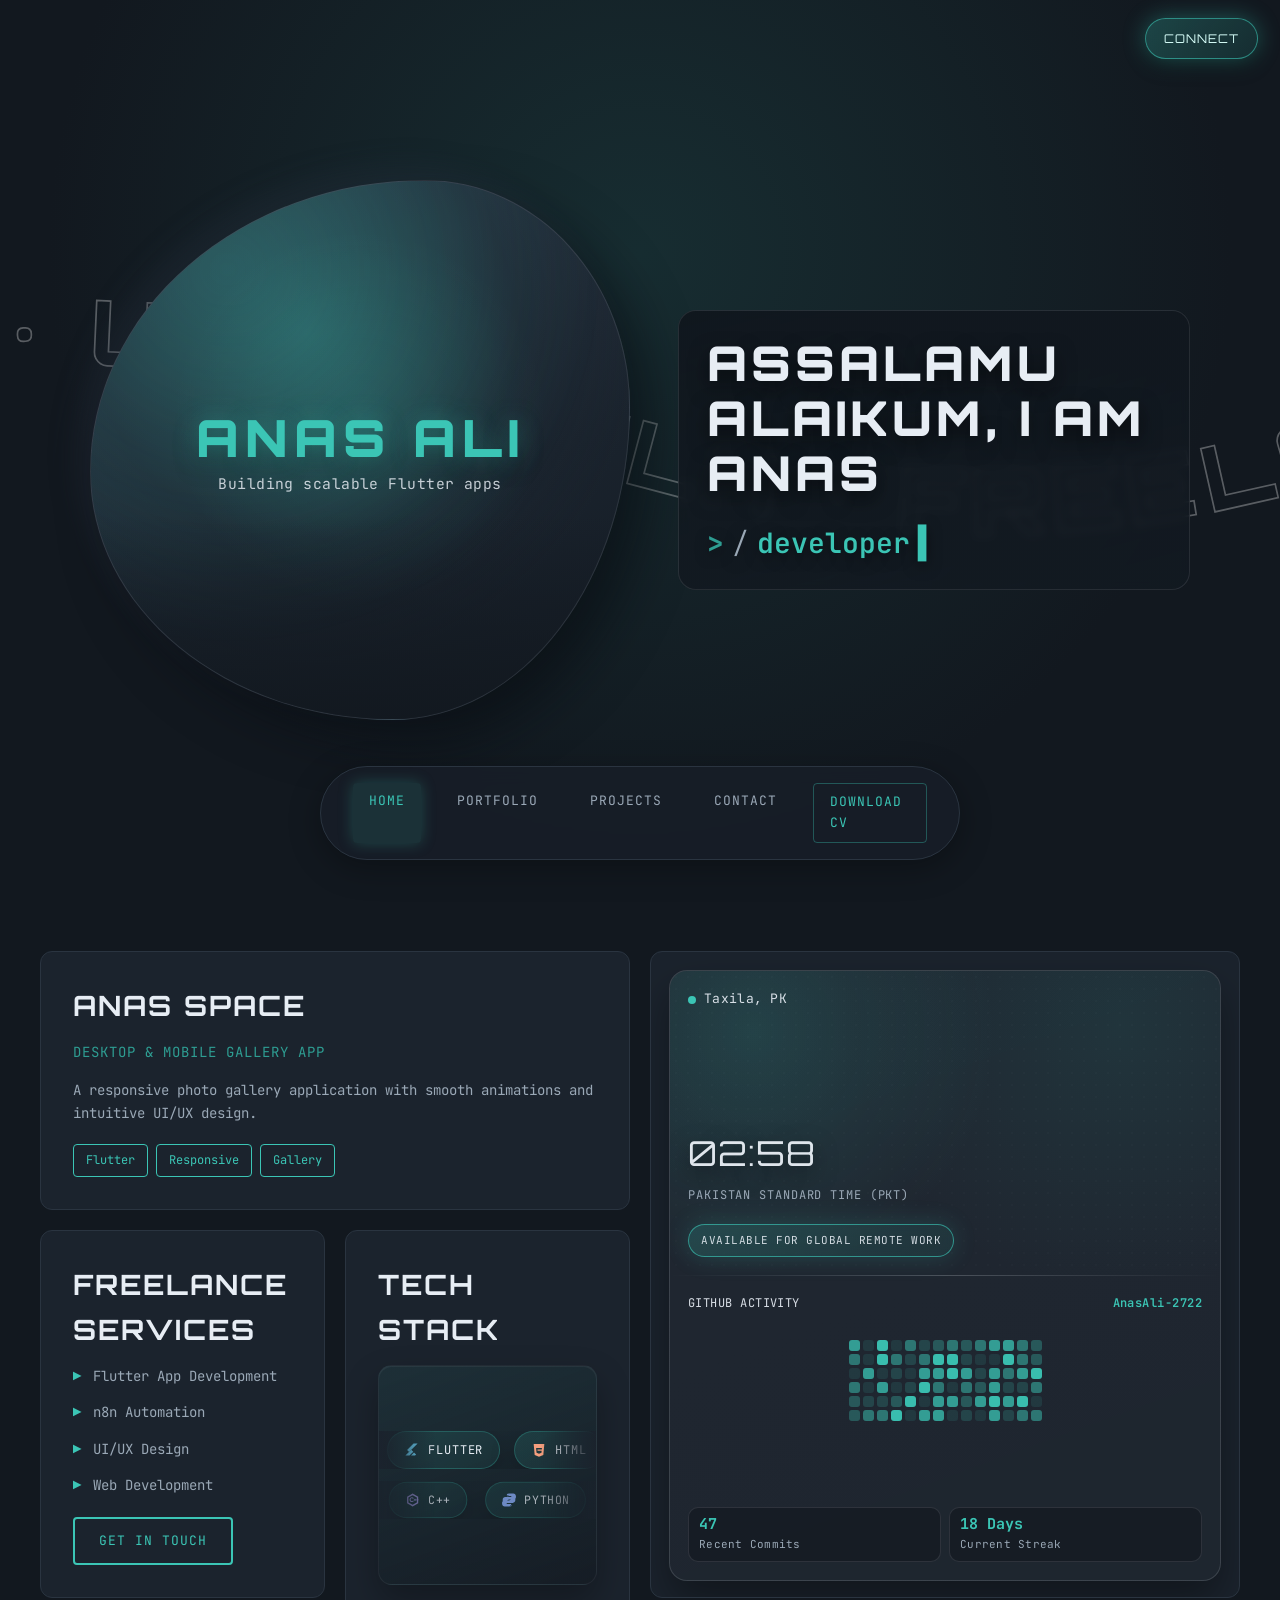
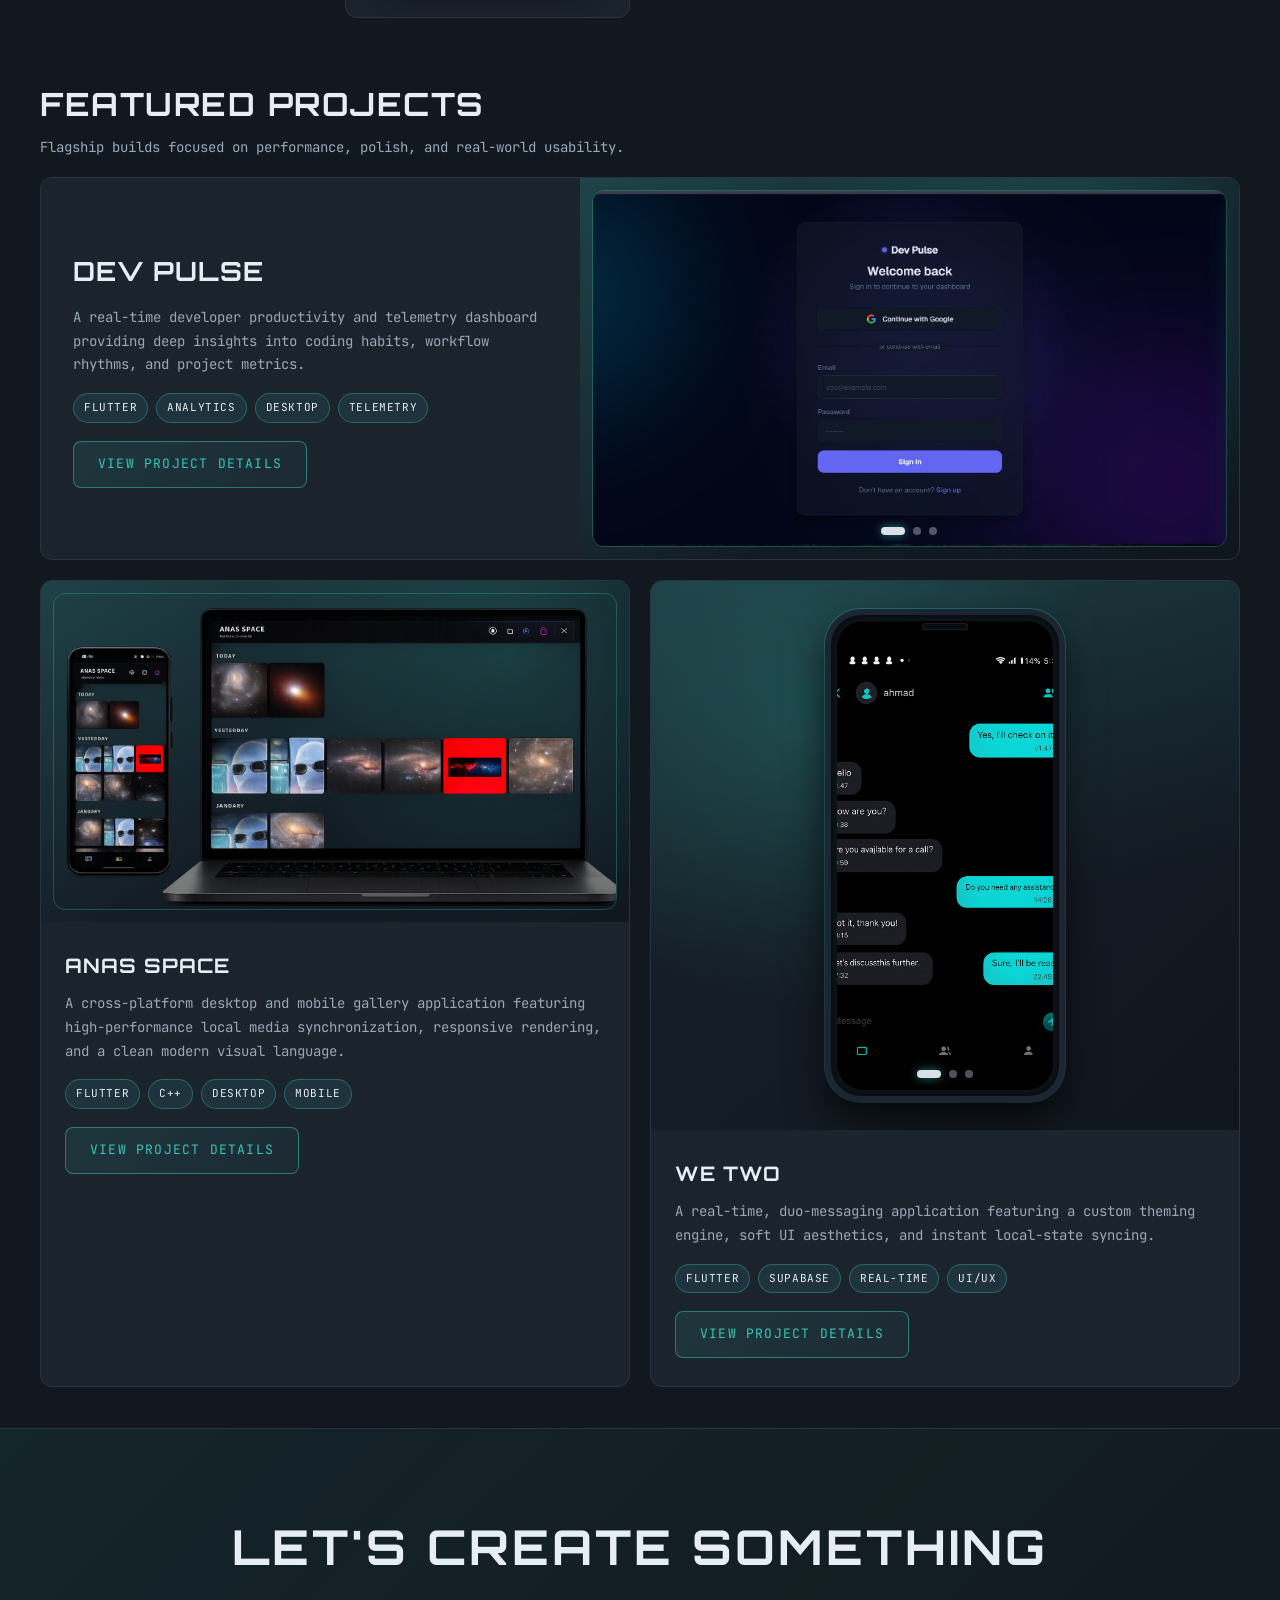
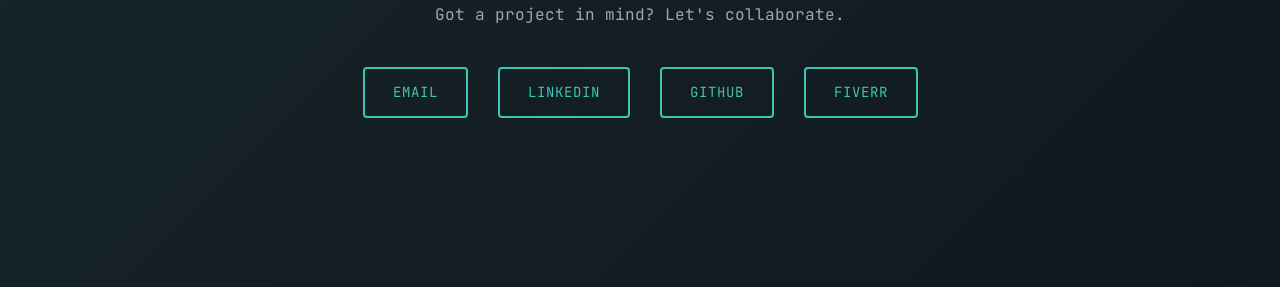
==== index.html @ acd45f11 "fixed UI" ====
<!DOCTYPE html>
<html lang="en">
<head>
    <meta charset="UTF-8">
    <meta name="viewport" content="width=device-width, initial-scale=1.0">
    <title>Anas | Creative Developer & Designer</title>
    <link rel="preconnect" href="https://fonts.googleapis.com">
    <link rel="preconnect" href="https://fonts.gstatic.com" crossorigin>
    <link href="https://fonts.googleapis.com/css2?family=Orbitron:wght@400;700;900&family=JetBrains+Mono:wght@400;600&display=swap" rel="stylesheet">
    <link rel="stylesheet" href="styles.css">
</head>
<body>
    <a href="connect.html" class="connect-top-button" aria-label="Open Connect page">Connect</a>

    <section class="hero" id="hero">
        <div class="river-container">
            <svg class="river-svg" viewBox="0 0 1400 800" preserveAspectRatio="xMidYMid slice">
                <defs>
                <path id="wavePath" d="M -200,400 Q 200,250 600,400 T 1400,400" fill="none" stroke="none"/>                </defs>
                <text class="river-text" font-family="Orbitron, sans-serif" font-size="80" fill="none" stroke="#ffffff" stroke-width="1.5" opacity="0.4">
                    <textPath href="#wavePath" startOffset="0%">
                        <animate attributeName="startOffset" from="0%" to="100%" dur="20s" repeatCount="indefinite"/>
                        
                    </textPath>
                </text>
                <text class="river-text" font-family="Orbitron, sans-serif" font-size="80" fill="none" stroke="#ffffff" stroke-width="1.5" opacity="0.3">
                    <textPath href="#wavePath" startOffset="10%">
                        <animate attributeName="startOffset" from="-100%" to="-10%" dur="25s" repeatCount="indefinite"/>
                        CREATIVE DEV • AVAILABLE NOW • UET TAXILA • FREELANCE •
                    </textPath>
                </text>
            </svg>
        </div>

        <div class="hero-content">
            <div class="user-image-container reveal-on-scroll" data-reveal-delay="0">
                <div class="user-image-placeholder">
                    <div class="bubble-copy" aria-live="polite">
                        <span class="bubble-name">ANAS ALI</span>
                        <span id="bubble-tagline" class="bubble-tagline">Building scalable Flutter apps</span>
                    </div>
                </div>
            </div>

            <div class="hero-intro reveal-on-scroll" data-reveal-delay="120">
                <h1 class="intro-greeting">Assalamu Alaikum, I am Anas</h1>
                <p class="intro-typewriter">
                    <span class="prompt-symbol">&gt;</span> 
                    <span class="slash">/</span> 
                    <span id="typewriter" class="typewriter-text"></span>
                    <span class="cursor">▌</span>
                </p>
            </div>
        </div>
    </section>

    <section class="bento-grid" id="portfolio">
        <article class="bento-item bento-item-1">
            <div class="bento-content">
                <h2>Anas Space</h2>
                <p class="bento-subtitle">Desktop & Mobile Gallery App</p>
                <p class="bento-description">A responsive photo gallery application with smooth animations and intuitive UI/UX design.</p>
                <div class="bento-tags">
                    <span class="tag">Flutter</span>
                    <span class="tag">Responsive</span>
                    <span class="tag">Gallery</span>
                </div>
            </div>
        </article>

        <article class="bento-item bento-item-2">
            <div class="bento-content">
                <global-freelancer-live-stats-widget handle="AnasAli-2722"></global-freelancer-live-stats-widget>
            </div>
        </article>

        <article class="bento-item bento-item-3">
            <div class="bento-content">
                <h3>Freelance Services</h3>
                <ul class="services-list">
                    <li>Flutter App Development</li>
                    <li>n8n Automation</li>
                    <li>UI/UX Design</li>
                    <li>Web Development</li>
                </ul>
                <a href="#contact" class="cta-button">Get In Touch</a>
            </div>
        </article>

        <article class="bento-item bento-item-4">
            <div class="bento-content">
                <h3>Tech Stack</h3>
                <div class="tech-marquee-stack" aria-label="Auto scrolling tech stack ticker">
                <div class="tech-marquee">
                    <div class="tech-track">
                        <div class="tech-pill tech-flutter">
                            <span class="tech-pill-icon" aria-hidden="true"><svg viewBox="0 0 24 24" xmlns="http://www.w3.org/2000/svg"><path fill="currentColor" d="M14.3 2.2 4.6 11.9l3.1 3.1L20.4 2.2h-6.1Zm-3.5 9.3 3.1 3.1L8.2 20.3H2.1l8.7-8.8Zm4.2 4.2 3.1 3.1-1.5 1.5H10.5l4.5-4.6Z"/></svg></span>
                            <span class="tech-pill-label">Flutter</span>
                        </div>
                        <div class="tech-pill tech-html">
                            <span class="tech-pill-icon" aria-hidden="true"><svg viewBox="0 0 24 24" xmlns="http://www.w3.org/2000/svg"><path fill="currentColor" d="M4 3h16l-1.5 16.5L12 22l-6.5-2.5L4 3Zm3.5 4 .8 9.2 3.7 1.4 3.7-1.4.3-3.1H9.8l-.2-2h6.6l.2-2H7.5Z"/></svg></span>
                            <span class="tech-pill-label">HTML</span>
                        </div>
                        <div class="tech-pill tech-css">
                            <span class="tech-pill-icon" aria-hidden="true"><svg viewBox="0 0 24 24" xmlns="http://www.w3.org/2000/svg"><path fill="currentColor" d="M4 3h16l-1.5 16.5L12 22l-6.5-2.5L4 3Zm3.7 4 .2 2h7.7l-.2 2H8.1l.2 2h6.9l-.3 3-2.9 1.1-2.9-1.1-.2-1.7H6.9l.4 3.2L12 19l4.7-1.8.6-8.2H7.7Z"/></svg></span>
                            <span class="tech-pill-label">CSS</span>
                        </div>
                        <div class="tech-pill tech-javascript">
                            <span class="tech-pill-icon" aria-hidden="true"><svg viewBox="0 0 24 24" xmlns="http://www.w3.org/2000/svg"><rect width="24" height="24" rx="4" fill="currentColor"/><path fill="#12181f" d="M13 6h2v8.6c0 2.7-1.4 3.9-3.6 3.9-1.9 0-3.1-1-3.6-2.2l1.8-1.1c.3.6.8 1.2 1.7 1.2.9 0 1.7-.4 1.7-1.8V6Zm6.1 10.8c0 1.8-1.4 3.2-4 3.2-2.3 0-3.8-1.1-4.5-2.5l1.8-1.1c.5.8 1.2 1.5 2.7 1.5 1.1 0 1.8-.5 1.8-1.2 0-.8-.6-1.1-2-1.7l-.7-.3c-2.1-.9-3.5-1.9-3.5-4.1 0-2 1.5-3.5 3.9-3.5 1.7 0 2.9.6 3.8 2.1l-1.7 1.1c-.4-.6-.8-.8-1.6-.8s-1.3.4-1.3 1 .4.9 1.5 1.4l.7.3c2.4 1 3.8 2 3.8 4.3Z"/></svg></span>
                            <span class="tech-pill-label">JavaScript</span>
                        </div>
                        <div class="tech-pill tech-supabase">
                            <span class="tech-pill-icon" aria-hidden="true"><svg viewBox="0 0 24 24" xmlns="http://www.w3.org/2000/svg"><path fill="currentColor" d="M6.2 21.5c-.9 0-1.4-1.1-.8-1.8L13.9 4c.5-.9 1.9-.5 1.9.6v13.8c0 .6-.4 1-1 1H6.2Zm11.6-19c.9 0 1.4 1.1.8 1.8l-8.5 15.7c-.5.9-1.9.5-1.9-.6V5.6c0-.6.4-1 1-1h8.6Z"/></svg></span>
                            <span class="tech-pill-label">Supabase</span>
                        </div>
                        <div class="tech-pill tech-firebase">
                            <span class="tech-pill-icon" aria-hidden="true"><svg viewBox="0 0 24 24" xmlns="http://www.w3.org/2000/svg"><path fill="currentColor" d="m5.2 18.6 2.4-15.1c.1-.6.8-.9 1.2-.4l2.6 4.9-6.2 10.6Zm.3 2.3L18.7 7.7c.4-.4 1-.2 1.1.3l1.2 9.9-7.6 4.3c-.8.5-1.9.5-2.7 0l-5.2-1.3Zm6.1-12.5 2.1-3.8c.3-.5 1-.5 1.3 0l1.7 3-5.1.8Z"/></svg></span>
                            <span class="tech-pill-label">Firebase</span>
                        </div>
                        <div class="tech-pill tech-python">
                            <span class="tech-pill-icon" aria-hidden="true"><svg viewBox="0 0 24 24" xmlns="http://www.w3.org/2000/svg"><path fill="currentColor" d="M12 2c-3.6 0-3.4 1.6-3.4 1.6v2h6.8v1.9H6c-2.2 0-4 1.8-4 4v2.4c0 2.2 1.9 3.8 4 3.8h2v-2.4c0-2.3 2-4.2 4.3-4.2h6.8c2 0 3.6-1.6 3.6-3.6V6.2C22.7 4 20.8 2 18.5 2H12Zm-1.9 2.3c.6 0 1 .5 1 1.1 0 .6-.4 1-1 1-.6 0-1-.4-1-1 0-.6.4-1.1 1-1.1Zm1.6 17.7c3.6 0 3.4-1.6 3.4-1.6v-2h-6.8v-1.9h9.4c2.2 0 4-1.8 4-4V10c0-2.2-1.9-3.8-4-3.8h-2v2.4c0 2.3-2 4.2-4.3 4.2H4.6C2.6 12.8 1 14.4 1 16.4v1.3C1 20 2.9 22 5.2 22h6.5Zm3.2-2.3c.6 0 1 .4 1 1 0 .6-.4 1.1-1 1.1s-1-.5-1-1.1c0-.6.4-1 1-1Z"/></svg></span>
                            <span class="tech-pill-label">Python</span>
                        </div>
                        <div class="tech-pill tech-cpp">
                            <span class="tech-pill-icon" aria-hidden="true"><svg viewBox="0 0 24 24" xmlns="http://www.w3.org/2000/svg"><path fill="currentColor" d="m12 2 8.7 5v10L12 22 3.3 17V7L12 2Zm0 2.4L5.4 8v8L12 19.6 18.6 16V8L12 4.4Zm-1.1 10.8c-2.2 0-3.7-1.5-3.7-3.7s1.5-3.7 3.7-3.7c1.3 0 2.3.5 3 1.5l-1.3.9c-.4-.5-.9-.8-1.7-.8-1.2 0-2 .8-2 2.1s.8 2.1 2 2.1c.8 0 1.3-.3 1.7-.8l1.3.9c-.7 1-1.7 1.5-3 1.5Zm3-2.7v-1.2h1.2v-1.2h1.2v1.2h1.2v1.2h-1.2v1.2h-1.2v-1.2h-1.2Zm3.8 0v-1.2h1.2v-1.2h1.2v1.2h1.2v1.2h-1.2v1.2h-1.2v-1.2h-1.2Z"/></svg></span>
                            <span class="tech-pill-label">C++</span>
                        </div>

                        <div class="tech-pill tech-flutter" aria-hidden="true"><span class="tech-pill-icon" aria-hidden="true"><svg viewBox="0 0 24 24" xmlns="http://www.w3.org/2000/svg"><path fill="currentColor" d="M14.3 2.2 4.6 11.9l3.1 3.1L20.4 2.2h-6.1Zm-3.5 9.3 3.1 3.1L8.2 20.3H2.1l8.7-8.8Zm4.2 4.2 3.1 3.1-1.5 1.5H10.5l4.5-4.6Z"/></svg></span><span class="tech-pill-label">Flutter</span></div>
                        <div class="tech-pill tech-html" aria-hidden="true"><span class="tech-pill-icon" aria-hidden="true"><svg viewBox="0 0 24 24" xmlns="http://www.w3.org/2000/svg"><path fill="currentColor" d="M4 3h16l-1.5 16.5L12 22l-6.5-2.5L4 3Zm3.5 4 .8 9.2 3.7 1.4 3.7-1.4.3-3.1H9.8l-.2-2h6.6l.2-2H7.5Z"/></svg></span><span class="tech-pill-label">HTML</span></div>
                        <div class="tech-pill tech-css" aria-hidden="true"><span class="tech-pill-icon" aria-hidden="true"><svg viewBox="0 0 24 24" xmlns="http://www.w3.org/2000/svg"><path fill="currentColor" d="M4 3h16l-1.5 16.5L12 22l-6.5-2.5L4 3Zm3.7 4 .2 2h7.7l-.2 2H8.1l.2 2h6.9l-.3 3-2.9 1.1-2.9-1.1-.2-1.7H6.9l.4 3.2L12 19l4.7-1.8.6-8.2H7.7Z"/></svg></span><span class="tech-pill-label">CSS</span></div>
                        <div class="tech-pill tech-javascript" aria-hidden="true"><span class="tech-pill-icon" aria-hidden="true"><svg viewBox="0 0 24 24" xmlns="http://www.w3.org/2000/svg"><rect width="24" height="24" rx="4" fill="currentColor"/><path fill="#12181f" d="M13 6h2v8.6c0 2.7-1.4 3.9-3.6 3.9-1.9 0-3.1-1-3.6-2.2l1.8-1.1c.3.6.8 1.2 1.7 1.2.9 0 1.7-.4 1.7-1.8V6Zm6.1 10.8c0 1.8-1.4 3.2-4 3.2-2.3 0-3.8-1.1-4.5-2.5l1.8-1.1c.5.8 1.2 1.5 2.7 1.5 1.1 0 1.8-.5 1.8-1.2 0-.8-.6-1.1-2-1.7l-.7-.3c-2.1-.9-3.5-1.9-3.5-4.1 0-2 1.5-3.5 3.9-3.5 1.7 0 2.9.6 3.8 2.1l-1.7 1.1c-.4-.6-.8-.8-1.6-.8s-1.3.4-1.3 1 .4.9 1.5 1.4l.7.3c2.4 1 3.8 2 3.8 4.3Z"/></svg></span><span class="tech-pill-label">JavaScript</span></div>
                        <div class="tech-pill tech-supabase" aria-hidden="true"><span class="tech-pill-icon" aria-hidden="true"><svg viewBox="0 0 24 24" xmlns="http://www.w3.org/2000/svg"><path fill="currentColor" d="M6.2 21.5c-.9 0-1.4-1.1-.8-1.8L13.9 4c.5-.9 1.9-.5 1.9.6v13.8c0 .6-.4 1-1 1H6.2Zm11.6-19c.9 0 1.4 1.1.8 1.8l-8.5 15.7c-.5.9-1.9.5-1.9-.6V5.6c0-.6.4-1 1-1h8.6Z"/></svg></span><span class="tech-pill-label">Supabase</span></div>
                        <div class="tech-pill tech-firebase" aria-hidden="true"><span class="tech-pill-icon" aria-hidden="true"><svg viewBox="0 0 24 24" xmlns="http://www.w3.org/2000/svg"><path fill="currentColor" d="m5.2 18.6 2.4-15.1c.1-.6.8-.9 1.2-.4l2.6 4.9-6.2 10.6Zm.3 2.3L18.7 7.7c.4-.4 1-.2 1.1.3l1.2 9.9-7.6 4.3c-.8.5-1.9.5-2.7 0l-5.2-1.3Zm6.1-12.5 2.1-3.8c.3-.5 1-.5 1.3 0l1.7 3-5.1.8Z"/></svg></span><span class="tech-pill-label">Firebase</span></div>
                        <div class="tech-pill tech-python" aria-hidden="true"><span class="tech-pill-icon" aria-hidden="true"><svg viewBox="0 0 24 24" xmlns="http://www.w3.org/2000/svg"><path fill="currentColor" d="M12 2c-3.6 0-3.4 1.6-3.4 1.6v2h6.8v1.9H6c-2.2 0-4 1.8-4 4v2.4c0 2.2 1.9 3.8 4 3.8h2v-2.4c0-2.3 2-4.2 4.3-4.2h6.8c2 0 3.6-1.6 3.6-3.6V6.2C22.7 4 20.8 2 18.5 2H12Zm-1.9 2.3c.6 0 1 .5 1 1.1 0 .6-.4 1-1 1-.6 0-1-.4-1-1 0-.6.4-1.1 1-1.1Zm1.6 17.7c3.6 0 3.4-1.6 3.4-1.6v-2h-6.8v-1.9h9.4c2.2 0 4-1.8 4-4V10c0-2.2-1.9-3.8-4-3.8h-2v2.4c0 2.3-2 4.2-4.3 4.2H4.6C2.6 12.8 1 14.4 1 16.4v1.3C1 20 2.9 22 5.2 22h6.5Zm3.2-2.3c.6 0 1 .4 1 1 0 .6-.4 1.1-1 1.1s-1-.5-1-1.1c0-.6.4-1 1-1Z"/></svg></span><span class="tech-pill-label">Python</span></div>
                        <div class="tech-pill tech-cpp" aria-hidden="true"><span class="tech-pill-icon" aria-hidden="true"><svg viewBox="0 0 24 24" xmlns="http://www.w3.org/2000/svg"><path fill="currentColor" d="m12 2 8.7 5v10L12 22 3.3 17V7L12 2Zm0 2.4L5.4 8v8L12 19.6 18.6 16V8L12 4.4Zm-1.1 10.8c-2.2 0-3.7-1.5-3.7-3.7s1.5-3.7 3.7-3.7c1.3 0 2.3.5 3 1.5l-1.3.9c-.4-.5-.9-.8-1.7-.8-1.2 0-2 .8-2 2.1s.8 2.1 2 2.1c.8 0 1.3-.3 1.7-.8l1.3.9c-.7 1-1.7 1.5-3 1.5Zm3-2.7v-1.2h1.2v-1.2h1.2v1.2h1.2v1.2h-1.2v1.2h-1.2v-1.2h-1.2Zm3.8 0v-1.2h1.2v-1.2h1.2v1.2h1.2v1.2h-1.2v1.2h-1.2v-1.2h-1.2Z"/></svg></span><span class="tech-pill-label">C++</span></div>
                    </div>
                </div>

                <div class="tech-marquee tech-marquee-reverse" aria-hidden="true">
                    <div class="tech-track">
                        <div class="tech-pill tech-cpp"><span class="tech-pill-icon" aria-hidden="true"><svg viewBox="0 0 24 24" xmlns="http://www.w3.org/2000/svg"><path fill="currentColor" d="m12 2 8.7 5v10L12 22 3.3 17V7L12 2Zm0 2.4L5.4 8v8L12 19.6 18.6 16V8L12 4.4Zm-1.1 10.8c-2.2 0-3.7-1.5-3.7-3.7s1.5-3.7 3.7-3.7c1.3 0 2.3.5 3 1.5l-1.3.9c-.4-.5-.9-.8-1.7-.8-1.2 0-2 .8-2 2.1s.8 2.1 2 2.1c.8 0 1.3-.3 1.7-.8l1.3.9c-.7 1-1.7 1.5-3 1.5Zm3-2.7v-1.2h1.2v-1.2h1.2v1.2h1.2v1.2h-1.2v1.2h-1.2v-1.2h-1.2Zm3.8 0v-1.2h1.2v-1.2h1.2v1.2h1.2v1.2h-1.2v1.2h-1.2v-1.2h-1.2Z"/></svg></span><span class="tech-pill-label">C++</span></div>
                        <div class="tech-pill tech-python"><span class="tech-pill-icon" aria-hidden="true"><svg viewBox="0 0 24 24" xmlns="http://www.w3.org/2000/svg"><path fill="currentColor" d="M12 2c-3.6 0-3.4 1.6-3.4 1.6v2h6.8v1.9H6c-2.2 0-4 1.8-4 4v2.4c0 2.2 1.9 3.8 4 3.8h2v-2.4c0-2.3 2-4.2 4.3-4.2h6.8c2 0 3.6-1.6 3.6-3.6V6.2C22.7 4 20.8 2 18.5 2H12Zm-1.9 2.3c.6 0 1 .5 1 1.1 0 .6-.4 1-1 1-.6 0-1-.4-1-1 0-.6.4-1.1 1-1.1Zm1.6 17.7c3.6 0 3.4-1.6 3.4-1.6v-2h-6.8v-1.9h9.4c2.2 0 4-1.8 4-4V10c0-2.2-1.9-3.8-4-3.8h-2v2.4c0 2.3-2 4.2-4.3 4.2H4.6C2.6 12.8 1 14.4 1 16.4v1.3C1 20 2.9 22 5.2 22h6.5Zm3.2-2.3c.6 0 1 .4 1 1 0 .6-.4 1.1-1 1.1s-1-.5-1-1.1c0-.6.4-1 1-1Z"/></svg></span><span class="tech-pill-label">Python</span></div>
                        <div class="tech-pill tech-firebase"><span class="tech-pill-icon" aria-hidden="true"><svg viewBox="0 0 24 24" xmlns="http://www.w3.org/2000/svg"><path fill="currentColor" d="m5.2 18.6 2.4-15.1c.1-.6.8-.9 1.2-.4l2.6 4.9-6.2 10.6Zm.3 2.3L18.7 7.7c.4-.4 1-.2 1.1.3l1.2 9.9-7.6 4.3c-.8.5-1.9.5-2.7 0l-5.2-1.3Zm6.1-12.5 2.1-3.8c.3-.5 1-.5 1.3 0l1.7 3-5.1.8Z"/></svg></span><span class="tech-pill-label">Firebase</span></div>
                        <div class="tech-pill tech-supabase"><span class="tech-pill-icon" aria-hidden="true"><svg viewBox="0 0 24 24" xmlns="http://www.w3.org/2000/svg"><path fill="currentColor" d="M6.2 21.5c-.9 0-1.4-1.1-.8-1.8L13.9 4c.5-.9 1.9-.5 1.9.6v13.8c0 .6-.4 1-1 1H6.2Zm11.6-19c.9 0 1.4 1.1.8 1.8l-8.5 15.7c-.5.9-1.9.5-1.9-.6V5.6c0-.6.4-1 1-1h8.6Z"/></svg></span><span class="tech-pill-label">Supabase</span></div>
                        <div class="tech-pill tech-javascript"><span class="tech-pill-icon" aria-hidden="true"><svg viewBox="0 0 24 24" xmlns="http://www.w3.org/2000/svg"><rect width="24" height="24" rx="4" fill="currentColor"/><path fill="#12181f" d="M13 6h2v8.6c0 2.7-1.4 3.9-3.6 3.9-1.9 0-3.1-1-3.6-2.2l1.8-1.1c.3.6.8 1.2 1.7 1.2.9 0 1.7-.4 1.7-1.8V6Zm6.1 10.8c0 1.8-1.4 3.2-4 3.2-2.3 0-3.8-1.1-4.5-2.5l1.8-1.1c.5.8 1.2 1.5 2.7 1.5 1.1 0 1.8-.5 1.8-1.2 0-.8-.6-1.1-2-1.7l-.7-.3c-2.1-.9-3.5-1.9-3.5-4.1 0-2 1.5-3.5 3.9-3.5 1.7 0 2.9.6 3.8 2.1l-1.7 1.1c-.4-.6-.8-.8-1.6-.8s-1.3.4-1.3 1 .4.9 1.5 1.4l.7.3c2.4 1 3.8 2 3.8 4.3Z"/></svg></span><span class="tech-pill-label">JavaScript</span></div>
                        <div class="tech-pill tech-css"><span class="tech-pill-icon" aria-hidden="true"><svg viewBox="0 0 24 24" xmlns="http://www.w3.org/2000/svg"><path fill="currentColor" d="M4 3h16l-1.5 16.5L12 22l-6.5-2.5L4 3Zm3.7 4 .2 2h7.7l-.2 2H8.1l.2 2h6.9l-.3 3-2.9 1.1-2.9-1.1-.2-1.7H6.9l.4 3.2L12 19l4.7-1.8.6-8.2H7.7Z"/></svg></span><span class="tech-pill-label">CSS</span></div>
                        <div class="tech-pill tech-html"><span class="tech-pill-icon" aria-hidden="true"><svg viewBox="0 0 24 24" xmlns="http://www.w3.org/2000/svg"><path fill="currentColor" d="M4 3h16l-1.5 16.5L12 22l-6.5-2.5L4 3Zm3.5 4 .8 9.2 3.7 1.4 3.7-1.4.3-3.1H9.8l-.2-2h6.6l.2-2H7.5Z"/></svg></span><span class="tech-pill-label">HTML</span></div>
                        <div class="tech-pill tech-flutter"><span class="tech-pill-icon" aria-hidden="true"><svg viewBox="0 0 24 24" xmlns="http://www.w3.org/2000/svg"><path fill="currentColor" d="M14.3 2.2 4.6 11.9l3.1 3.1L20.4 2.2h-6.1Zm-3.5 9.3 3.1 3.1L8.2 20.3H2.1l8.7-8.8Zm4.2 4.2 3.1 3.1-1.5 1.5H10.5l4.5-4.6Z"/></svg></span><span class="tech-pill-label">Flutter</span></div>

                        <div class="tech-pill tech-cpp" aria-hidden="true"><span class="tech-pill-icon" aria-hidden="true"><svg viewBox="0 0 24 24" xmlns="http://www.w3.org/2000/svg"><path fill="currentColor" d="m12 2 8.7 5v10L12 22 3.3 17V7L12 2Zm0 2.4L5.4 8v8L12 19.6 18.6 16V8L12 4.4Zm-1.1 10.8c-2.2 0-3.7-1.5-3.7-3.7s1.5-3.7 3.7-3.7c1.3 0 2.3.5 3 1.5l-1.3.9c-.4-.5-.9-.8-1.7-.8-1.2 0-2 .8-2 2.1s.8 2.1 2 2.1c.8 0 1.3-.3 1.7-.8l1.3.9c-.7 1-1.7 1.5-3 1.5Zm3-2.7v-1.2h1.2v-1.2h1.2v1.2h1.2v1.2h-1.2v1.2h-1.2v-1.2h-1.2Zm3.8 0v-1.2h1.2v-1.2h1.2v1.2h1.2v1.2h-1.2v1.2h-1.2v-1.2h-1.2Z"/></svg></span><span class="tech-pill-label">C++</span></div>
                        <div class="tech-pill tech-python" aria-hidden="true"><span class="tech-pill-icon" aria-hidden="true"><svg viewBox="0 0 24 24" xmlns="http://www.w3.org/2000/svg"><path fill="currentColor" d="M12 2c-3.6 0-3.4 1.6-3.4 1.6v2h6.8v1.9H6c-2.2 0-4 1.8-4 4v2.4c0 2.2 1.9 3.8 4 3.8h2v-2.4c0-2.3 2-4.2 4.3-4.2h6.8c2 0 3.6-1.6 3.6-3.6V6.2C22.7 4 20.8 2 18.5 2H12Zm-1.9 2.3c.6 0 1 .5 1 1.1 0 .6-.4 1-1 1-.6 0-1-.4-1-1 0-.6.4-1.1 1-1.1Zm1.6 17.7c3.6 0 3.4-1.6 3.4-1.6v-2h-6.8v-1.9h9.4c2.2 0 4-1.8 4-4V10c0-2.2-1.9-3.8-4-3.8h-2v2.4c0 2.3-2 4.2-4.3 4.2H4.6C2.6 12.8 1 14.4 1 16.4v1.3C1 20 2.9 22 5.2 22h6.5Zm3.2-2.3c.6 0 1 .4 1 1 0 .6-.4 1.1-1 1.1s-1-.5-1-1.1c0-.6.4-1 1-1Z"/></svg></span><span class="tech-pill-label">Python</span></div>
                        <div class="tech-pill tech-firebase" aria-hidden="true"><span class="tech-pill-icon" aria-hidden="true"><svg viewBox="0 0 24 24" xmlns="http://www.w3.org/2000/svg"><path fill="currentColor" d="m5.2 18.6 2.4-15.1c.1-.6.8-.9 1.2-.4l2.6 4.9-6.2 10.6Zm.3 2.3L18.7 7.7c.4-.4 1-.2 1.1.3l1.2 9.9-7.6 4.3c-.8.5-1.9.5-2.7 0l-5.2-1.3Zm6.1-12.5 2.1-3.8c.3-.5 1-.5 1.3 0l1.7 3-5.1.8Z"/></svg></span><span class="tech-pill-label">Firebase</span></div>
                        <div class="tech-pill tech-supabase" aria-hidden="true"><span class="tech-pill-icon" aria-hidden="true"><svg viewBox="0 0 24 24" xmlns="http://www.w3.org/2000/svg"><path fill="currentColor" d="M6.2 21.5c-.9 0-1.4-1.1-.8-1.8L13.9 4c.5-.9 1.9-.5 1.9.6v13.8c0 .6-.4 1-1 1H6.2Zm11.6-19c.9 0 1.4 1.1.8 1.8l-8.5 15.7c-.5.9-1.9.5-1.9-.6V5.6c0-.6.4-1 1-1h8.6Z"/></svg></span><span class="tech-pill-label">Supabase</span></div>
                        <div class="tech-pill tech-javascript" aria-hidden="true"><span class="tech-pill-icon" aria-hidden="true"><svg viewBox="0 0 24 24" xmlns="http://www.w3.org/2000/svg"><rect width="24" height="24" rx="4" fill="currentColor"/><path fill="#12181f" d="M13 6h2v8.6c0 2.7-1.4 3.9-3.6 3.9-1.9 0-3.1-1-3.6-2.2l1.8-1.1c.3.6.8 1.2 1.7 1.2.9 0 1.7-.4 1.7-1.8V6Zm6.1 10.8c0 1.8-1.4 3.2-4 3.2-2.3 0-3.8-1.1-4.5-2.5l1.8-1.1c.5.8 1.2 1.5 2.7 1.5 1.1 0 1.8-.5 1.8-1.2 0-.8-.6-1.1-2-1.7l-.7-.3c-2.1-.9-3.5-1.9-3.5-4.1 0-2 1.5-3.5 3.9-3.5 1.7 0 2.9.6 3.8 2.1l-1.7 1.1c-.4-.6-.8-.8-1.6-.8s-1.3.4-1.3 1 .4.9 1.5 1.4l.7.3c2.4 1 3.8 2 3.8 4.3Z"/></svg></span><span class="tech-pill-label">JavaScript</span></div>
                        <div class="tech-pill tech-css" aria-hidden="true"><span class="tech-pill-icon" aria-hidden="true"><svg viewBox="0 0 24 24" xmlns="http://www.w3.org/2000/svg"><path fill="currentColor" d="M4 3h16l-1.5 16.5L12 22l-6.5-2.5L4 3Zm3.7 4 .2 2h7.7l-.2 2H8.1l.2 2h6.9l-.3 3-2.9 1.1-2.9-1.1-.2-1.7H6.9l.4 3.2L12 19l4.7-1.8.6-8.2H7.7Z"/></svg></span><span class="tech-pill-label">CSS</span></div>
                        <div class="tech-pill tech-html" aria-hidden="true"><span class="tech-pill-icon" aria-hidden="true"><svg viewBox="0 0 24 24" xmlns="http://www.w3.org/2000/svg"><path fill="currentColor" d="M4 3h16l-1.5 16.5L12 22l-6.5-2.5L4 3Zm3.5 4 .8 9.2 3.7 1.4 3.7-1.4.3-3.1H9.8l-.2-2h6.6l.2-2H7.5Z"/></svg></span><span class="tech-pill-label">HTML</span></div>
                        <div class="tech-pill tech-flutter" aria-hidden="true"><span class="tech-pill-icon" aria-hidden="true"><svg viewBox="0 0 24 24" xmlns="http://www.w3.org/2000/svg"><path fill="currentColor" d="M14.3 2.2 4.6 11.9l3.1 3.1L20.4 2.2h-6.1Zm-3.5 9.3 3.1 3.1L8.2 20.3H2.1l8.7-8.8Zm4.2 4.2 3.1 3.1-1.5 1.5H10.5l4.5-4.6Z"/></svg></span><span class="tech-pill-label">Flutter</span></div>
                    </div>
                </div>
                </div>
            </div>
        </article>
    </section>

    <section class="selected-projects" id="featured-projects" aria-label="Featured projects showcase">
        <div class="selected-projects-header reveal-on-scroll" data-reveal-delay="60">
            <h2>Featured Projects</h2>
            <p>Flagship builds focused on performance, polish, and real-world usability.</p>
        </div>

        <div class="projects-grid">
            <!-- Tier 1: Hero Card (Dev Pulse) -->
            <article class="project-card project-card-hero reveal-on-scroll" data-reveal-delay="120">
                <div class="project-split">
                    <div class="project-split-content">
                        <h3>Dev Pulse</h3>
                        <p>A real-time developer productivity and telemetry dashboard providing deep insights into coding habits, workflow rhythms, and project metrics.</p>

                        <div class="project-tech-pills">
                            <span class="project-tech-tag">Flutter</span>
                            <span class="project-tech-tag">Analytics</span>
                            <span class="project-tech-tag">Desktop</span>
                            <span class="project-tech-tag">Telemetry</span>
                        </div>

                        <a href="projects/dev-pulse.html" class="project-details-btn" id="btn-dev-pulse">
                            View Project Details
                            <span class="btn-glow" aria-hidden="true"></span>
                        </a>
                    </div>
                    <div class="project-split-media">
                        <div class="project-image-placeholder dev-pulse-image" aria-label="Dev Pulse screenshots">
                            <div class="carousel-container carousel-landscape" aria-roledescription="carousel" aria-label="Dev Pulse project screenshots">
                                <div class="carousel-track">
                                    <div class="carousel-slide active" aria-roledescription="slide" aria-label="Slide 1 of 3">
                                        <!-- REMINDER: Verify exact filename in /assets/ -->
                                        <img src="assets/Dev Pulse/dev_pulse_ss_0.png" alt="Dev Pulse - Telemetry Dashboard" class="carousel-slide-img">
                                    </div>
                                    <div class="carousel-slide" aria-roledescription="slide" aria-label="Slide 2 of 3">
                                        <!-- REMINDER: Verify exact filename in /assets/ -->
                                        <img src="assets/Dev Pulse/dev_pulse_ss_1.png" alt="Dev Pulse - Analytics View" class="carousel-slide-img">
                                    </div>
                                    <div class="carousel-slide" aria-roledescription="slide" aria-label="Slide 3 of 3">
                                        <!-- REMINDER: Verify exact filename in /assets/ -->
                                        <img src="assets/Dev Pulse/dev_pulse_ss_2.png" alt="Dev Pulse - Metrics Breakdown" class="carousel-slide-img">
                                    </div>
                                </div>

                                <button class="carousel-btn carousel-btn-prev" aria-label="Previous slide">
                                    <svg viewBox="0 0 24 24" fill="none" stroke="currentColor" stroke-width="2"><polyline points="15 18 9 12 15 6"/></svg>
                                </button>
                                <button class="carousel-btn carousel-btn-next" aria-label="Next slide">
                                    <svg viewBox="0 0 24 24" fill="none" stroke="currentColor" stroke-width="2"><polyline points="9 6 15 12 9 18"/></svg>
                                </button>

                                <div class="carousel-indicators" aria-label="Slide navigation">
                                    <div class="dot active" aria-label="Slide 1"></div>
                                    <div class="dot" aria-label="Slide 2"></div>
                                    <div class="dot" aria-label="Slide 3"></div>
                                </div>
                            </div>
                        </div>
                    </div>
                </div>
            </article>

            <!-- Tier 2: Expandable Secondary Card (Anas Space) -->
            <article class="project-card reveal-on-scroll" data-reveal-delay="180" data-expandable="true">
                <div class="project-split">
                    <div class="project-split-media">
                        <div class="project-image-placeholder anas-space-image" aria-label="Anas Space screenshot">
                            <div class="carousel-container carousel-landscape" aria-label="Anas Space project screenshot">
                                <div class="carousel-track">
                                    <div class="carousel-slide active" aria-label="Slide 1 of 1">
                                        <!-- REMINDER: Verify exact filename in /assets/ -->
                                        <img src="assets/Anas Space/Ss (2).png" alt="Anas Space - Gallery View" class="carousel-slide-img">
                                    </div>
                                </div>
                            </div>
                        </div>
                    </div>
                    <div class="project-split-content">
                        <h3>Anas Space</h3>
                        <p>A cross-platform desktop and mobile gallery application featuring high-performance local media synchronization, responsive rendering, and a clean modern visual language.</p>

                        <div class="project-tech-pills">
                            <span class="project-tech-tag">Flutter</span>
                            <span class="project-tech-tag">C++</span>
                            <span class="project-tech-tag">Desktop</span>
                            <span class="project-tech-tag">Mobile</span>
                        </div>

                        <a href="projects/anas-space.html" class="project-details-btn" id="btn-anas-space">
                            View Project Details
                            <span class="btn-glow" aria-hidden="true"></span>
                        </a>
                    </div>
                </div>
            </article>

            <!-- Tier 2: Expandable Secondary Card (We Two) -->
            <article class="project-card reveal-on-scroll" data-reveal-delay="240" data-expandable="true">
                <div class="project-split">
                    <div class="project-split-media">
                        <div class="project-image-placeholder we-two-image" aria-label="We Two screenshots">
                            <div class="mobile-mockup-frame" aria-label="We Two mobile mockup">
                                <div class="carousel-container carousel-portrait" aria-roledescription="carousel" aria-label="We Two project screenshots">
                                    <div class="carousel-track">
                                        <div class="carousel-slide active" aria-roledescription="slide" aria-label="Slide 1 of 3">
                                            <!-- REMINDER: Verify exact filename in /assets/ -->
                                            <img src="assets/We Two/SS.png" alt="We Two - Chat Interface" class="carousel-slide-img">
                                        </div>
                                        <div class="carousel-slide" aria-roledescription="slide" aria-label="Slide 2 of 3">
                                            <!-- REMINDER: Verify exact filename in /assets/ -->
                                            <img src="assets/We Two/WhatsApp Image 2026-07-07 at 5.34.49 AM.jpeg" alt="We Two - Duo Messaging" class="carousel-slide-img">
                                        </div>
                                        <div class="carousel-slide" aria-roledescription="slide" aria-label="Slide 3 of 3">
                                            <!-- REMINDER: Verify exact filename in /assets/ -->
                                            <img src="assets/We Two/WhatsApp Image 2026-07-07 at 5.34.49 AM (1).jpeg" alt="We Two - Custom Theming" class="carousel-slide-img">
                                        </div>
                                    </div>

                                    <button class="carousel-btn carousel-btn-prev" aria-label="Previous slide">
                                        <svg viewBox="0 0 24 24" fill="none" stroke="currentColor" stroke-width="2"><polyline points="15 18 9 12 15 6"/></svg>
                                    </button>
                                    <button class="carousel-btn carousel-btn-next" aria-label="Next slide">
                                        <svg viewBox="0 0 24 24" fill="none" stroke="currentColor" stroke-width="2"><polyline points="9 6 15 12 9 18"/></svg>
                                    </button>

                                    <div class="carousel-indicators" aria-label="Slide navigation">
                                        <div class="dot active" aria-label="Slide 1"></div>
                                        <div class="dot" aria-label="Slide 2"></div>
                                        <div class="dot" aria-label="Slide 3"></div>
                                    </div>
                                </div>
                            </div>
                        </div>
                    </div>
                    <div class="project-split-content">
                        <h3>We Two</h3>
                        <p>A real-time, duo-messaging application featuring a custom theming engine, soft UI aesthetics, and instant local-state syncing.</p>

                        <div class="project-tech-pills">
                            <span class="project-tech-tag">Flutter</span>
                            <span class="project-tech-tag">Supabase</span>
                            <span class="project-tech-tag">Real-Time</span>
                            <span class="project-tech-tag">UI/UX</span>
                        </div>

                        <a href="projects/we-two.html" class="project-details-btn" id="btn-we-two">
                            View Project Details
                            <span class="btn-glow" aria-hidden="true"></span>
                        </a>
                    </div>
                </div>
            </article>
        </div>
    </section>

    <section class="contact-section reveal-on-scroll" id="contact" data-reveal-delay="80">
        <h2>Let's Create Something</h2>
        <p>Got a project in mind? Let's collaborate.</p>
        <div class="contact-links">
            <a href="mailto:usernameistaken444@gmail.com" class="contact-link">Email</a>
            <a href="https://www.linkedin.com/in/anas-ali-dev" class="contact-link" target="_blank" rel="noopener noreferrer">LinkedIn</a>
            <a href="https://github.com/AnasAli-2722" class="contact-link" target="_blank" rel="noopener noreferrer">GitHub</a>
            <a href="https://www.fiverr.com/s/m5wl79P" class="contact-link" target="_blank" rel="noopener noreferrer">Fiverr</a>
        </div>
    </section>

    <nav class="nav-dock">
        <a href="#hero" class="nav-dock-item" data-section="hero">Home</a>
        <a href="#portfolio" class="nav-dock-item" data-section="portfolio">Portfolio</a>
        <a href="#featured-projects" class="nav-dock-item" data-section="featured-projects">Projects</a>
        <a href="#contact" class="nav-dock-item" data-section="contact">Contact</a>
        <a href="Anas%20Ali.pdf" class="nav-dock-item nav-dock-cv" download="Anas Ali.pdf">Download CV</a>
    </nav>

    <script src="global-freelancer-live-stats-widget.js"></script>
    <script src="script.js"></script>
</body>
</html>
---- styles.css ----
:root {
    --bg-color: #12181f;
    --bg-secondary: #1b232d;
    --primary-accent: #3bc5b5;
    --secondary-accent: #2e9d92;
    --text-main: #e7edf4;
    --text-muted: #9aa8b6;
    --border-color: #2a3440;
    --glow-color: rgba(59, 197, 181, 0.26);
}

* {
    margin: 0;
    padding: 0;
    box-sizing: border-box;
}

html {
    scroll-behavior: smooth;
}

html,
body {
    max-width: 100%;
}

img,
svg {
    max-width: 100%;
}

body {
    font-family: 'JetBrains Mono', monospace;
    background-color: var(--bg-color);
    color: var(--text-main);
    line-height: 1.6;
    overflow-x: hidden;
}

.hero {
    min-height: 100vh;
    display: flex;
    align-items: center;
    justify-content: center;
    padding: 2rem;
    position: relative;
    overflow: hidden;
    background: radial-gradient(circle at 50% 28%, rgba(59, 197, 181, 0.12) 0%, var(--bg-color) 65%);
}

.hero-content {
    position: relative;
    z-index: 2;
    width: 100%;
    max-width: 1100px;
    display: grid;
    grid-template-columns: 1fr 1fr;
    align-items: center;
    gap: 48px;
}

.river-container {
    position: absolute;
    top: 0;
    left: 0;
    width: 100%;
    height: 100%;
    z-index: 1;
    overflow: hidden;
    pointer-events: none;
}

.river-svg {
    width: 100%;
    height: 100%;
    position: absolute;
    top: 0;
    left: 0;
}

.river-text {
    text-transform: uppercase;
    letter-spacing: 8px;
    font-weight: 900;
}

.user-image-container {
    position: relative;
    z-index: 2;
    display: flex;
    align-items: center;
    justify-content: center;
    cursor: pointer;
}

.user-image-placeholder {
    position: relative;
    width: min(52vw, 540px);
    aspect-ratio: 1 / 1;
    border-radius: 62% 38% 44% 56% / 54% 42% 58% 46%;
    overflow: hidden;
    background:
        radial-gradient(circle at var(--spot-x, 40%) var(--spot-y, 28%), rgba(59, 197, 181, 0.24) 0%, rgba(29, 39, 50, 0.24) 42%, transparent 66%),
        radial-gradient(circle at calc(var(--spot-x, 40%) + 10%) calc(var(--spot-y, 28%) + 16%), rgba(74, 224, 208, 0.14) 0%, transparent 46%),
        linear-gradient(154deg, #2b3948 0%, #1a232d 62%, #141b24 100%);
    border: 1px solid rgba(231, 237, 244, 0.1);
    box-shadow: 22px 22px 50px rgba(7, 11, 16, 0.55), -14px -14px 30px rgba(58, 72, 88, 0.2);
    animation: blobMorph 12s ease-in-out infinite, float-subtle 8s ease-in-out infinite;
    transition: transform 0.55s cubic-bezier(0.19, 1, 0.22, 1), box-shadow 0.45s ease, border-radius 0.6s cubic-bezier(0.23, 1, 0.32, 1), background-position 0.35s ease;
}

.user-image-placeholder::before {
    content: '';
    position: absolute;
    inset: -6%;
    border-radius: inherit;
    background: radial-gradient(circle at 28% 20%, rgba(59, 197, 181, 0.2), transparent 58%);
    z-index: 0;
    filter: blur(4px);
}

.user-image-placeholder::after {
    content: '';
    position: absolute;
    inset: 0;
    background: linear-gradient(to bottom, rgba(18, 24, 31, 0) 62%, rgba(18, 24, 31, 0.9) 100%);
    pointer-events: none;
    z-index: 2;
}

.bubble-name {
    position: relative;
    z-index: 3;
    display: block;
    padding: 0 14px;
    text-align: center;
    font-family: 'Orbitron', sans-serif;
    font-weight: 900;
    letter-spacing: clamp(2px, 0.7vw, 6px);
    line-height: 1.02;
    font-size: clamp(1.4rem, 4.8vw, 3.2rem);
    color: var(--primary-accent);
    text-shadow: 0 0 24px rgba(59, 197, 181, 0.45), 0 8px 24px rgba(0, 0, 0, 0.35);
    transition: transform 0.35s ease, text-shadow 0.35s ease;
}

.bubble-copy {
    position: relative;
    z-index: 3;
    display: flex;
    flex-direction: column;
    align-items: center;
    justify-content: center;
    gap: 8px;
    width: 100%;
    height: 100%;
    padding: 20px 24px;
    text-align: center;
    transform: translateY(4px);
}

.bubble-tagline {
    margin-top: 0;
    max-width: 90%;
    min-height: 1.8em;
    display: inline-flex;
    align-items: center;
    justify-content: center;
    color: rgba(231, 237, 244, 0.88);
    font-family: 'JetBrains Mono', monospace;
    font-size: clamp(0.74rem, 1.25vw, 0.92rem);
    letter-spacing: 0.45px;
    line-height: 1.4;
    opacity: 0;
    transform: translateY(10px) scale(0.985);
    filter: blur(9px);
    transition: opacity 0.95s ease, transform 1s cubic-bezier(0.22, 0.61, 0.36, 1), filter 1.05s ease, letter-spacing 0.9s ease;
}

.bubble-tagline.active {
    opacity: 0.96;
    transform: translateY(0) scale(1);
    filter: blur(0);
    letter-spacing: 0.45px;
}

.bubble-tagline.exiting {
    opacity: 0;
    transform: translateY(-10px) scale(1.02);
    filter: blur(14px);
    letter-spacing: 1.6px;
}

.user-image-container:hover .user-image-placeholder {
    transform: translate3d(var(--bubble-shift-x, 0px), var(--bubble-shift-y, -6px), 0) scale(1.03);
    box-shadow: 0 0 0 1px rgba(59, 197, 181, 0.2), 26px 26px 58px rgba(7, 11, 16, 0.58), -12px -12px 28px rgba(58, 72, 88, 0.24);
    animation: blobMorphActive 2.2s linear infinite, float-subtle 4.5s ease-in-out infinite;
    transition: transform 0.14s linear, border-radius 0.14s linear, background-position 0.12s linear, box-shadow 0.25s ease;
}

.user-image-container:hover .bubble-name {
    transform: scale(1.04);
    text-shadow: 0 0 32px rgba(59, 197, 181, 0.7), 0 8px 24px rgba(0, 0, 0, 0.42);
}

.user-image-container:hover .bubble-tagline {
    color: rgba(231, 237, 244, 0.96);
}

.user-image {
    width: 100%;
    height: 100%;
    object-fit: contain;
    object-position: center 18%;
    position: relative;
    z-index: 1;
    transform: scale(1.14);
    filter: saturate(1.04) contrast(1.05) drop-shadow(0 10px 24px rgba(0, 0, 0, 0.4));
    transition: transform 0.45s ease;
}

.user-image-container:hover .user-image {
    transform: scale(1.2);
}

.placeholder-avatar {
    width: 400px;
    height: 400px;
    background: linear-gradient(135deg, var(--bg-secondary) 0%, #1a2730 100%);
    border: 3px solid var(--primary-accent);
    border-radius: 50%;
    display: flex;
    align-items: center;
    justify-content: center;
    box-shadow: 0 0 60px var(--glow-color), inset 0 0 40px rgba(59, 197, 181, 0.1);
    animation: float-subtle 6s ease-in-out infinite;
}

.placeholder-avatar span {
    font-family: 'Orbitron', sans-serif;
    font-size: 150px;
    font-weight: 900;
    background: linear-gradient(135deg, var(--primary-accent), var(--secondary-accent));
    -webkit-background-clip: text;
    -webkit-text-fill-color: transparent;
    background-clip: text;
    text-shadow: 0 0 30px var(--glow-color);
}

@keyframes float-subtle {
    0%, 100% {
        transform: translateY(0px);
    }
    50% {
        transform: translateY(-20px);
    }
}

@keyframes blobMorph {
    0%,
    100% {
        border-radius: 60% 40% 30% 70% / 60% 30% 70% 40%;
    }
    33% {
        border-radius: 55% 45% 65% 35% / 45% 55% 35% 65%;
    }
    66% {
        border-radius: 38% 62% 42% 58% / 62% 34% 66% 38%;
    }
}

@keyframes blobMorphActive {
    0% {
        border-radius: 68% 32% 44% 56% / 52% 35% 65% 48%;
    }
    25% {
        border-radius: 42% 58% 33% 67% / 66% 52% 48% 34%;
    }
    50% {
        border-radius: 60% 40% 57% 43% / 38% 63% 37% 62%;
    }
    75% {
        border-radius: 35% 65% 49% 51% / 58% 34% 66% 42%;
    }
    100% {
        border-radius: 68% 32% 44% 56% / 52% 35% 65% 48%;
    }
}

.reveal-on-scroll {
    opacity: 0;
    transform: translate3d(0, 46px, 0) scale(0.94) rotateX(8deg);
    filter: blur(12px) saturate(0.72);
    transform-origin: 50% 85%;
    transition: opacity 0.9s ease, transform 0.95s cubic-bezier(0.22, 0.61, 0.36, 1), filter 1s ease;
    transition-delay: var(--reveal-delay, 0ms);
    will-change: transform, opacity, filter;
}

.reveal-on-scroll.is-visible {
    opacity: 1;
    transform: translate3d(0, 0, 0) scale(1) rotateX(0deg);
    filter: blur(0) saturate(1);
    animation: revealLiftGlow 0.95s cubic-bezier(0.22, 0.61, 0.36, 1) both;
}

@keyframes revealLiftGlow {
    0% {
        box-shadow: 0 0 0 rgba(59, 197, 181, 0);
    }
    40% {
        box-shadow: 0 0 26px rgba(59, 197, 181, 0.18);
    }
    100% {
        box-shadow: 0 0 0 rgba(59, 197, 181, 0);
    }
}

.hero-intro {
    position: relative;
    z-index: 3;
    text-align: left;
    width: 100%;
    max-width: 560px;
    padding: 24px 28px;
    border: 1px solid rgba(231, 237, 244, 0.1);
    border-radius: 18px;
    background: linear-gradient(165deg, rgba(16, 22, 29, 0.92), rgba(19, 26, 34, 0.78));
    backdrop-filter: blur(4px);
    box-shadow: 12px 12px 34px rgba(6, 9, 14, 0.52), -8px -8px 24px rgba(57, 69, 84, 0.22);
}

.intro-greeting {
    font-family: 'Orbitron', sans-serif;
    font-size: clamp(1.7rem, 4vw, 3rem);
    font-weight: 900;
    color: var(--text-main);
    margin-bottom: 20px;
    text-transform: uppercase;
    letter-spacing: clamp(1px, 0.35vw, 4px);
    line-height: 1.15;
    word-break: break-word;
    text-shadow: 0 8px 20px rgba(0, 0, 0, 0.55);
}

.intro-typewriter {
    font-family: 'JetBrains Mono', monospace;
    font-size: clamp(1rem, 2.2vw, 1.75rem);
    color: var(--text-main);
    display: flex;
    align-items: center;
    justify-content: flex-start;
    gap: 8px;
    text-shadow: 0 4px 14px rgba(0, 0, 0, 0.5);
}

.prompt-symbol {
    color: var(--secondary-accent);
    font-weight: bold;
}

.slash {
    color: var(--text-muted);
    font-weight: 300;
}

.typewriter-text {
    color: var(--primary-accent);
    font-weight: 600;
    min-width: clamp(90px, 18vw, 150px);
    text-align: left;
}

.cursor {
    animation: blink 1s infinite;
    color: var(--primary-accent);
}

@keyframes blink {
    0%, 49% {
        opacity: 1;
    }
    50%, 100% {
        opacity: 0;
    }
}

@keyframes scroll {
    0% {
        transform: translateX(0);
    }
    100% {
        transform: translateX(-50%);
    }
}

.bento-grid {
    display: grid;
    grid-template-columns: repeat(4, 1fr);
    grid-template-rows: auto auto auto;
    gap: 20px;
    padding: clamp(32px, 4vw, 60px) clamp(16px, 3.5vw, 40px);
    max-width: 1400px;
    margin: 0 auto;
}

.bento-item {
    background-color: var(--bg-secondary);
    border: 1px solid var(--border-color);
    border-radius: 12px;
    padding: 32px;
    transition: all 0.4s cubic-bezier(0.4, 0, 0.2, 1);
    position: relative;
    overflow: hidden;
    opacity: 0;
    transform: translateY(40px);
}

.bento-item.fade-in {
    animation: fadeInUp 0.6s ease-out forwards;
}

@keyframes fadeInUp {
    from {
        opacity: 0;
        transform: translateY(40px);
    }
    to {
        opacity: 1;
        transform: translateY(0);
    }
}

.bento-item::before {
    content: '';
    position: absolute;
    top: 0;
    left: 0;
    width: 100%;
    height: 100%;
    background: linear-gradient(135deg, rgba(59, 197, 181, 0.12), transparent);
    opacity: 0;
    transition: opacity 0.4s ease;
    pointer-events: none;
}

.bento-item:hover {
    border-color: var(--primary-accent);
    box-shadow: 0 0 30px var(--glow-color), inset 0 0 20px rgba(59, 197, 181, 0.06);
    transform: translateY(-5px);
}

.bento-item:hover::before {
    opacity: 1;
}

.bento-item-1 {
    grid-column: span 2;
    grid-row: span 1;
}

.bento-item-2 {
    grid-column: span 2;
    grid-row: span 2;
    padding: 18px;
}

global-freelancer-live-stats-widget {
    display: block;
    width: 100%;
    height: 100%;
}

.bento-item-3 {
    grid-column: span 1;
    grid-row: span 1;
}

.bento-item-4 {
    grid-column: span 1;
    grid-row: span 2;
}

.bento-content {
    position: relative;
    z-index: 1;
    height: 100%;
    display: flex;
    flex-direction: column;
}

.bento-item h2,
.bento-item h3 {
    font-family: 'Orbitron', sans-serif;
    font-size: 28px;
    margin-bottom: 12px;
    color: var(--text-main);
    text-transform: uppercase;
    letter-spacing: 2px;
}

.bento-subtitle {
    font-size: 14px;
    color: var(--secondary-accent);
    margin-bottom: 16px;
    text-transform: uppercase;
    letter-spacing: 1px;
}

.bento-description {
    color: var(--text-muted);
    font-size: 14px;
    margin-bottom: 20px;
    line-height: 1.6;
}

.bento-tags {
    display: flex;
    gap: 8px;
    flex-wrap: wrap;
}

.tag {
    display: inline-block;
    padding: 6px 12px;
    border: 1px solid var(--primary-accent);
    color: var(--primary-accent);
    font-size: 12px;
    border-radius: 4px;
    transition: all 0.3s ease;
}

.tag:hover {
    background-color: var(--primary-accent);
    color: var(--bg-color);
    box-shadow: 0 0 15px var(--glow-color);
}

.skills-list {
    display: flex;
    flex-direction: column;
    gap: 18px;
    flex: 1;
    justify-content: center;
}

.skill-item {
    display: flex;
    flex-direction: column;
    gap: 8px;
}

.skill-name {
    font-size: 13px;
    color: var(--secondary-accent);
    text-transform: uppercase;
    letter-spacing: 1px;
}

.skill-bar {
    height: 6px;
    background-color: var(--border-color);
    border-radius: 3px;
    overflow: hidden;
    border: 1px solid rgba(59, 197, 181, 0.25);
}

.skill-fill {
    height: 100%;
    background: linear-gradient(90deg, var(--primary-accent), var(--secondary-accent));
    border-radius: 3px;
    transition: width 0.6s ease;
}

.bento-item:hover .skill-fill {
    box-shadow: 0 0 10px var(--glow-color);
}

.services-list {
    list-style: none;
    flex: 1;
    display: flex;
    flex-direction: column;
    justify-content: center;
    gap: 14px;
    margin-bottom: 20px;
}

.services-list li {
    padding-left: 20px;
    position: relative;
    color: var(--text-muted);
    font-size: 14px;
    transition: all 0.3s ease;
}

.services-list li::before {
    content: '▶';
    position: absolute;
    left: 0;
    color: var(--primary-accent);
}

.services-list li:hover {
    color: var(--secondary-accent);
    padding-left: 25px;
}

.cta-button {
    align-self: flex-start;
    padding: 12px 24px;
    border: 2px solid var(--primary-accent);
    background-color: transparent;
    color: var(--primary-accent);
    font-family: 'JetBrains Mono', monospace;
    font-size: 13px;
    text-transform: uppercase;
    letter-spacing: 1px;
    border-radius: 4px;
    cursor: pointer;
    transition: all 0.3s ease;
    text-decoration: none;
    display: inline-block;
}

.cta-button:hover {
    background-color: var(--primary-accent);
    color: var(--bg-color);
    box-shadow: 0 0 20px var(--glow-color);
}

.tech-marquee-stack {
    flex: 1;
    display: flex;
    flex-direction: column;
    gap: 12px;
    justify-content: center;
    position: relative;
    padding: 8px 0;
    border-radius: 14px;
    background: linear-gradient(160deg, rgba(59, 197, 181, 0.08), rgba(18, 24, 31, 0.55));
    border: 1px solid rgba(231, 237, 244, 0.06);
    box-shadow: inset 0 1px 0 rgba(255, 255, 255, 0.05), 0 16px 34px rgba(0, 0, 0, 0.28);
}

.tech-marquee {
    --ticker-duration: 22s;
    position: relative;
    width: 100%;
    overflow: hidden;
    flex: 0 0 auto;
    display: flex;
    align-items: center;
}

.tech-marquee-reverse {
    --ticker-duration: 26s;
    opacity: 0.72;
}

.tech-marquee::before,
.tech-marquee::after {
    content: '';
    position: absolute;
    top: 0;
    bottom: 0;
    width: 56px;
    z-index: 2;
    pointer-events: none;
}

.tech-marquee::before {
    left: 0;
    background: linear-gradient(to right, var(--bg-secondary), transparent);
}

.tech-marquee::after {
    right: 0;
    background: linear-gradient(to left, var(--bg-secondary), transparent);
}

.tech-track {
    display: flex;
    align-items: center;
    gap: 14px;
    width: max-content;
    padding-inline: 8px;
    animation: techTickerScroll var(--ticker-duration) linear infinite;
    will-change: transform;
}

.tech-marquee:hover .tech-track,
.tech-marquee:focus-within .tech-track,
.tech-marquee-stack:hover .tech-track,
.tech-marquee-stack:focus-within .tech-track {
    animation-play-state: paused;
}

.tech-marquee-reverse .tech-track {
    animation-direction: reverse;
}

.tech-marquee-reverse .tech-pill {
    transform: scale(0.96);
}

.tech-pill {
    flex: 0 0 auto;
    display: inline-flex;
    align-items: center;
    gap: 8px;
    padding: 10px 16px;
    border: 1px solid rgba(59, 197, 181, 0.28);
    border-radius: 999px;
    background: linear-gradient(145deg, rgba(59, 197, 181, 0.14), rgba(46, 157, 146, 0.08));
    color: var(--text-main);
    font-size: 12px;
    letter-spacing: 0.9px;
    text-transform: uppercase;
    white-space: nowrap;
    box-shadow: 0 10px 25px rgba(0, 0, 0, 0.28);
    transition: transform 0.25s ease, box-shadow 0.25s ease, border-color 0.25s ease, background 0.25s ease;
}

.tech-pill:hover {
    transform: translateY(-2px) scale(1.02);
    border-color: rgba(59, 197, 181, 0.45);
    box-shadow: 0 12px 30px rgba(0, 0, 0, 0.35), 0 0 18px rgba(59, 197, 181, 0.18);
}

.tech-pill:focus-visible {
    outline: none;
    border-color: rgba(59, 197, 181, 0.7);
    box-shadow: 0 0 0 2px rgba(59, 197, 181, 0.22), 0 10px 28px rgba(0, 0, 0, 0.32);
}

.tech-pill-icon {
    width: 16px;
    height: 16px;
    display: inline-flex;
    align-items: center;
    justify-content: center;
    color: var(--primary-accent);
}

.tech-pill-icon svg {
    width: 100%;
    height: 100%;
    display: block;
}

.tech-pill-label {
    line-height: 1;
}

.tech-flutter .tech-pill-icon { color: #6fdaff; }
.tech-html .tech-pill-icon { color: #f59f7e; }
.tech-css .tech-pill-icon { color: #7bc6ff; }
.tech-javascript .tech-pill-icon { color: #f5df78; }
.tech-supabase .tech-pill-icon { color: #5add9e; }
.tech-firebase .tech-pill-icon { color: #ffb35a; }
.tech-python .tech-pill-icon { color: #8eb2ff; }
.tech-cpp .tech-pill-icon { color: #b7a8ff; }

@media (prefers-reduced-motion: reduce) {
    .tech-track {
        animation: none;
        transform: translateX(0);
    }

    .tech-pill {
        transition: none;
    }
}

@keyframes techTickerScroll {
    0% {
        transform: translateX(0);
    }
    100% {
        transform: translateX(-50%);
    }
}

.selected-projects {
    max-width: 1400px;
    margin: 0 auto;
    padding: 10px clamp(16px, 3.5vw, 40px) 40px;
}

.selected-projects-header {
    margin-bottom: 18px;
}

.selected-projects-header h2 {
    font-family: 'Orbitron', sans-serif;
    font-size: clamp(1.4rem, 2.5vw, 2rem);
    letter-spacing: 1.5px;
    text-transform: uppercase;
    margin-bottom: 6px;
}

.selected-projects-header p {
    color: var(--text-muted);
    font-size: 14px;
}

.projects-grid {
    display: grid;
    grid-template-columns: repeat(2, minmax(0, 1fr));
    gap: 20px;
}

.project-card {
    background-color: var(--bg-secondary);
    border: 1px solid var(--border-color);
    border-radius: 12px;
    overflow: hidden;
    box-shadow: 0 14px 34px rgba(0, 0, 0, 0.22);
    transition: border-color 0.4s ease, box-shadow 0.4s ease, transform 0.4s ease,
                grid-column 0s;
}

.project-card:hover {
    border-color: rgba(59, 197, 181, 0.5);
    box-shadow: 0 0 0 1px rgba(59, 197, 181, 0.2), 0 18px 38px rgba(0, 0, 0, 0.34);
    transform: translateY(-6px) scale(1.01);
}

/* Expandable cards get a subtle pointer hint */
.project-card[data-expandable] {
    cursor: pointer;
}

.project-card[data-expandable]:hover {
    border-color: rgba(59, 197, 181, 0.6);
}

/* ── Full-width hero card & expanded cards ── */
.project-card-hero,
.project-card-full,
.project-card.expanded {
    grid-column: 1 / -1;
}

/* ── Split layout container ── */
.project-split {
    display: flex;
    flex-direction: column;
    height: 100%;
    transition: flex-direction 0s;
}

/* Full-width / Hero / Expanded card: horizontal split */
.project-card-hero .project-split,
.project-card-full .project-split,
.project-card.expanded .project-split {
    flex-direction: row;
    align-items: stretch;
}

/* ── Split content (text side) ── */
.project-split-content {
    display: flex;
    flex-direction: column;
    justify-content: center;
    padding: 28px 24px;
    transition: opacity 0.45s ease, transform 0.45s cubic-bezier(0.4, 0, 0.2, 1);
    will-change: opacity, transform;
}

.project-card-hero .project-split-content,
.project-card-full .project-split-content,
.project-card.expanded .project-split-content {
    flex: 0 0 45%;
    padding: 36px 32px;
}

.project-split-content h3 {
    font-family: 'Orbitron', sans-serif;
    font-size: clamp(1rem, 1.8vw, 1.25rem);
    margin-bottom: 10px;
    letter-spacing: 1px;
    text-transform: uppercase;
}

.project-card-hero .project-split-content h3,
.project-card-full .project-split-content h3,
.project-card.expanded .project-split-content h3 {
    font-size: clamp(1.2rem, 2.2vw, 1.65rem);
    margin-bottom: 14px;
}

.project-split-content p {
    color: var(--text-muted);
    font-size: 14px;
    margin-bottom: 16px;
    line-height: 1.7;
}

/* ── Split media (image side) ── */
.project-split-media {
    transition: opacity 0.45s ease, transform 0.45s cubic-bezier(0.4, 0, 0.2, 1);
    will-change: opacity, transform;
}

.project-card-hero .project-split-media,
.project-card-full .project-split-media,
.project-card.expanded .project-split-media {
    flex: 0 0 55%;
}

@keyframes expandFadeIn {
    from {
        opacity: 0.6;
        transform: scale(0.99);
    }
    to {
        opacity: 1;
        transform: scale(1);
    }
}

.project-card.expanded .project-split-content,
.project-card.expanded .project-split-media {
    animation: expandFadeIn 0.45s cubic-bezier(0.4, 0, 0.2, 1) forwards;
}

.project-image-placeholder {
    min-height: 220px;
    position: relative;
    overflow: hidden;
    display: flex;
    align-items: center;
    justify-content: center;
    padding: 12px;
    transition: transform 0.35s ease;
}

.project-card:hover .project-image-placeholder {
    transform: scale(1.03);
}

.project-card-hero .project-image-placeholder,
.project-card-full .project-image-placeholder,
.project-card.expanded .project-image-placeholder {
    min-height: 280px;
    height: 100%;
    border-radius: 0;
}

.project-mockup-image {
    width: 100%;
    height: 100%;
    max-height: 280px;
    object-fit: contain;
    filter: drop-shadow(0 12px 22px rgba(0, 0, 0, 0.35));
    transition: transform 0.4s ease;
}

.project-card:hover .project-mockup-image {
    transform: scale(1.04);
}

.project-card-full .project-mockup-image {
    max-height: 340px;
}

.we-two-image .project-mockup-image {
    transform: scale(1.18);
    transform-origin: center center;
}

.anas-space-image {
    background:
        linear-gradient(150deg, rgba(59, 197, 181, 0.2), transparent 56%),
        radial-gradient(circle at 80% 20%, rgba(46, 157, 146, 0.25), transparent 52%),
        linear-gradient(130deg, #17212b, #10171f);
}

.we-two-image {
    background:
        linear-gradient(170deg, rgba(59, 197, 181, 0.16), transparent 58%),
        radial-gradient(circle at 28% 25%, rgba(46, 157, 146, 0.26), transparent 50%),
        linear-gradient(135deg, #18222c, #10161e);
}

.dev-pulse-image {
    background:
        linear-gradient(145deg, rgba(59, 197, 181, 0.22), transparent 60%),
        radial-gradient(circle at 75% 25%, rgba(46, 157, 146, 0.28), transparent 50%),
        linear-gradient(135deg, #16202a, #0f161e);
}

/* ── Interactive Image Carousel ── */
.carousel-container {
    position: relative;
    overflow: hidden;
    width: 100%;
    border-radius: 8px;
}

.carousel-landscape {
    aspect-ratio: 16 / 9;
}

.carousel-portrait {
    aspect-ratio: 9 / 16;
    max-height: 380px;
}

/* ── Mobile Phone Mockup Frame ── */
.mobile-mockup-frame {
    position: relative;
    width: 100%;
    max-width: 240px;
    aspect-ratio: 9 / 18.5;
    margin: 16px auto;
    background: #0f151c;
    border: 6px solid #1c2633;
    border-radius: 36px;
    padding: 6px;
    box-shadow: 
        0 18px 38px rgba(0, 0, 0, 0.65), 
        0 0 0 1px rgba(59, 197, 181, 0.35),
        inset 0 0 10px rgba(0, 0, 0, 0.8);
    transition: transform 0.4s cubic-bezier(0.4, 0, 0.2, 1), box-shadow 0.4s ease;
    display: flex;
    align-items: center;
    justify-content: center;
}

.mobile-mockup-frame::before {
    content: '';
    position: absolute;
    top: 8px;
    left: 50%;
    transform: translateX(-50%);
    width: 44px;
    height: 5px;
    background: #080c10;
    border-radius: 999px;
    z-index: 10;
    border: 1px solid rgba(255, 255, 255, 0.08);
}

.project-card:hover .mobile-mockup-frame {
    transform: translateY(-4px) scale(1.03);
    box-shadow: 
        0 24px 48px rgba(0, 0, 0, 0.75), 
        0 0 18px rgba(59, 197, 181, 0.5),
        inset 0 0 10px rgba(0, 0, 0, 0.8);
}

.mobile-mockup-frame .carousel-container {
    width: 100%;
    height: 100%;
    border-radius: 26px;
    overflow: hidden;
    aspect-ratio: unset;
    max-height: unset;
    background: #000;
}

.mobile-mockup-frame .carousel-slide-img {
    border-radius: 0;
    border: none;
    box-shadow: none;
}

.carousel-track {
    display: flex;
    transition: transform 0.5s cubic-bezier(0.4, 0, 0.2, 1);
    height: 100%;
}

.carousel-slide {
    flex: 0 0 100%;
    height: 100%;
}

.carousel-slide-img {
    width: 100%;
    height: 100%;
    object-fit: cover;
    border-radius: 12px;
    border: 1px solid rgba(59, 197, 181, 0.3);
    box-shadow: 0 8px 24px rgba(59, 197, 181, 0.15), 0 4px 12px rgba(0, 0, 0, 0.4);
    transition: transform 0.4s ease, box-shadow 0.4s ease;
}

.project-card:hover .carousel-slide-img {
    box-shadow: 0 12px 32px rgba(59, 197, 181, 0.25), 0 6px 16px rgba(0, 0, 0, 0.5);
}

.carousel-slide-placeholder {
    width: 100%;
    height: 100%;
    display: flex;
    align-items: center;
    justify-content: center;
    font-family: 'Orbitron', sans-serif;
    font-size: clamp(2rem, 4vw, 4rem);
    color: rgba(231, 237, 244, 0.12);
    background: inherit;
}

.carousel-btn {
    position: absolute;
    top: 50%;
    transform: translateY(-50%);
    width: 38px;
    height: 38px;
    border-radius: 50%;
    border: 1px solid rgba(231, 237, 244, 0.15);
    background: rgba(18, 24, 31, 0.65);
    backdrop-filter: blur(8px);
    color: rgba(231, 237, 244, 0.85);
    cursor: pointer;
    z-index: 3;
    display: flex;
    align-items: center;
    justify-content: center;
    transition: background 0.25s ease, border-color 0.25s ease,
                box-shadow 0.25s ease, transform 0.25s ease;
    opacity: 0;
}

.carousel-container:hover .carousel-btn {
    opacity: 1;
}

.carousel-btn:hover {
    background: rgba(59, 197, 181, 0.2);
    border-color: rgba(59, 197, 181, 0.5);
    box-shadow: 0 0 14px rgba(59, 197, 181, 0.25);
    transform: translateY(-50%) scale(1.08);
}

.carousel-btn-prev { left: 12px; }
.carousel-btn-next { right: 12px; }

.carousel-btn svg {
    width: 18px;
    height: 18px;
}

.carousel-indicators {
    position: absolute;
    bottom: 12px;
    left: 50%;
    transform: translateX(-50%);
    display: flex;
    align-items: center;
    gap: 8px;
    z-index: 3;
}

.carousel-indicators .dot,
.carousel-indicators .carousel-dot,
.dot,
.carousel-dot {
    width: 8px;
    height: 8px;
    border-radius: 999px;
    border: none;
    background: rgba(154, 168, 182, 0.5);
    cursor: pointer;
    padding: 0;
    transition: width 0.35s cubic-bezier(0.4, 0, 0.2, 1),
                background 0.3s ease, box-shadow 0.3s ease;
}

.carousel-indicators .dot.active,
.carousel-indicators .carousel-dot.active,
.dot.active,
.carousel-dot.active {
    width: 24px;
    background: rgba(231, 237, 244, 0.95);
    box-shadow: 0 0 10px rgba(59, 197, 181, 0.6);
}

.carousel-indicators .dot:hover:not(.active),
.carousel-indicators .carousel-dot:hover:not(.active),
.dot:hover:not(.active),
.carousel-dot:hover:not(.active) {
    background: rgba(154, 168, 182, 0.8);
}

/* ── Tech tags ── */
.project-tech-pills {
    display: flex;
    flex-wrap: wrap;
    gap: 8px;
    margin-bottom: 18px;
}

.project-tech-tag {
    border: 1px solid rgba(59, 197, 181, 0.35);
    border-radius: 999px;
    padding: 5px 10px;
    font-size: 11px;
    color: var(--text-main);
    background: rgba(59, 197, 181, 0.1);
    text-transform: uppercase;
    letter-spacing: 0.6px;
}

/* ── "View Project Details" button ── */
.project-details-btn {
    display: inline-flex;
    align-items: center;
    gap: 8px;
    padding: 12px 24px;
    border: 1px solid rgba(59, 197, 181, 0.5);
    border-radius: 8px;
    background: linear-gradient(135deg, rgba(59, 197, 181, 0.12), rgba(46, 157, 146, 0.06));
    color: var(--primary-accent);
    font-family: 'JetBrains Mono', monospace;
    font-size: 13px;
    text-transform: uppercase;
    letter-spacing: 1.2px;
    text-decoration: none;
    position: relative;
    overflow: hidden;
    cursor: pointer;
    align-self: flex-start;
    transition: background 0.3s ease, border-color 0.3s ease, box-shadow 0.3s ease,
                color 0.3s ease, transform 0.3s ease;
    z-index: 2;
}

.project-details-btn:hover {
    background: linear-gradient(135deg, rgba(59, 197, 181, 0.28), rgba(46, 157, 146, 0.14));
    border-color: rgba(59, 197, 181, 0.8);
    box-shadow: 0 0 22px rgba(59, 197, 181, 0.35), 0 0 44px rgba(59, 197, 181, 0.12);
    color: #d0fff8;
    transform: translateY(-2px);
}

.project-details-btn:focus-visible {
    outline: 2px solid rgba(59, 197, 181, 0.6);
    outline-offset: 3px;
}

.project-details-btn:active {
    transform: translateY(0);
    box-shadow: 0 0 14px rgba(59, 197, 181, 0.2);
}

/* Glow sweep animation on hover */
.btn-glow {
    position: absolute;
    top: 0;
    left: -100%;
    width: 100%;
    height: 100%;
    background: linear-gradient(90deg, transparent, rgba(59, 197, 181, 0.18), transparent);
    transition: left 0.5s ease;
    pointer-events: none;
}

.project-details-btn:hover .btn-glow {
    left: 100%;
}

/* ── Expanded state for standard cards ── */
.project-card.expanded {
    grid-column: 1 / -1;
}

.project-card.expanded .project-split {
    flex-direction: row;
    align-items: stretch;
}

.project-card.expanded .project-split-content {
    flex: 0 0 45%;
    padding: 36px 32px;
    order: 2;
}

.project-card.expanded .project-split-media {
    flex: 0 0 55%;
    order: 1;
}

.project-card.expanded .project-split-content h3 {
    font-size: clamp(1.2rem, 2.2vw, 1.65rem);
}

.project-card.expanded .project-image-placeholder {
    min-height: 280px;
    height: 100%;
}

.project-card.expanded .project-mockup-image {
    max-height: 340px;
}

/* Smooth entry/exit for expanded content */
.project-card.expanded .project-split-content,
.project-card.expanded .project-split-media {
    animation: expandFadeIn 0.5s cubic-bezier(0.22, 0.61, 0.36, 1) both;
}

@keyframes expandFadeIn {
    from {
        opacity: 0.7;
        transform: translateY(8px);
    }
    to {
        opacity: 1;
        transform: translateY(0);
    }
}

.project-detail-main {
    max-width: 1100px;
    margin: 0 auto;
    padding: 40px 20px 60px;
}

.project-detail-hero {
    background: var(--bg-secondary);
    border: 1px solid var(--border-color);
    border-radius: 16px;
    padding: 20px;
    margin-bottom: 18px;
}

.project-detail-back {
    color: var(--primary-accent);
    text-decoration: none;
    font-size: 13px;
}

.project-detail-back:hover {
    text-decoration: underline;
}

.project-detail-title {
    font-family: 'Orbitron', sans-serif;
    margin: 10px 0 8px;
    font-size: clamp(1.5rem, 3vw, 2.1rem);
}

.project-detail-description {
    color: var(--text-muted);
}

.project-detail-grid {
    display: grid;
    grid-template-columns: 1.2fr 1fr;
    gap: 18px;
}

.project-detail-card {
    background: var(--bg-secondary);
    border: 1px solid var(--border-color);
    border-radius: 14px;
    padding: 16px;
}

.project-detail-card h3 {
    font-family: 'Orbitron', sans-serif;
    margin-bottom: 10px;
    font-size: 1rem;
    letter-spacing: 1px;
}

.project-detail-list {
    margin-left: 18px;
    color: var(--text-muted);
    display: grid;
    gap: 8px;
}

.project-detail-preview {
    width: 100%;
    max-height: 380px;
    object-fit: contain;
    border-radius: 10px;
    background: linear-gradient(135deg, rgba(59, 197, 181, 0.08), transparent);
    border: 1px solid rgba(231, 237, 244, 0.06);
    padding: 10px;
}

.contact-section {
    padding: 80px 40px 170px;
    text-align: center;
    border-top: 1px solid var(--border-color);
    background: linear-gradient(135deg, rgba(59, 197, 181, 0.08), transparent);
}

.contact-section h2 {
    font-family: 'Orbitron', sans-serif;
    font-size: 48px;
    margin-bottom: 16px;
    text-transform: uppercase;
    letter-spacing: 3px;
}

.contact-section p {
    color: var(--text-muted);
    margin-bottom: 40px;
    font-size: 16px;
}

.contact-links {
    display: flex;
    justify-content: center;
    gap: 30px;
    flex-wrap: wrap;
}

.contact-link {
    padding: 12px 28px;
    border: 2px solid var(--primary-accent);
    color: var(--primary-accent);
    text-decoration: none;
    font-family: 'JetBrains Mono', monospace;
    font-size: 14px;
    text-transform: uppercase;
    letter-spacing: 1px;
    border-radius: 4px;
    transition: all 0.3s ease;
}

.contact-link:hover {
    background-color: var(--primary-accent);
    color: var(--bg-color);
    box-shadow: 0 0 30px var(--glow-color);
}

.connect-top-button {
    position: fixed;
    top: 18px;
    right: 22px;
    z-index: 1200;
    padding: 10px 18px;
    border-radius: 999px;
    border: 1px solid rgba(59, 197, 181, 0.6);
    background: linear-gradient(130deg, rgba(59, 197, 181, 0.26), rgba(46, 157, 146, 0.16));
    color: #d8fffa;
    text-decoration: none;
    font-family: 'Orbitron', sans-serif;
    font-size: 12px;
    letter-spacing: 1px;
    text-transform: uppercase;
    box-shadow: 0 0 22px rgba(59, 197, 181, 0.38), 0 8px 18px rgba(0, 0, 0, 0.35);
    transition: transform 0.24s ease, box-shadow 0.24s ease, background-color 0.24s ease;
}

.connect-top-button:hover {
    transform: translateY(-2px) scale(1.02);
    box-shadow: 0 0 30px rgba(59, 197, 181, 0.5), 0 10px 24px rgba(0, 0, 0, 0.4);
}

.connect-page-body {
    min-height: 100vh;
    background: radial-gradient(circle at 18% 16%, rgba(59, 197, 181, 0.14), transparent 34%), var(--bg-color);
    color: var(--text-main);
}

.connect-header {
    max-width: 1200px;
    margin: 0 auto;
    padding: 36px clamp(16px, 3vw, 42px) 14px;
}

.connect-back-link {
    color: var(--primary-accent);
    text-decoration: none;
    font-size: 13px;
}

.connect-back-link:hover {
    text-decoration: underline;
}

.connect-heading-row {
    margin-top: 18px;
    display: flex;
    align-items: center;
    gap: 14px;
}

.connect-mini-bubble {
    width: clamp(82px, 10vw, 104px);
    aspect-ratio: 1 / 1;
    border-radius: 62% 38% 44% 56% / 54% 42% 58% 46%;
    border: 1px solid rgba(59, 197, 181, 0.45);
    background: linear-gradient(150deg, #273543 0%, #1a242e 68%, #141d27 100%);
    display: inline-flex;
    align-items: center;
    justify-content: center;
    box-shadow: 0 0 22px rgba(59, 197, 181, 0.24);
    animation: blobMorph 10s ease-in-out infinite, float-subtle 7s ease-in-out infinite;
}

.connect-mini-bubble span {
    color: var(--primary-accent);
    font-family: 'JetBrains Mono', monospace;
    font-size: clamp(0.62rem, 1vw, 0.74rem);
    text-transform: uppercase;
    letter-spacing: 0.7px;
    text-align: center;
    line-height: 1.2;
    padding: 12px;
}

.connect-page-title {
    font-family: 'Orbitron', sans-serif;
    text-transform: uppercase;
    letter-spacing: clamp(1px, 0.6vw, 4px);
    font-size: clamp(1.6rem, 3.4vw, 3rem);
}

.connect-subtitle {
    margin-top: 10px;
    color: var(--text-muted);
    font-size: clamp(0.92rem, 1.5vw, 1.04rem);
}

.connect-main {
    max-width: 1200px;
    margin: 0 auto;
    padding: 14px clamp(16px, 3vw, 42px) 72px;
}

.connect-bento-grid {
    display: grid;
    grid-template-columns: repeat(12, minmax(0, 1fr));
    gap: 16px;
}

.connect-card {
    border-radius: 14px;
    border: 1px solid rgba(231, 237, 244, 0.08);
    background: linear-gradient(155deg, rgba(27, 35, 45, 0.95), rgba(17, 24, 32, 0.9));
    padding: 18px;
    box-shadow: 0 14px 34px rgba(0, 0, 0, 0.24);
    transition: transform 0.3s ease, box-shadow 0.3s ease, border-color 0.3s ease;
}

.connect-card.compact-card {
    padding: 0;
    min-height: 0;
}

.connect-card .compact-card-link {
    display: flex;
    flex-direction: column;
    align-items: flex-start;
    justify-content: flex-start;
    text-decoration: none;
    color: inherit;
    padding: 24px 22px;
    min-height: 168px;
    width: 100%;
    text-align: left;
}

.compact-platform {
    margin-top: 8px;
    font-family: 'Orbitron', sans-serif;
    font-size: 1.02rem;
    letter-spacing: 0.8px;
    text-transform: uppercase;
    color: var(--text-main);
}

.compact-handle {
    margin-top: 4px;
    color: var(--text-muted);
    font-size: 0.9rem;
    letter-spacing: 0.2px;
    text-align: left;
    word-break: break-word;
}

.connect-card.compact-card .connect-card-icon {
    width: 60px;
    height: 60px;
}

.connect-card.compact-card .connect-card-icon svg {
    width: 33px;
    height: 33px;
}

.connect-card:hover {
    transform: translateY(-5px);
    border-color: rgba(59, 197, 181, 0.45);
    box-shadow: 0 0 0 1px rgba(59, 197, 181, 0.18), 0 18px 38px rgba(0, 0, 0, 0.32);
}

.connect-card h2 {
    margin-top: 10px;
    margin-bottom: 8px;
    font-family: 'Orbitron', sans-serif;
    font-size: clamp(1rem, 1.7vw, 1.3rem);
    letter-spacing: 1px;
}

.connect-card p {
    color: var(--text-muted);
    font-size: 13px;
    line-height: 1.6;
    margin-bottom: 14px;
}

.connect-card a {
    color: var(--primary-accent);
    text-decoration: none;
    font-size: 13px;
    display: inline-flex;
    align-items: center;
    gap: 6px;
}

.connect-card a:hover {
    color: #82e8dc;
}

.connect-card-icon {
    width: 42px;
    height: 42px;
    border-radius: 10px;
    border: 1px solid rgba(59, 197, 181, 0.3);
    display: inline-flex;
    align-items: center;
    justify-content: center;
    color: var(--primary-accent);
    background: rgba(59, 197, 181, 0.08);
}

.connect-card-icon svg {
    width: 22px;
    height: 22px;
}

.connect-card-linkedin {
    grid-column: span 5;
    grid-row: span 2;
}

.connect-card-github {
    grid-column: span 4;
}

.connect-card-instagram {
    grid-column: span 3;
}

.connect-card-email {
    grid-column: span 4;
}

.connect-card-fiverr {
    grid-column: span 3;
}

.connect-card-whatsapp {
    grid-column: span 5;
}

.connect-card-linkedin .compact-card-link {
    min-height: 280px;
}

.connect-card-whatsapp .compact-card-link {
    min-height: 212px;
}

.connect-card-github .compact-card-link,
.connect-card-email .compact-card-link {
    min-height: 196px;
}

.nav-dock {
    position: fixed;
    bottom: 40px;
    left: 50%;
    transform: translateX(-50%);
    display: flex;
    gap: 20px;
    padding: 16px 32px;
    background-color: rgba(24, 31, 40, 0.8);
    border: 1px solid var(--border-color);
    border-radius: 50px;
    backdrop-filter: blur(10px);
    -webkit-backdrop-filter: blur(10px);
    z-index: 1000;
    box-shadow: 0 8px 32px rgba(0, 0, 0, 0.3);
}

.nav-dock-item {
    padding: 8px 16px;
    color: var(--text-muted);
    text-decoration: none;
    font-family: 'JetBrains Mono', monospace;
    font-size: 13px;
    text-transform: uppercase;
    letter-spacing: 1px;
    border-radius: 4px;
    transition: all 0.3s ease;
    cursor: pointer;
}

.nav-dock-item:hover,
.nav-dock-item.active {
    color: var(--primary-accent);
    background-color: rgba(59, 197, 181, 0.12);
    box-shadow: 0 0 15px var(--glow-color);
}

.nav-dock-cv {
    border: 1px solid rgba(59, 197, 181, 0.35);
    color: var(--primary-accent);
}

@media (max-width: 1024px) {
    .bento-grid {
        grid-template-columns: repeat(2, 1fr);
        padding: 40px 30px;
        gap: 16px;
    }

    .bento-item-1 {
        grid-column: span 2;
    }

    .bento-item-2 {
        grid-column: span 1;
        grid-row: span 1;
    }

    .bento-item-4 {
        grid-column: span 1;
        grid-row: span 1;
    }

    .projects-grid {
        grid-template-columns: 1fr;
    }

    .project-card-full .project-split-content,
    .project-card.expanded .project-split-content {
        flex: 0 0 50%;
    }

    .project-card-full .project-split-media,
    .project-card.expanded .project-split-media {
        flex: 0 0 50%;
    }

    .project-detail-grid {
        grid-template-columns: 1fr;
    }
}

@media (max-width: 768px) {
    .hero-content {
        grid-template-columns: 1fr;
        gap: 24px;
        justify-items: center;
    }

    .bento-grid {
        grid-template-columns: 1fr;
        padding: 28px 16px;
        gap: 12px;
    }

    .bento-item-1,
    .bento-item-2,
    .bento-item-3,
    .bento-item-4 {
        grid-column: span 1 !important;
        grid-row: span 1 !important;
    }

    .bento-item h2,
    .bento-item h3 {
        font-size: 22px;
    }

    .intro-greeting {
        font-size: 28px;
        text-align: center;
    }
    
    .intro-typewriter {
        font-size: 18px;
        justify-content: center;
    }
    
    .placeholder-avatar {
        width: 250px;
        height: 250px;
    }
    
    .placeholder-avatar span {
        font-size: 100px;
    }
    
    .user-image {
        width: 100%;
        height: 100%;
    }

    .user-image-placeholder {
        width: min(80vw, 360px);
    }
    
    .river-text {
        font-size: 40px;
    }

    .contact-section h2 {
        font-size: 32px;
    }

    .nav-dock {
        bottom: 20px;
        padding: 12px 20px;
        gap: 12px;
    }

    .nav-dock-item {
        font-size: 11px;
        padding: 6px 12px;
    }

    .tech-marquee::before,
    .tech-marquee::after {
        width: 30px;
    }

    .tech-track {
        gap: 10px;
        padding-inline: 4px;
    }

    .tech-marquee-stack {
        gap: 8px;
    }

    .tech-pill {
        padding: 8px 12px;
        font-size: 11px;
        gap: 6px;
    }

    .tech-pill-icon {
        width: 14px;
        height: 14px;
    }

    .hero {
        padding: 1rem;
    }

    .selected-projects {
        padding: 0 16px 30px;
    }

    .project-image-placeholder {
        min-height: 180px;
    }

    .project-mockup-image {
        max-height: 220px;
    }

    /* Force all project cards to stacked column on mobile */
    .project-card-hero .project-split,
    .project-card-full .project-split,
    .project-card.expanded .project-split {
        flex-direction: column;
    }

    .project-card-hero .project-split-content,
    .project-card-hero .project-split-media,
    .project-card-full .project-split-content,
    .project-card-full .project-split-media,
    .project-card.expanded .project-split-content,
    .project-card.expanded .project-split-media {
        flex: 1 1 auto;
    }

    .project-card-hero .project-split-content,
    .project-card-full .project-split-content,
    .project-card.expanded .project-split-content {
        padding: 24px 16px;
        order: unset;
    }

    .project-card.expanded .project-split-media {
        order: unset;
    }

    .project-card[data-expandable] {
        cursor: default;
    }

    /* Carousel mobile adjustments */
    .carousel-btn {
        opacity: 1;
        width: 32px;
        height: 32px;
    }

    .carousel-btn-prev { left: 8px; }
    .carousel-btn-next { right: 8px; }

    .carousel-portrait {
        max-height: 320px;
    }

    .intro-greeting {
        font-size: 24px;
        letter-spacing: 2px;
    }
    
    .intro-typewriter {
        font-size: 16px;
        flex-wrap: wrap;
    }
    
    .hero-intro {
        text-align: center;
        padding: 18px 16px;
    }

    .connect-top-button {
        top: 12px;
        right: 12px;
        padding: 8px 14px;
        font-size: 11px;
    }

    .connect-bento-grid {
        grid-template-columns: repeat(3, minmax(0, 1fr));
        gap: 10px;
    }

    .connect-bento-grid .connect-card.compact-card {
        display: flex;
    }

    .connect-bento-grid .compact-card-link {
        min-height: 114px;
        padding: 12px 8px 10px;
        width: 100%;
        align-items: center;
        justify-content: center;
        text-align: center;
    }

    .connect-card-linkedin,
    .connect-card-github,
    .connect-card-instagram,
    .connect-card-email,
    .connect-card-fiverr,
    .connect-card-whatsapp {
        grid-column: span 1;
        grid-row: span 1;
    }

    .compact-platform {
        font-size: 0.68rem;
        text-align: center;
    }

    .compact-handle {
        font-size: 0.63rem;
        text-align: center;
    }

    .connect-heading-row {
        align-items: flex-start;
        gap: 10px;
    }
}

@media (max-width: 640px) {
    .hero {
        min-height: auto;
        padding-top: 3.4rem;
        padding-bottom: 3.8rem;
    }

    .hero-content {
        gap: 18px;
    }

    .hero-intro {
        max-width: 100%;
    }

    .typewriter-text {
        min-width: 0;
    }

    .intro-typewriter {
        flex-wrap: wrap;
        row-gap: 2px;
    }

    .nav-dock {
        left: 10px;
        right: 10px;
        width: auto;
        transform: none;
        bottom: 10px;
        padding: 10px;
        gap: 6px;
        display: grid;
        grid-template-columns: repeat(4, minmax(0, 1fr));
        justify-content: initial;
        overflow: visible;
    }

    .nav-dock-item {
        white-space: normal;
        min-width: 0;
        padding: 8px 6px;
        font-size: 10px;
        letter-spacing: 0.45px;
        text-align: center;
    }

    .nav-dock-cv {
        grid-column: 1 / -1;
    }

    .contact-section {
        padding: 64px 20px 152px;
    }

    .contact-section p {
        margin-bottom: 26px;
    }
}

@media (max-width: 480px) {
    .bento-grid {
        padding: 20px 12px;
    }

    .selected-projects {
        padding: 0 12px 28px;
    }

    .carousel-portrait {
        max-height: 280px;
    }

    .bento-item {
        padding: 16px;
        border-radius: 10px;
    }

    .contact-links {
        gap: 15px;
    }

    .contact-link {
        padding: 10px 18px;
        font-size: 12px;
    }

    .user-image-placeholder {
        width: min(84vw, 330px);
    }

    .connect-bento-grid {
        grid-template-columns: repeat(2, minmax(0, 1fr));
    }

    .compact-card-link {
        min-height: 108px;
        padding: 12px 8px 10px;
        width: 100%;
        align-items: center;
        justify-content: center;
        text-align: center;
    }

    .compact-platform {
        font-size: 0.66rem;
    }

    .compact-handle {
        font-size: 0.62rem;
    }

    .connect-mini-bubble {
        width: 76px;
    }
}
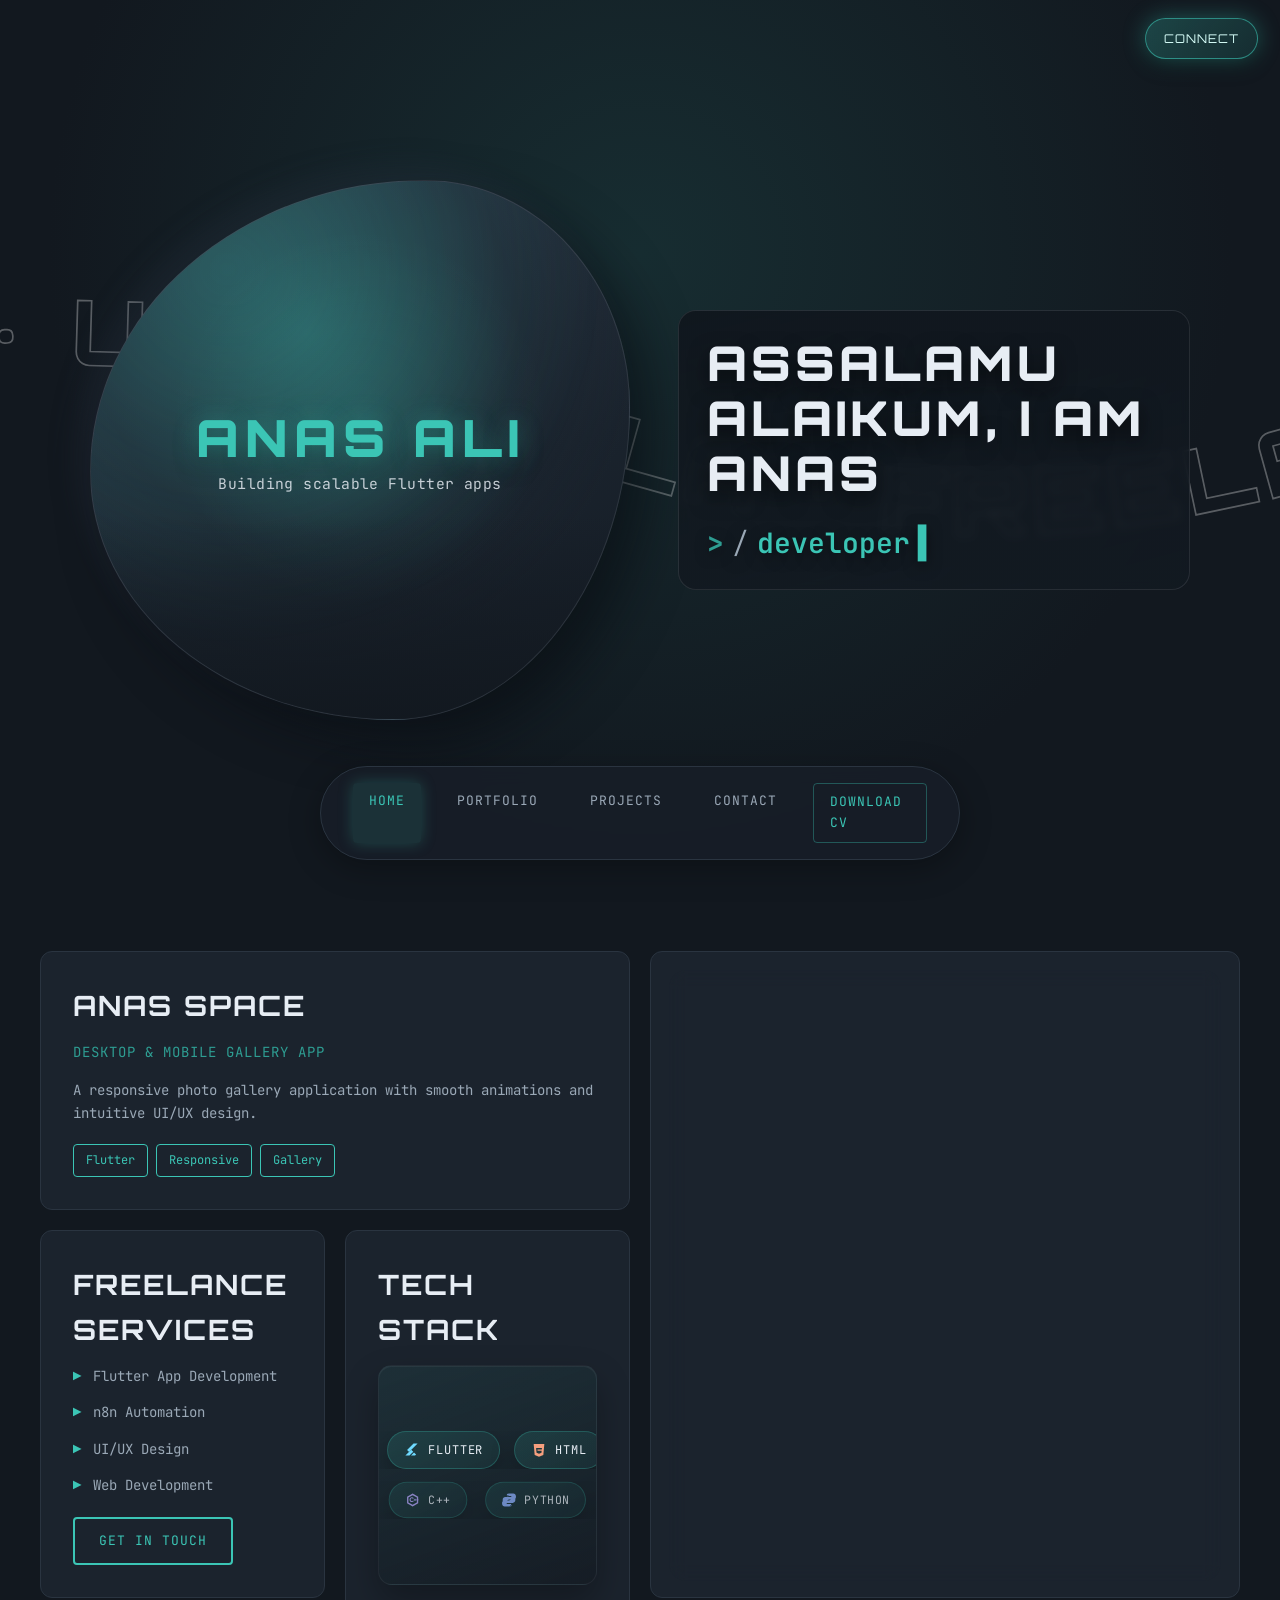
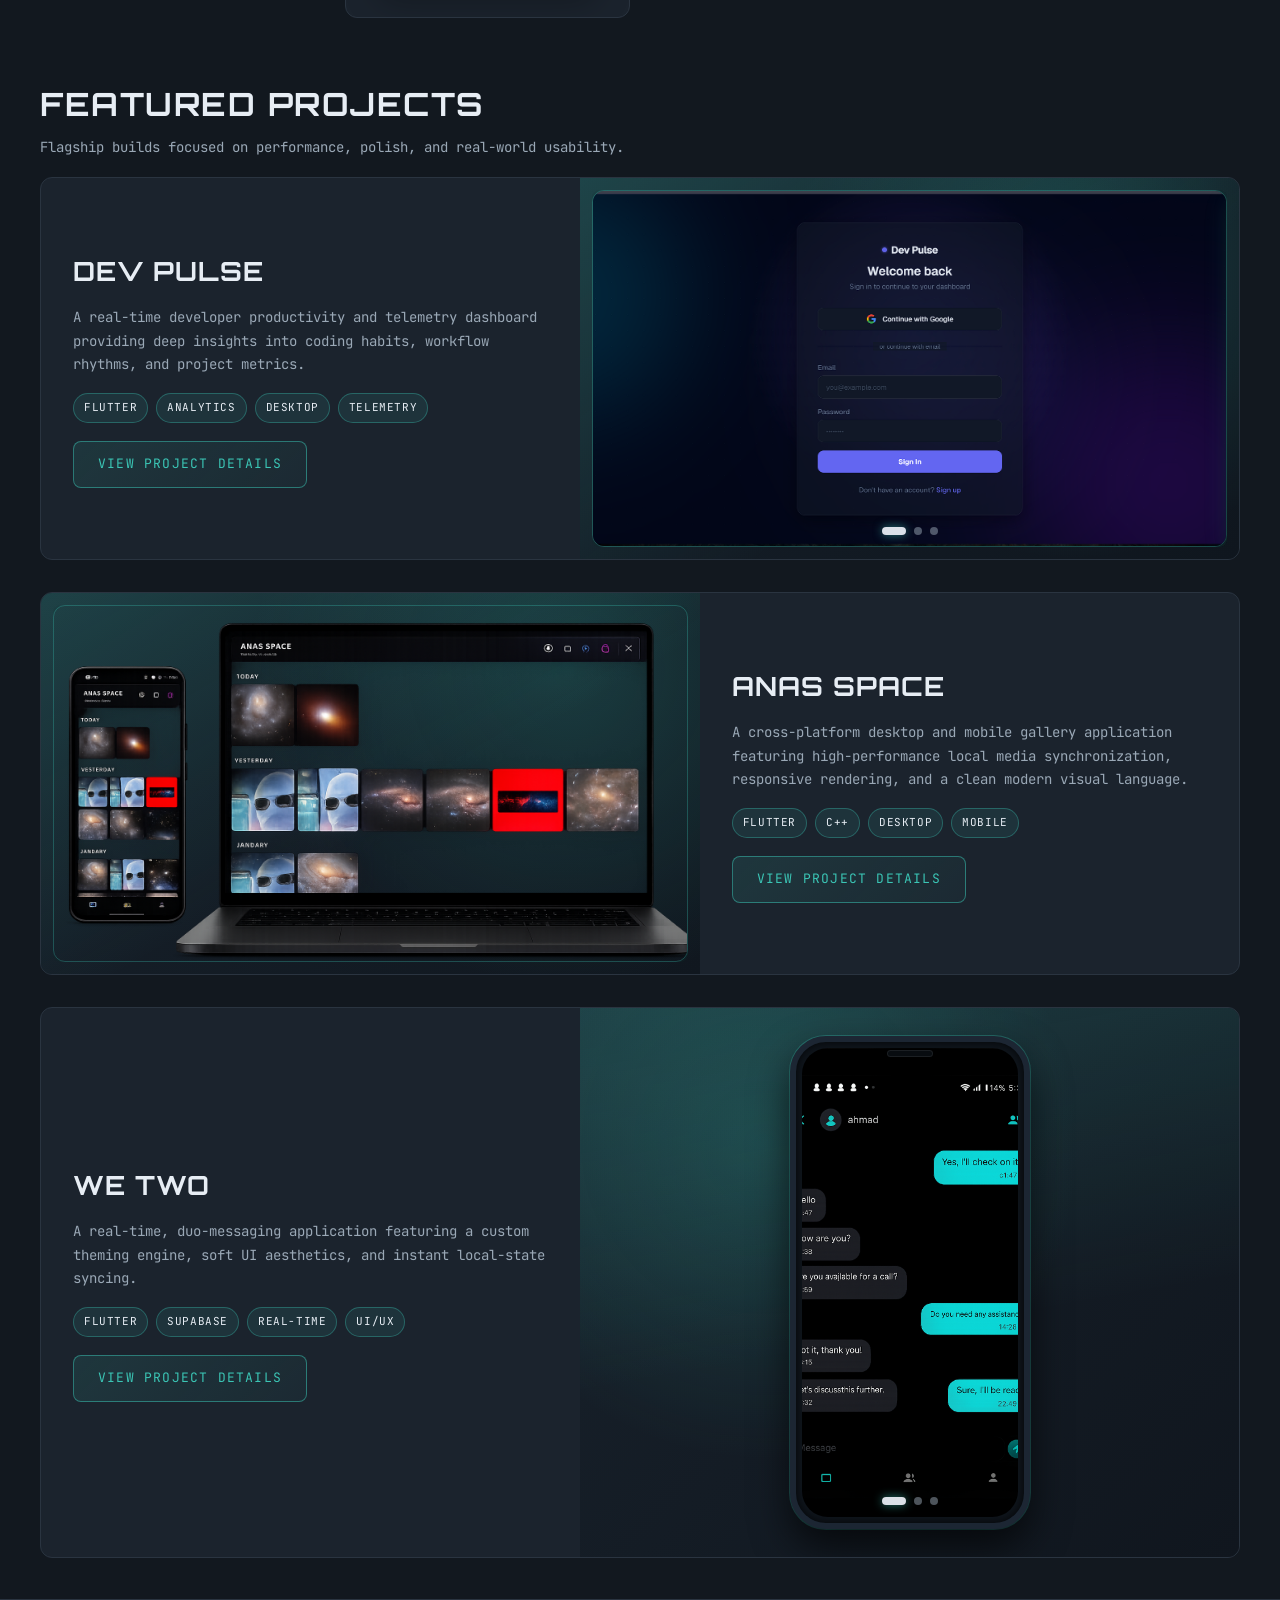
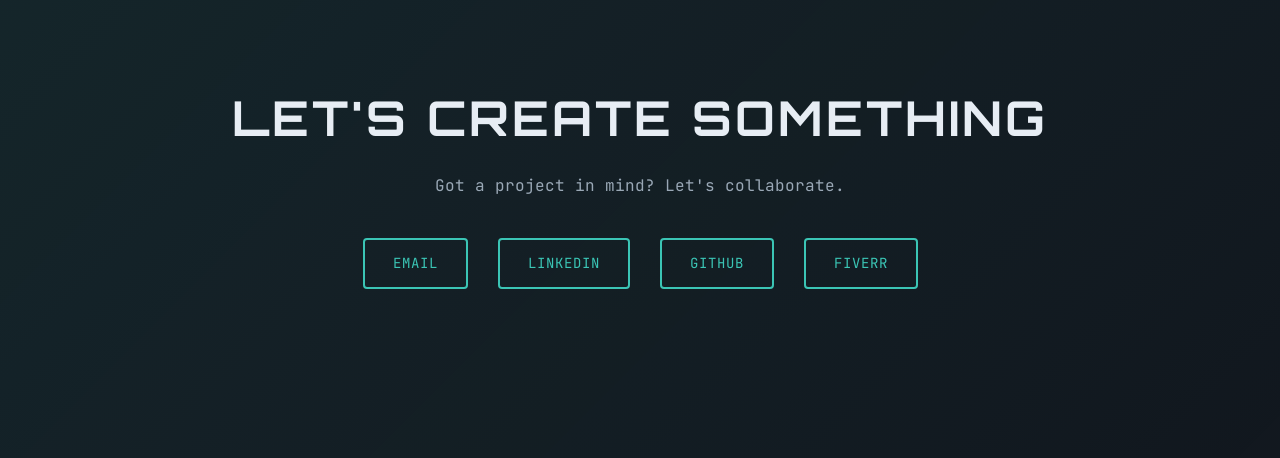
==== commit ecb93f48: "changed the layout of projects" ====
--- a/index.html
+++ b/index.html
@@ -225,8 +225,8 @@
                 </div>
             </article>
 
-            <!-- Tier 2: Expandable Secondary Card (Anas Space) -->
-            <article class="project-card reveal-on-scroll" data-reveal-delay="180" data-expandable="true">
+            <!-- Project Card 2: Full-Width Horizontal (Anas Space) -->
+            <article class="project-card project-card-full reveal-on-scroll" data-reveal-delay="180">
                 <div class="project-split">
                     <div class="project-split-media">
                         <div class="project-image-placeholder anas-space-image" aria-label="Anas Space screenshot">
@@ -259,9 +259,25 @@
                 </div>
             </article>
 
-            <!-- Tier 2: Expandable Secondary Card (We Two) -->
-            <article class="project-card reveal-on-scroll" data-reveal-delay="240" data-expandable="true">
+            <!-- Project Card 3: Full-Width Horizontal (We Two) -->
+            <article class="project-card project-card-full reveal-on-scroll" data-reveal-delay="240">
                 <div class="project-split">
+                    <div class="project-split-content">
+                        <h3>We Two</h3>
+                        <p>A real-time, duo-messaging application featuring a custom theming engine, soft UI aesthetics, and instant local-state syncing.</p>
+
+                        <div class="project-tech-pills">
+                            <span class="project-tech-tag">Flutter</span>
+                            <span class="project-tech-tag">Supabase</span>
+                            <span class="project-tech-tag">Real-Time</span>
+                            <span class="project-tech-tag">UI/UX</span>
+                        </div>
+
+                        <a href="projects/we-two.html" class="project-details-btn" id="btn-we-two">
+                            View Project Details
+                            <span class="btn-glow" aria-hidden="true"></span>
+                        </a>
+                    </div>
                     <div class="project-split-media">
                         <div class="project-image-placeholder we-two-image" aria-label="We Two screenshots">
                             <div class="mobile-mockup-frame" aria-label="We Two mobile mockup">
@@ -297,22 +313,6 @@
                             </div>
                         </div>
                     </div>
-                    <div class="project-split-content">
-                        <h3>We Two</h3>
-                        <p>A real-time, duo-messaging application featuring a custom theming engine, soft UI aesthetics, and instant local-state syncing.</p>
-
-                        <div class="project-tech-pills">
-                            <span class="project-tech-tag">Flutter</span>
-                            <span class="project-tech-tag">Supabase</span>
-                            <span class="project-tech-tag">Real-Time</span>
-                            <span class="project-tech-tag">UI/UX</span>
-                        </div>
-
-                        <a href="projects/we-two.html" class="project-details-btn" id="btn-we-two">
-                            View Project Details
-                            <span class="btn-glow" aria-hidden="true"></span>
-                        </a>
-                    </div>
                 </div>
             </article>
         </div>
--- a/styles.css
+++ b/styles.css
@@ -807,8 +807,8 @@
 
 .projects-grid {
     display: grid;
-    grid-template-columns: repeat(2, minmax(0, 1fr));
-    gap: 20px;
+    grid-template-columns: 1fr;
+    gap: 32px;
 }
 
 .project-card {
@@ -817,8 +817,8 @@
     border-radius: 12px;
     overflow: hidden;
     box-shadow: 0 14px 34px rgba(0, 0, 0, 0.22);
-    transition: border-color 0.4s ease, box-shadow 0.4s ease, transform 0.4s ease,
-                grid-column 0s;
+    transition: border-color 0.4s ease, box-shadow 0.4s ease, transform 0.4s ease;
+    grid-column: 1 / -1;
 }
 
 .project-card:hover {
@@ -827,36 +827,12 @@
     transform: translateY(-6px) scale(1.01);
 }
 
-/* Expandable cards get a subtle pointer hint */
-.project-card[data-expandable] {
-    cursor: pointer;
-}
-
-.project-card[data-expandable]:hover {
-    border-color: rgba(59, 197, 181, 0.6);
-}
-
-/* ── Full-width hero card & expanded cards ── */
-.project-card-hero,
-.project-card-full,
-.project-card.expanded {
-    grid-column: 1 / -1;
-}
-
 /* ── Split layout container ── */
 .project-split {
     display: flex;
-    flex-direction: column;
-    height: 100%;
-    transition: flex-direction 0s;
-}
-
-/* Full-width / Hero / Expanded card: horizontal split */
-.project-card-hero .project-split,
-.project-card-full .project-split,
-.project-card.expanded .project-split {
     flex-direction: row;
     align-items: stretch;
+    height: 100%;
 }
 
 /* ── Split content (text side) ── */
@@ -864,31 +840,16 @@
     display: flex;
     flex-direction: column;
     justify-content: center;
-    padding: 28px 24px;
-    transition: opacity 0.45s ease, transform 0.45s cubic-bezier(0.4, 0, 0.2, 1);
-    will-change: opacity, transform;
-}
-
-.project-card-hero .project-split-content,
-.project-card-full .project-split-content,
-.project-card.expanded .project-split-content {
+    padding: 36px 32px;
     flex: 0 0 45%;
-    padding: 36px 32px;
 }
 
 .project-split-content h3 {
     font-family: 'Orbitron', sans-serif;
-    font-size: clamp(1rem, 1.8vw, 1.25rem);
-    margin-bottom: 10px;
+    font-size: clamp(1.2rem, 2.2vw, 1.65rem);
+    margin-bottom: 14px;
     letter-spacing: 1px;
     text-transform: uppercase;
-}
-
-.project-card-hero .project-split-content h3,
-.project-card-full .project-split-content h3,
-.project-card.expanded .project-split-content h3 {
-    font-size: clamp(1.2rem, 2.2vw, 1.65rem);
-    margin-bottom: 14px;
 }
 
 .project-split-content p {
@@ -900,30 +861,7 @@
 
 /* ── Split media (image side) ── */
 .project-split-media {
-    transition: opacity 0.45s ease, transform 0.45s cubic-bezier(0.4, 0, 0.2, 1);
-    will-change: opacity, transform;
-}
-
-.project-card-hero .project-split-media,
-.project-card-full .project-split-media,
-.project-card.expanded .project-split-media {
     flex: 0 0 55%;
-}
-
-@keyframes expandFadeIn {
-    from {
-        opacity: 0.6;
-        transform: scale(0.99);
-    }
-    to {
-        opacity: 1;
-        transform: scale(1);
-    }
-}
-
-.project-card.expanded .project-split-content,
-.project-card.expanded .project-split-media {
-    animation: expandFadeIn 0.45s cubic-bezier(0.4, 0, 0.2, 1) forwards;
 }
 
 .project-image-placeholder {
@@ -1746,13 +1684,8 @@
         grid-template-columns: 1fr;
     }
 
-    .project-card-full .project-split-content,
-    .project-card.expanded .project-split-content {
-        flex: 0 0 50%;
-    }
-
-    .project-card-full .project-split-media,
-    .project-card.expanded .project-split-media {
+    .project-split-content,
+    .project-split-media {
         flex: 0 0 50%;
     }
 
@@ -1876,34 +1809,22 @@
     }
 
     /* Force all project cards to stacked column on mobile */
-    .project-card-hero .project-split,
-    .project-card-full .project-split,
-    .project-card.expanded .project-split {
+    .project-split {
         flex-direction: column;
     }
 
-    .project-card-hero .project-split-content,
-    .project-card-hero .project-split-media,
-    .project-card-full .project-split-content,
-    .project-card-full .project-split-media,
-    .project-card.expanded .project-split-content,
-    .project-card.expanded .project-split-media {
+    .project-split-content,
+    .project-split-media {
         flex: 1 1 auto;
     }
 
-    .project-card-hero .project-split-content,
-    .project-card-full .project-split-content,
-    .project-card.expanded .project-split-content {
+    .project-split-media {
+        order: -1;
+    }
+
+    .project-split-content {
         padding: 24px 16px;
-        order: unset;
-    }
-
-    .project-card.expanded .project-split-media {
-        order: unset;
-    }
-
-    .project-card[data-expandable] {
-        cursor: default;
+        order: 1;
     }
 
     /* Carousel mobile adjustments */
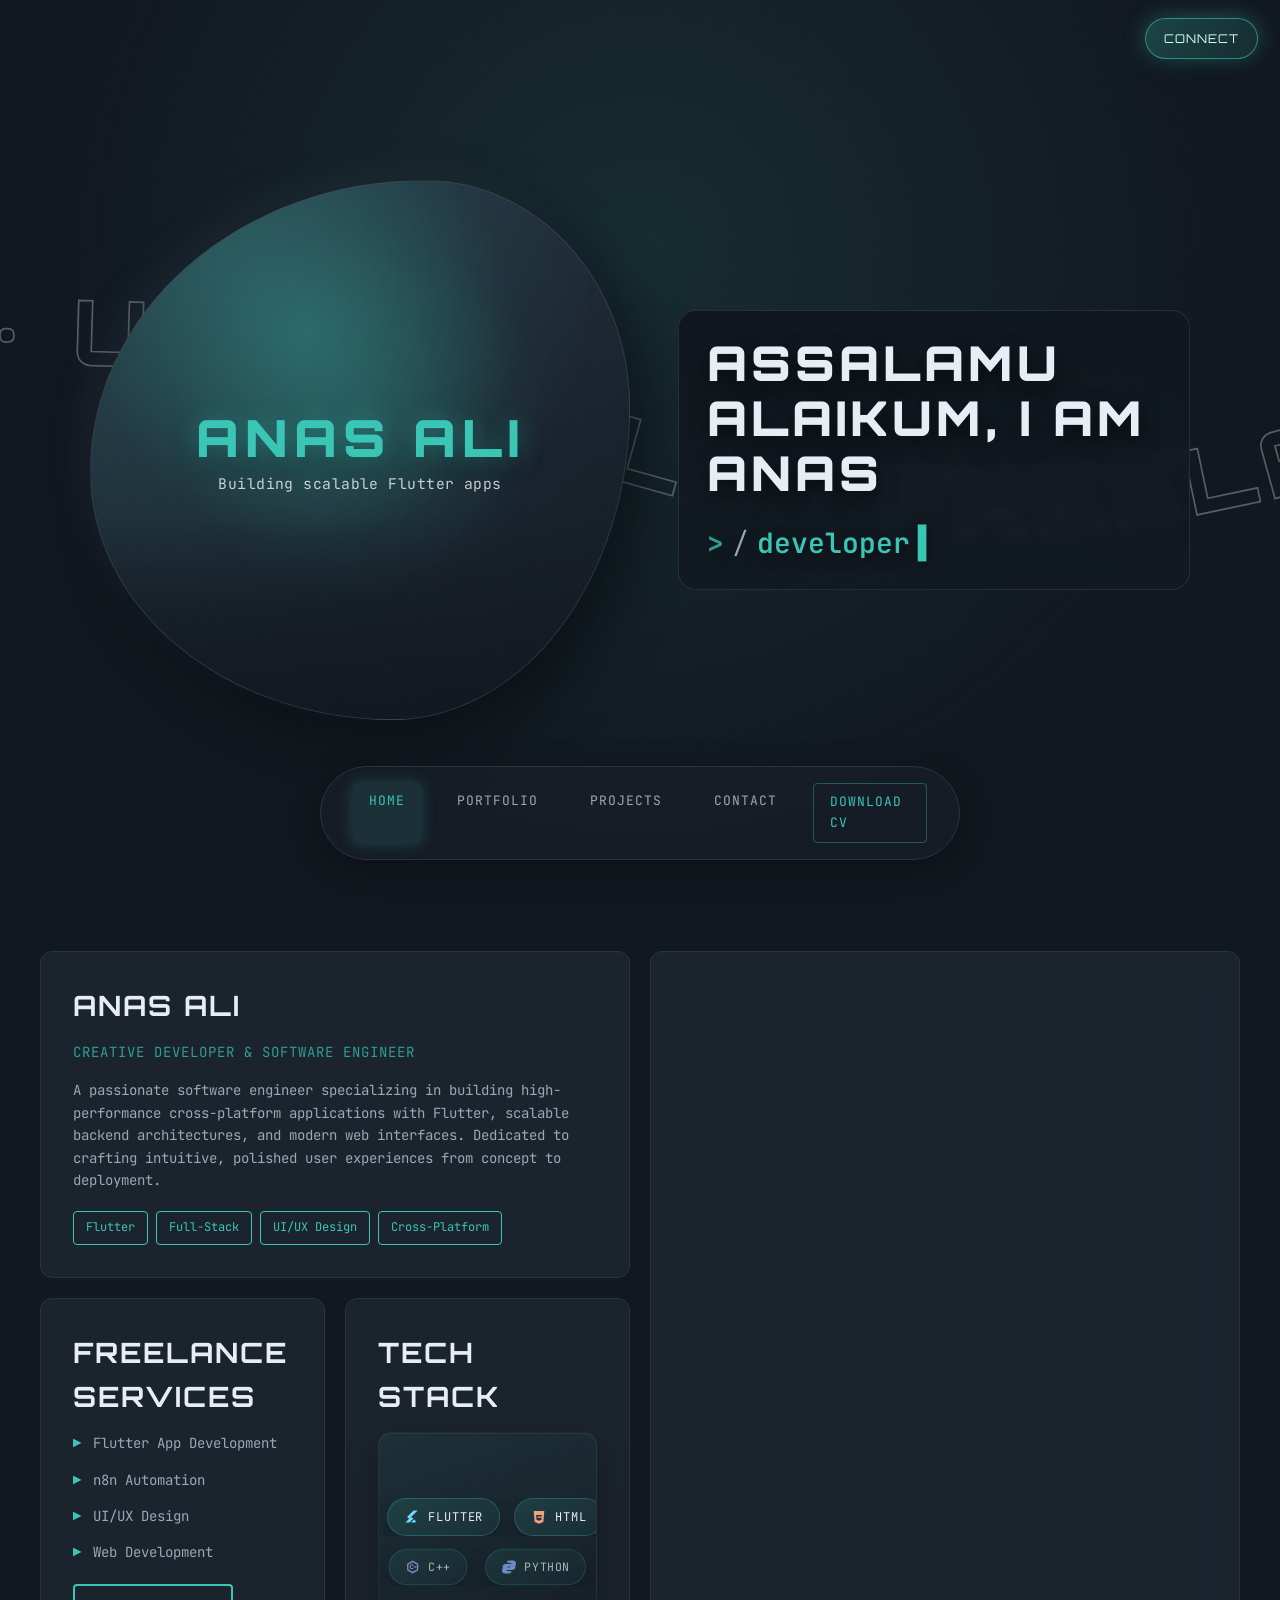
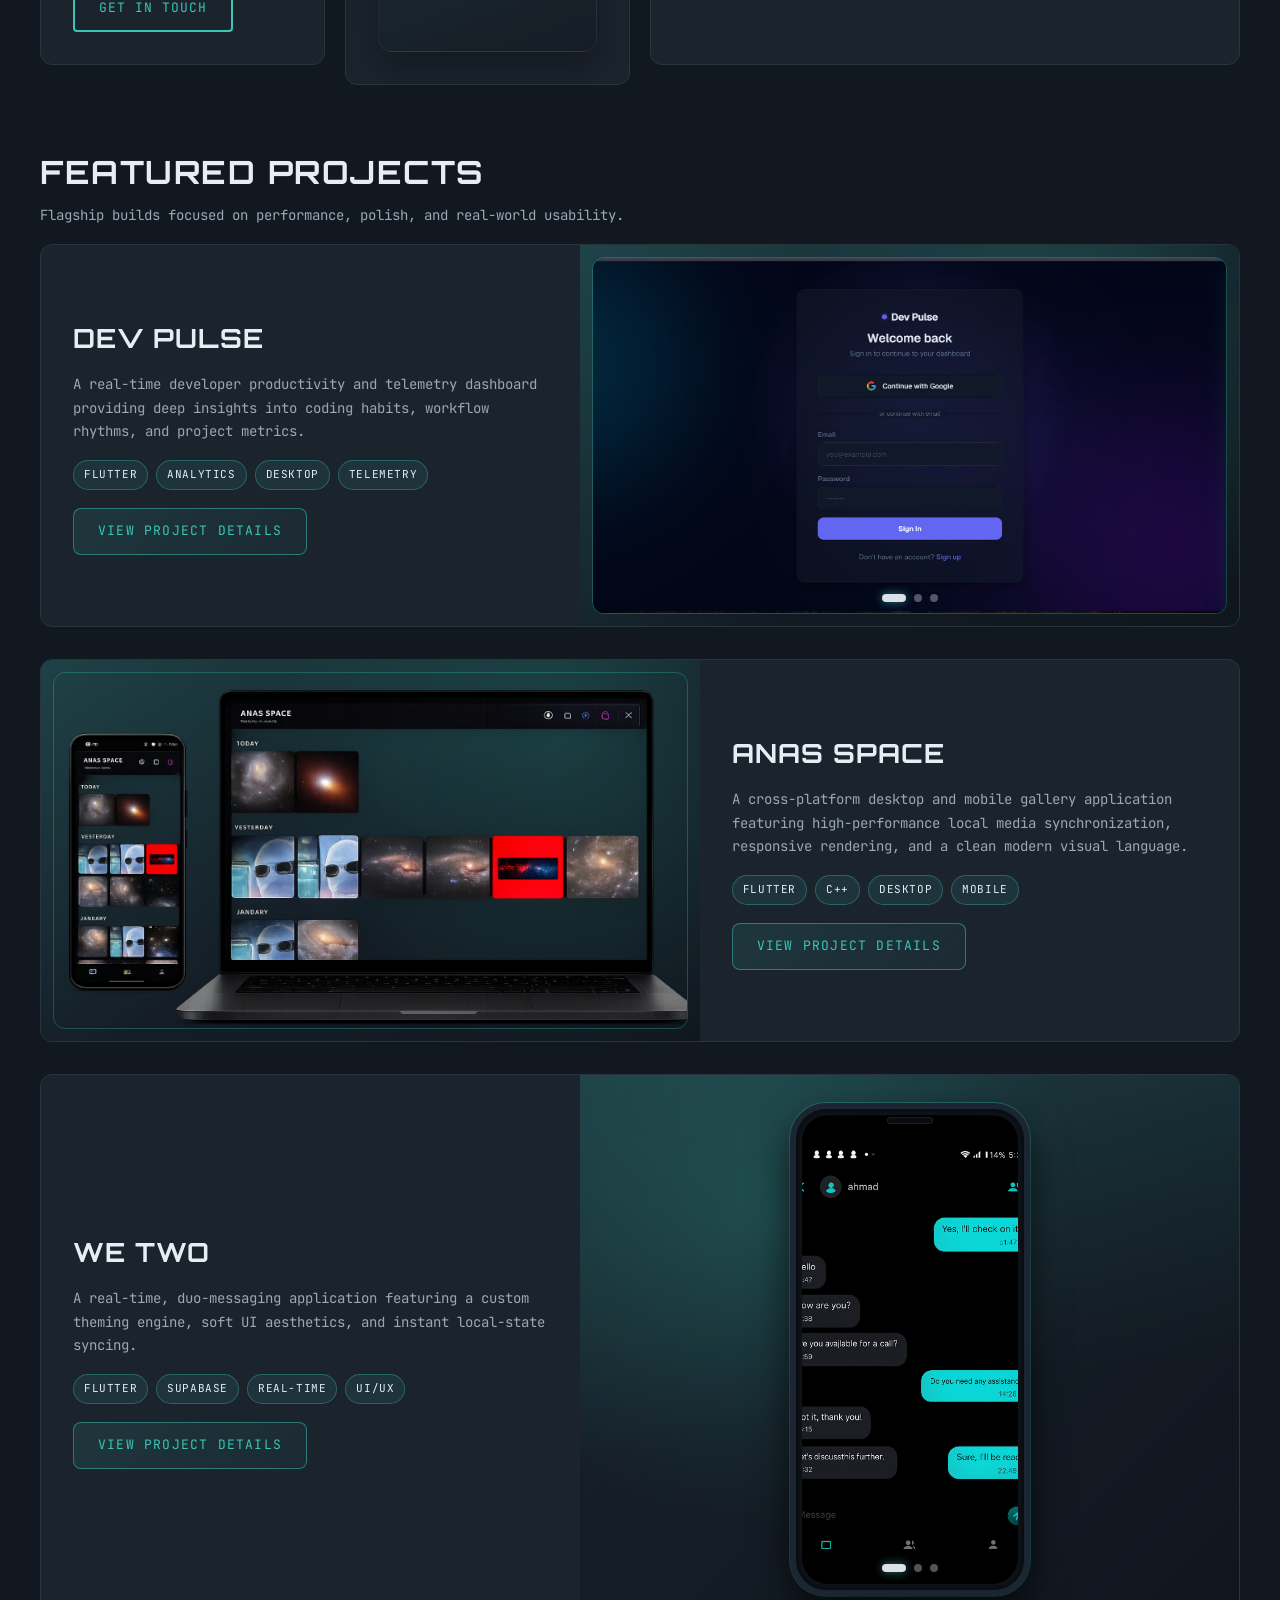
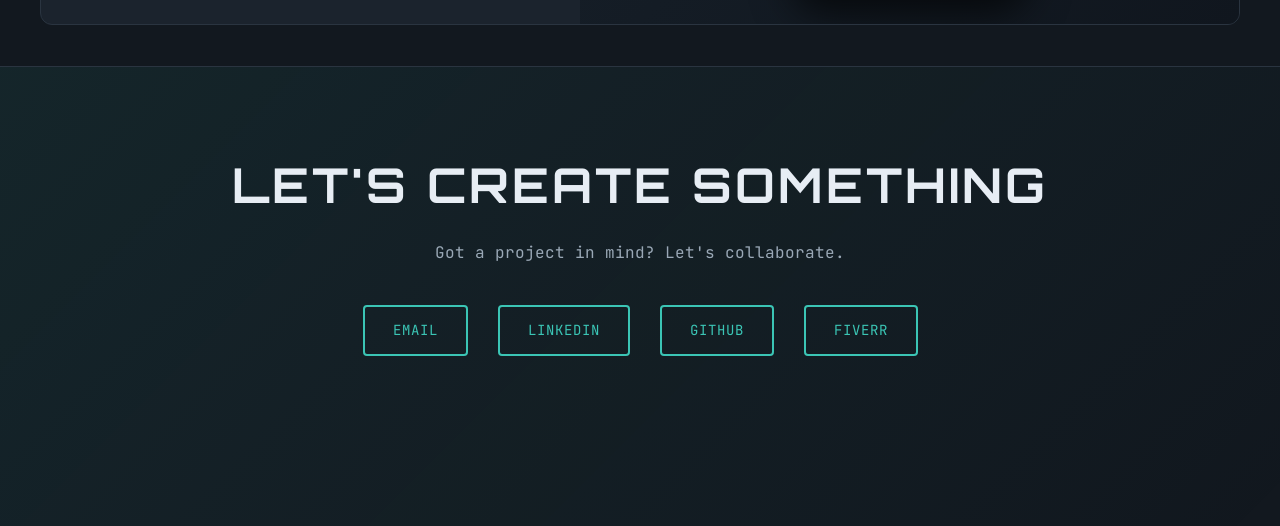
==== commit 21e59be5: "added my About me section" ====
--- a/index.html
+++ b/index.html
@@ -57,13 +57,14 @@
     <section class="bento-grid" id="portfolio">
         <article class="bento-item bento-item-1">
             <div class="bento-content">
-                <h2>Anas Space</h2>
-                <p class="bento-subtitle">Desktop & Mobile Gallery App</p>
-                <p class="bento-description">A responsive photo gallery application with smooth animations and intuitive UI/UX design.</p>
+                <h2>Anas Ali</h2>
+                <p class="bento-subtitle">Creative Developer & Software Engineer</p>
+                <p class="bento-description">A passionate software engineer specializing in building high-performance cross-platform applications with Flutter, scalable backend architectures, and modern web interfaces. Dedicated to crafting intuitive, polished user experiences from concept to deployment.</p>
                 <div class="bento-tags">
                     <span class="tag">Flutter</span>
-                    <span class="tag">Responsive</span>
-                    <span class="tag">Gallery</span>
+                    <span class="tag">Full-Stack</span>
+                    <span class="tag">UI/UX Design</span>
+                    <span class="tag">Cross-Platform</span>
                 </div>
             </div>
         </article>
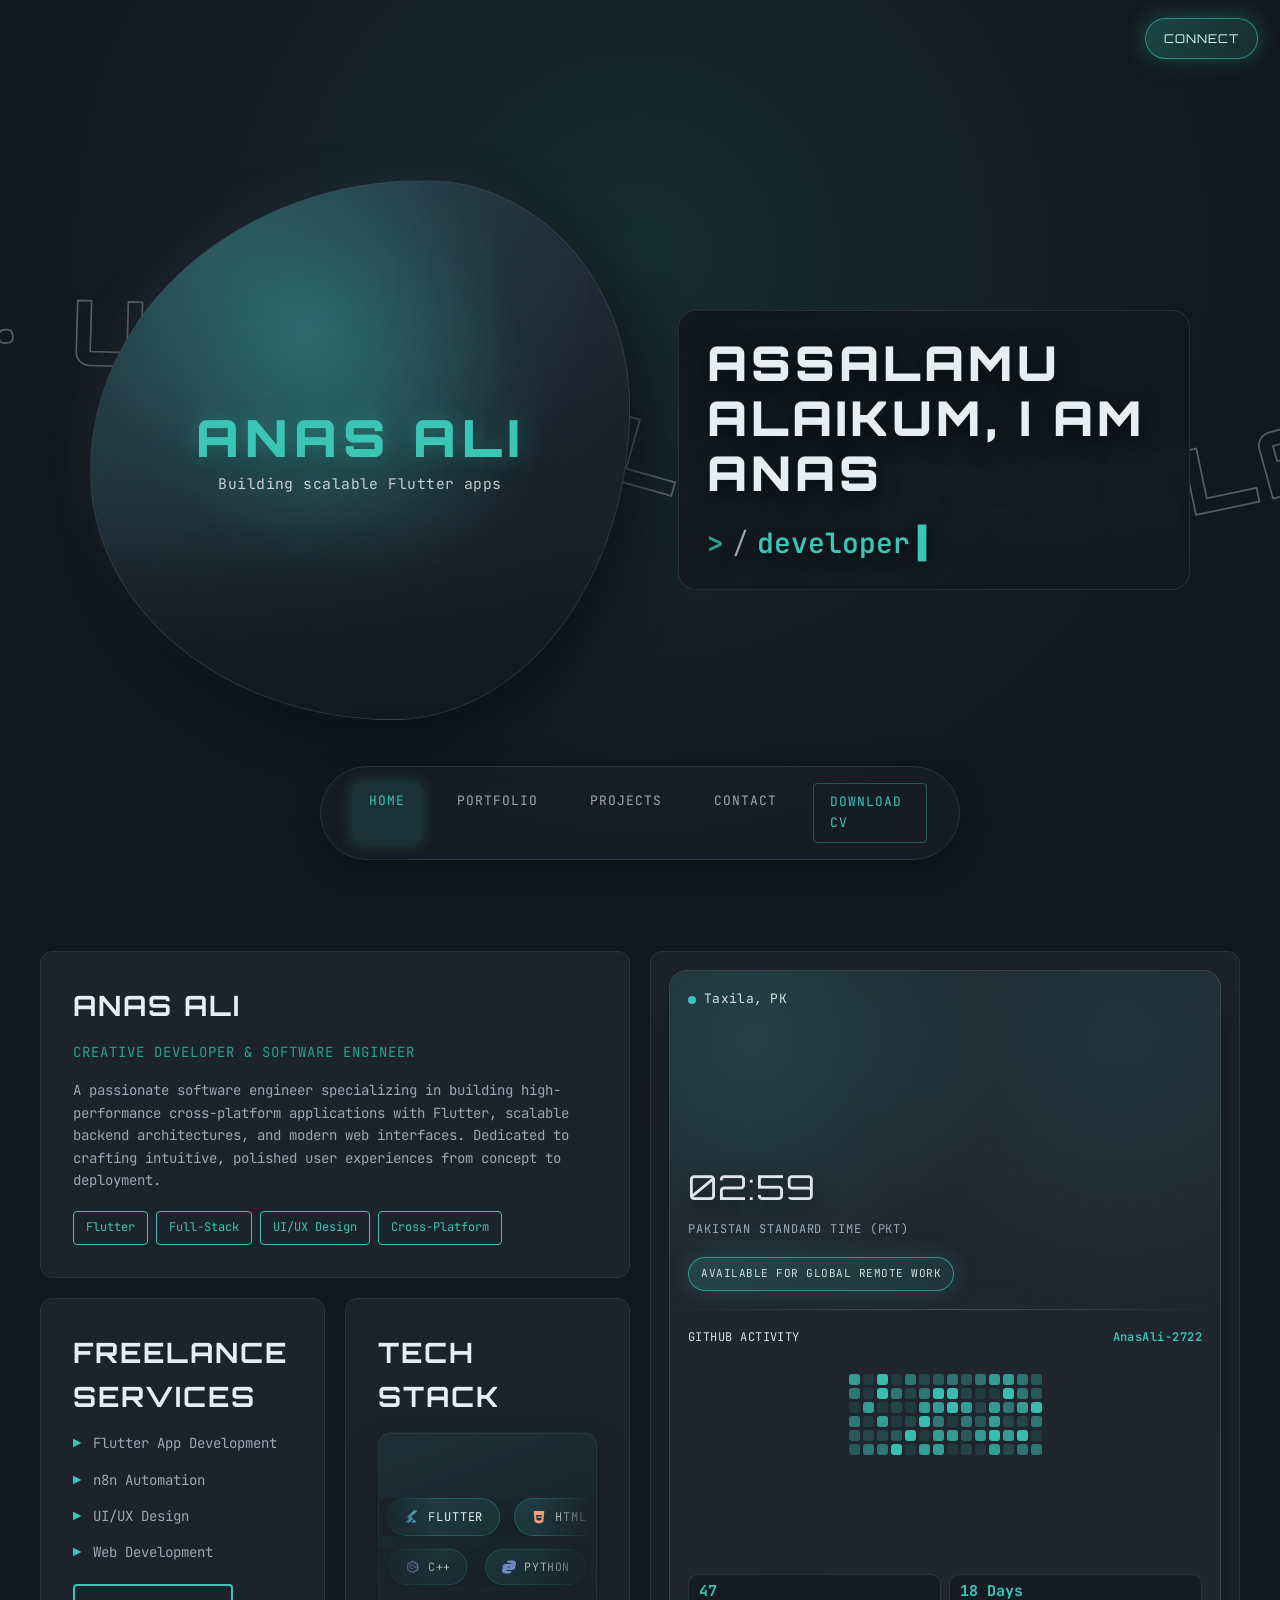
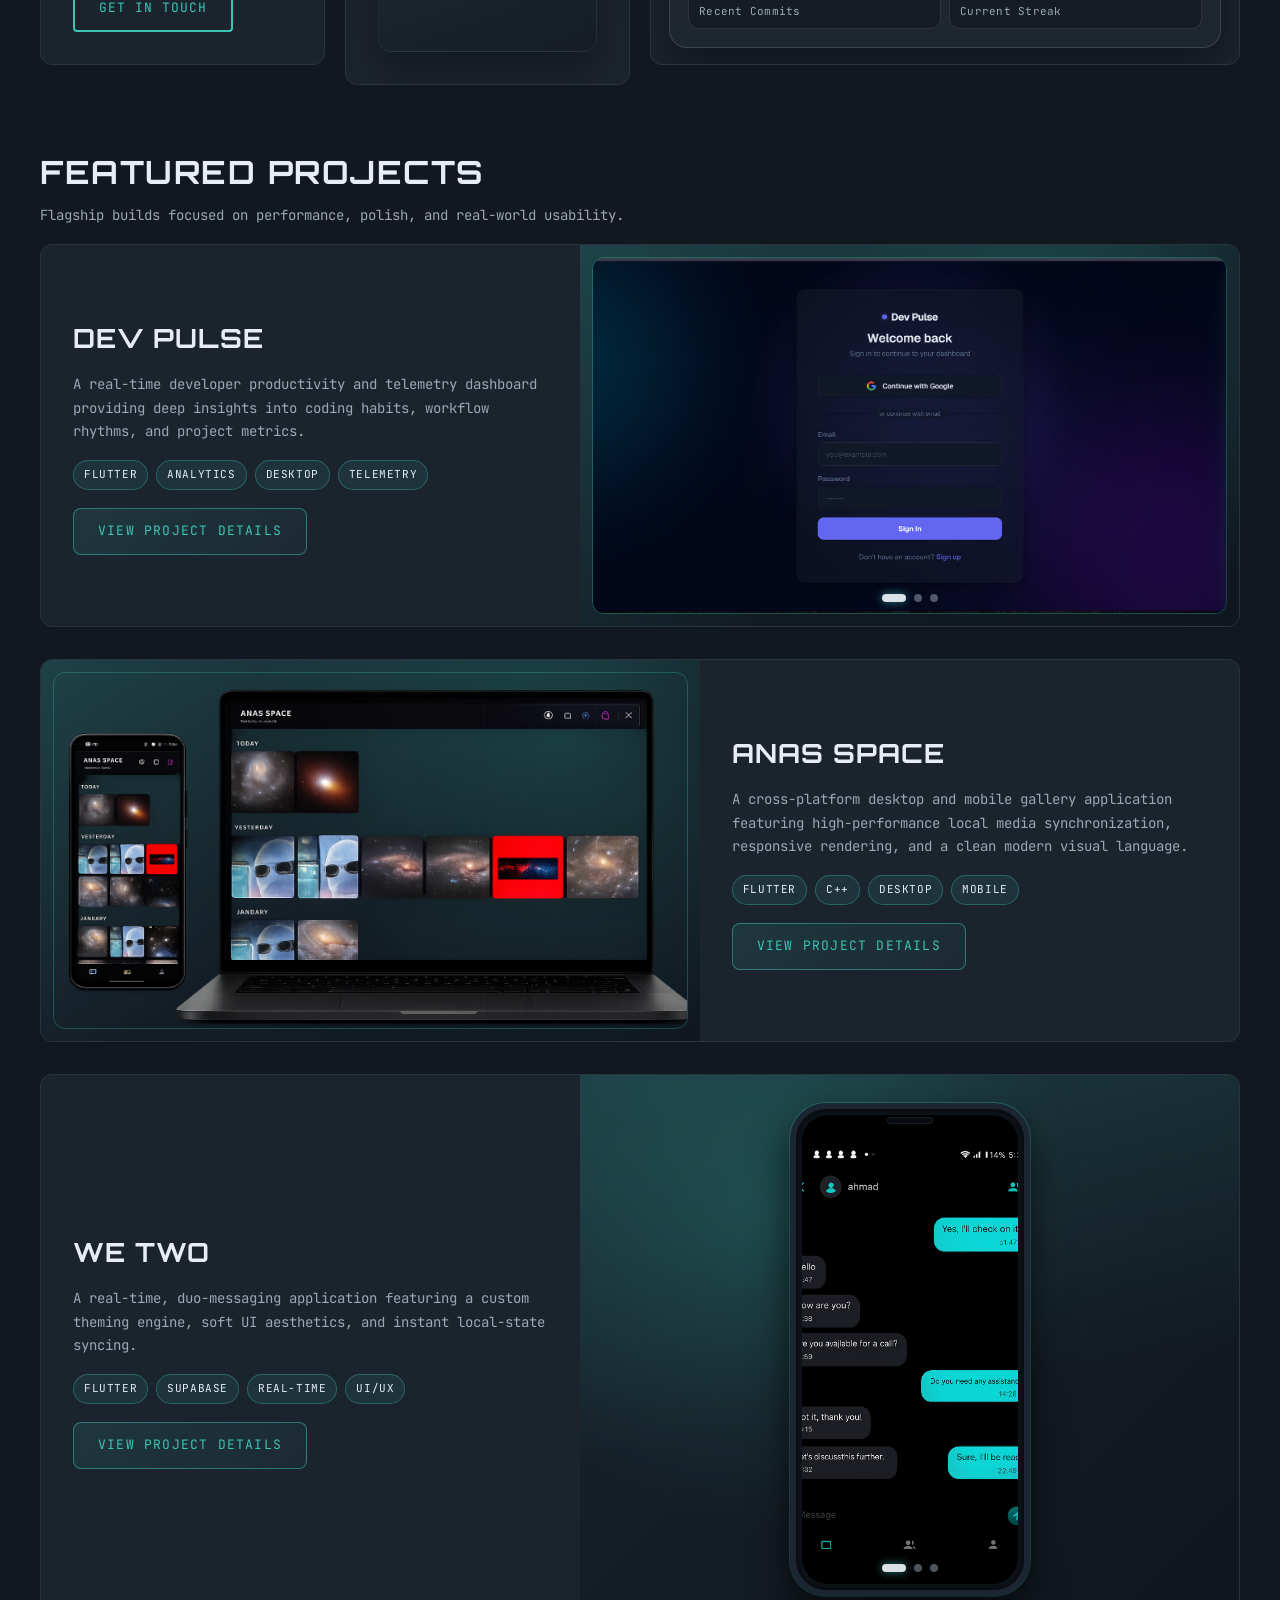
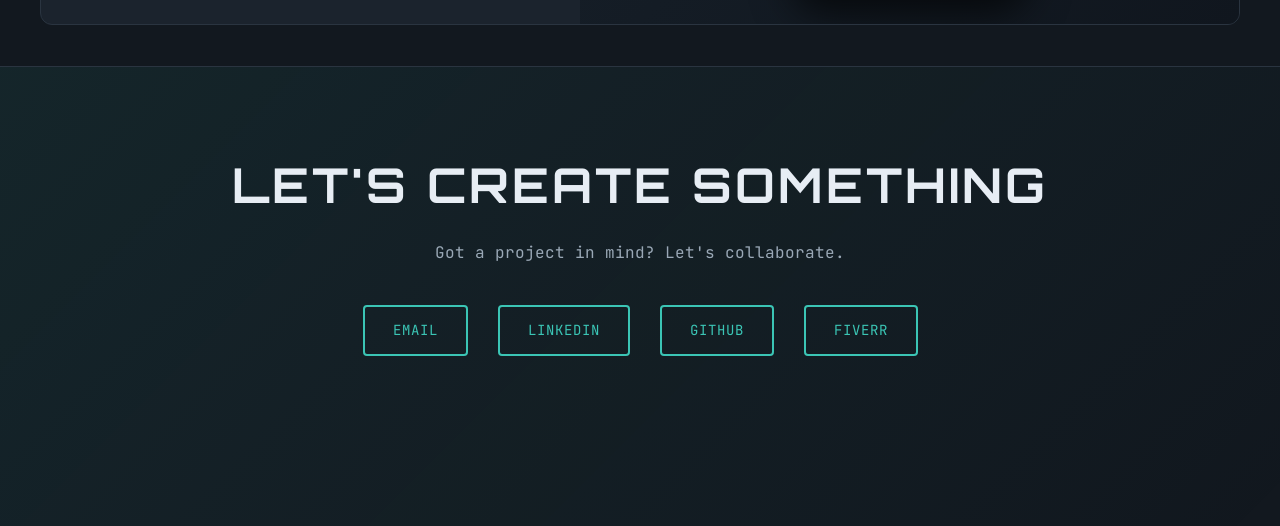
==== commit 076fe238: "changing theme" ====
--- a/index.html
+++ b/index.html
@@ -323,7 +323,7 @@
         <h2>Let's Create Something</h2>
         <p>Got a project in mind? Let's collaborate.</p>
         <div class="contact-links">
-            <a href="mailto:usernameistaken444@gmail.com" class="contact-link">Email</a>
+            <a href="mailto:anasali.dev.1@gmail.com" class="contact-link">Email</a>
             <a href="https://www.linkedin.com/in/anas-ali-dev" class="contact-link" target="_blank" rel="noopener noreferrer">LinkedIn</a>
             <a href="https://github.com/AnasAli-2722" class="contact-link" target="_blank" rel="noopener noreferrer">GitHub</a>
             <a href="https://www.fiverr.com/s/m5wl79P" class="contact-link" target="_blank" rel="noopener noreferrer">Fiverr</a>
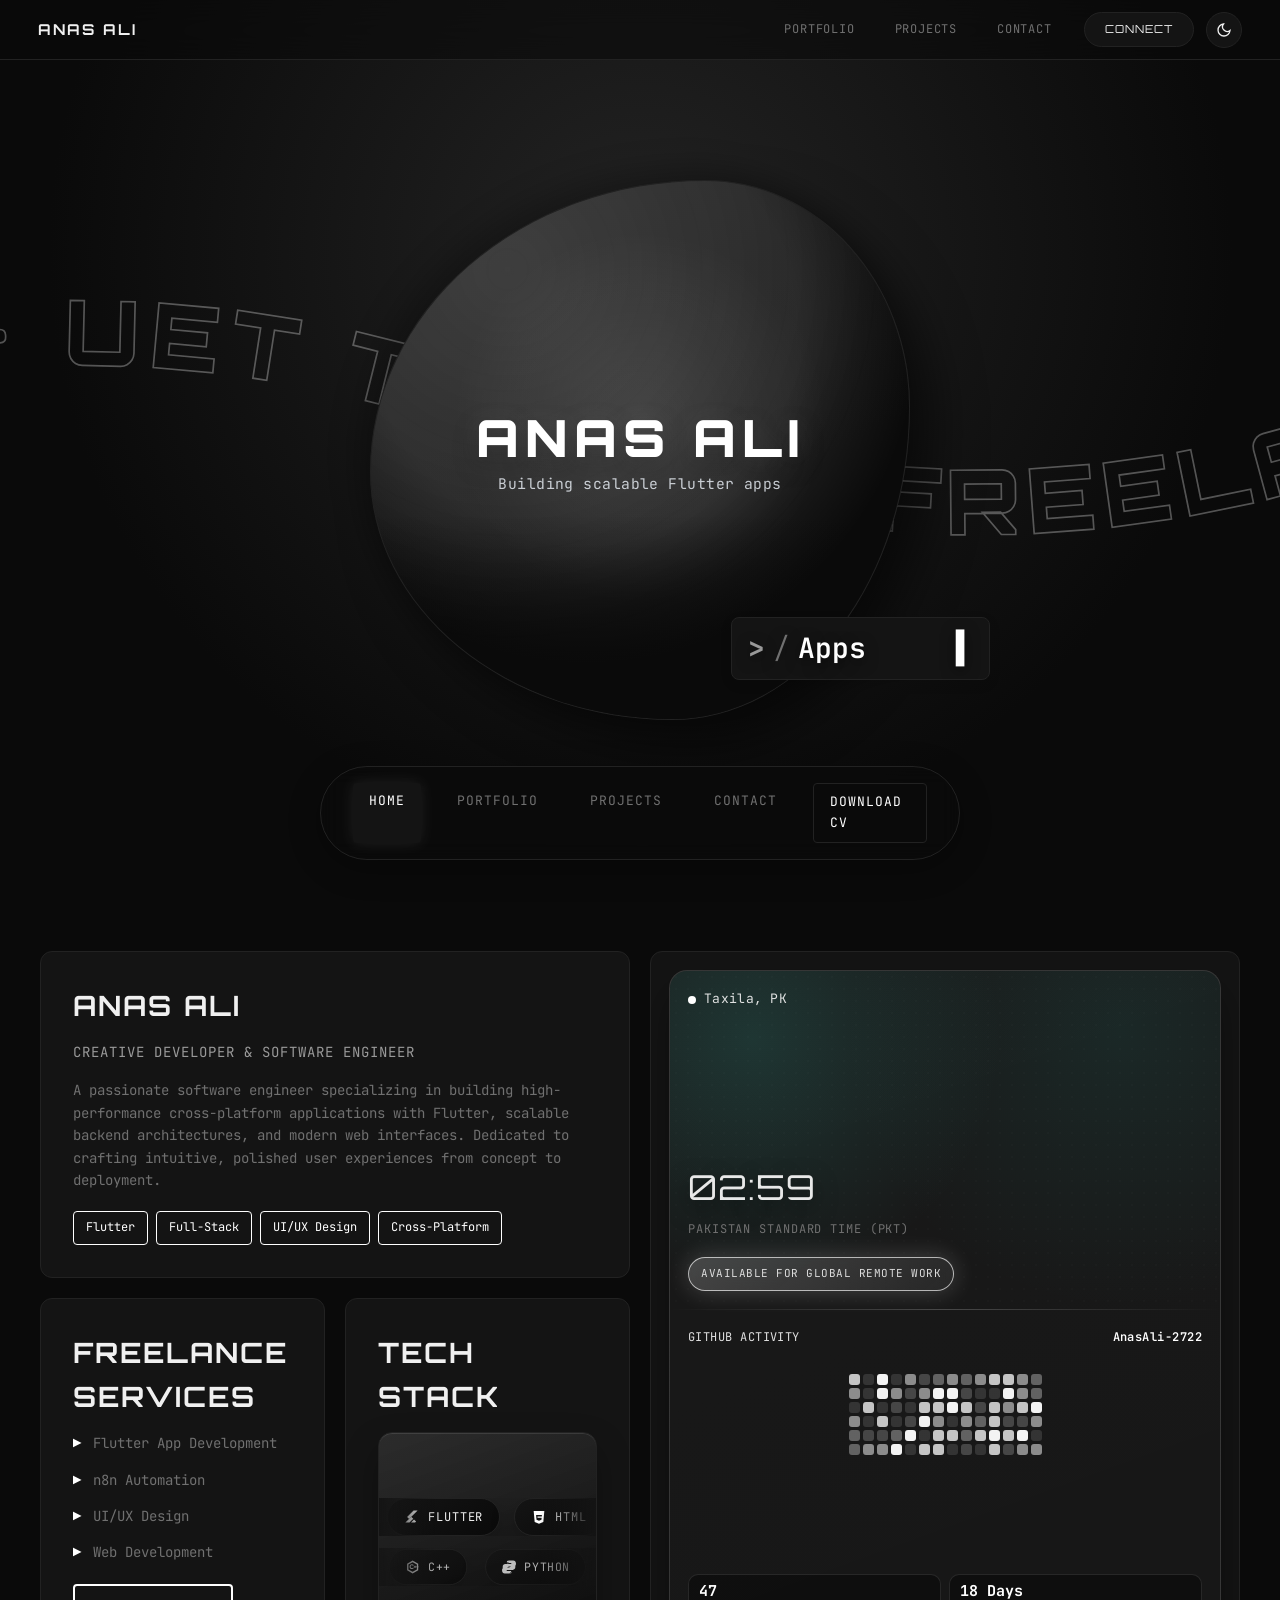
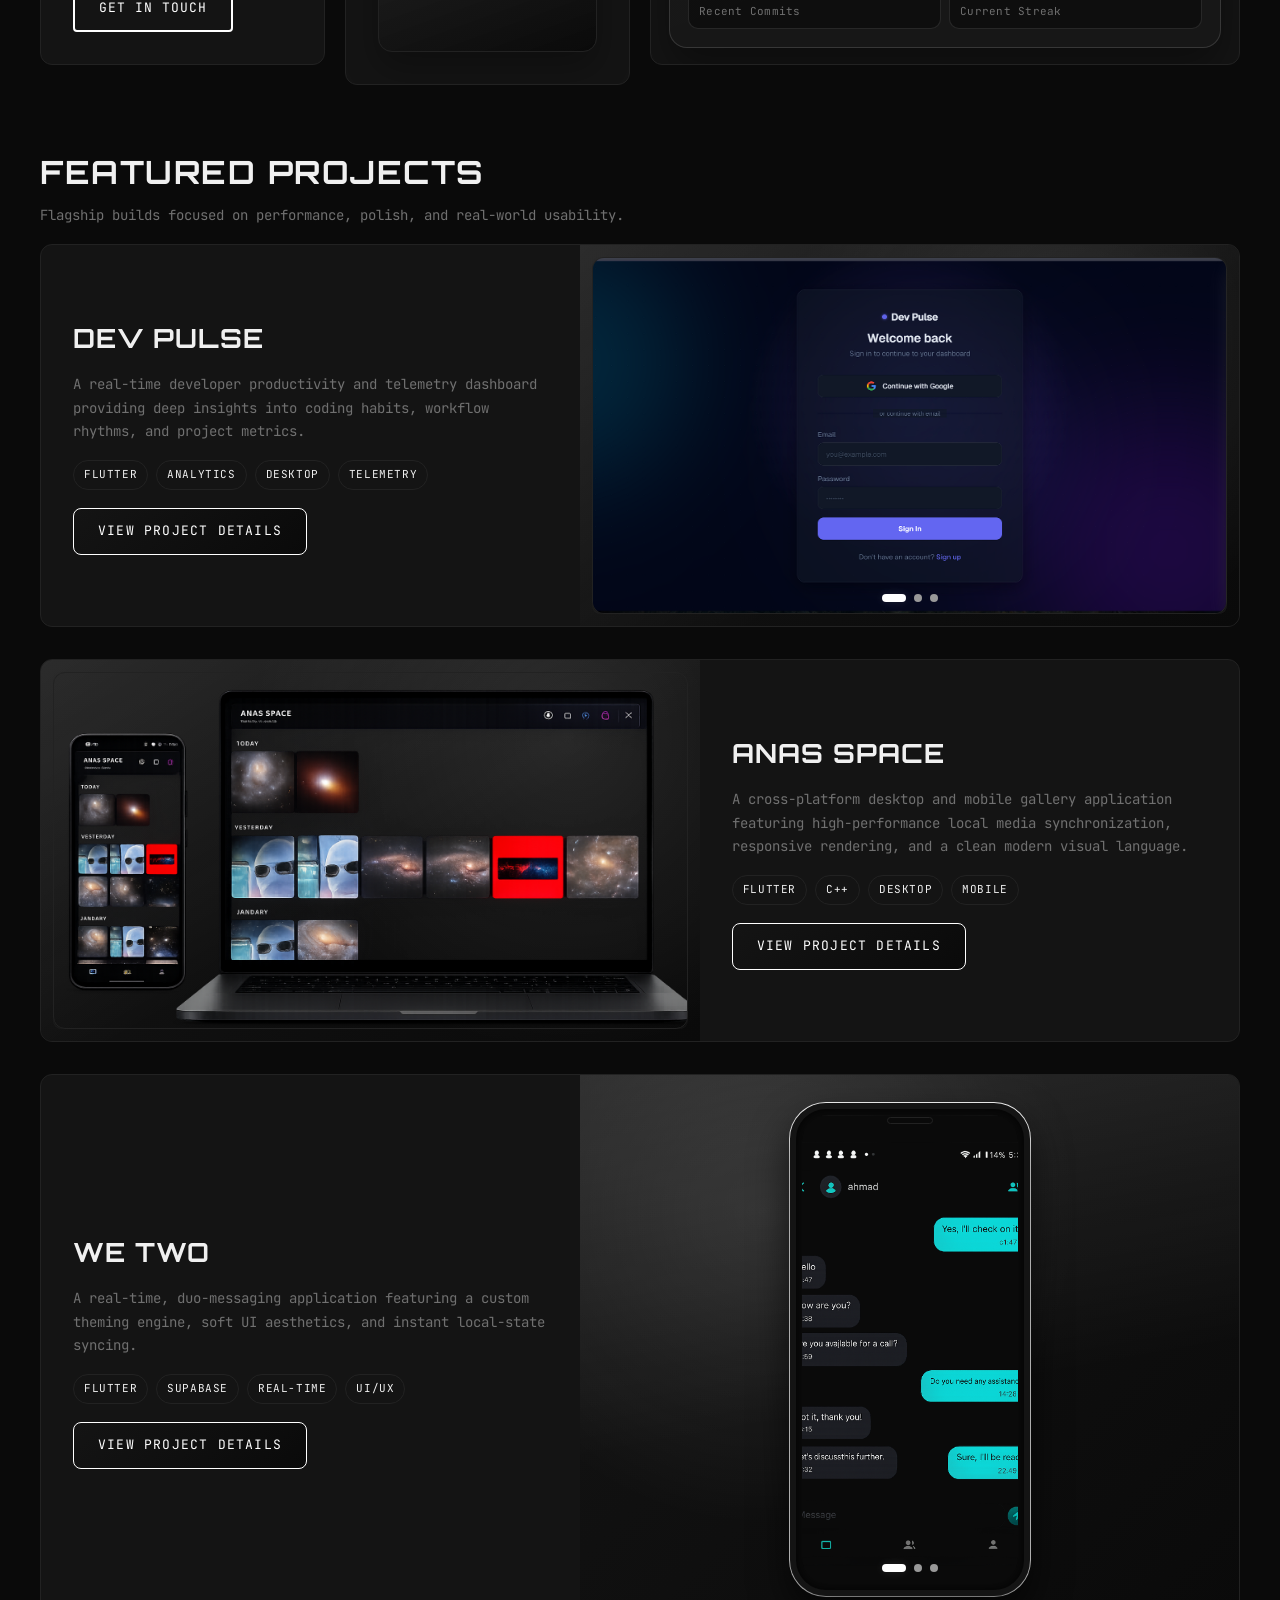
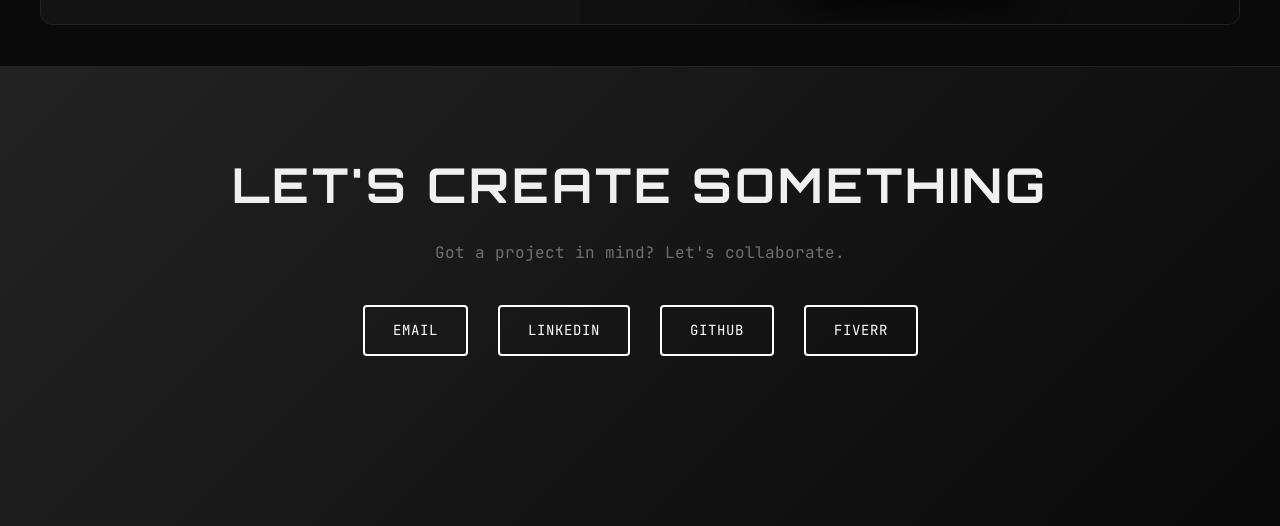
==== commit 9f33e209: "Changed Theme and hero section" ====
--- a/index.html
+++ b/index.html
@@ -4,26 +4,40 @@
     <meta charset="UTF-8">
     <meta name="viewport" content="width=device-width, initial-scale=1.0">
     <title>Anas | Creative Developer & Designer</title>
+    <meta name="description" content="Anas Ali — Creative Developer & Software Engineer specializing in Flutter, cross-platform apps, UI/UX design, and full-stack web development. Available for freelance projects.">
+    <link rel="icon" type="image/svg+xml" href='data:image/svg+xml,<svg xmlns="http://www.w3.org/2000/svg" viewBox="0 0 100 100"><text y=".9em" font-size="90">⚡</text></svg>'>
     <link rel="preconnect" href="https://fonts.googleapis.com">
     <link rel="preconnect" href="https://fonts.gstatic.com" crossorigin>
     <link href="https://fonts.googleapis.com/css2?family=Orbitron:wght@400;700;900&family=JetBrains+Mono:wght@400;600&display=swap" rel="stylesheet">
     <link rel="stylesheet" href="styles.css">
 </head>
 <body>
-    <a href="connect.html" class="connect-top-button" aria-label="Open Connect page">Connect</a>
+    <nav class="top-bar" id="top-bar">
+        <a href="#hero" class="top-bar-logo">Anas Ali</a>
+        <div class="top-bar-links">
+            <a href="#portfolio" class="top-bar-link">Portfolio</a>
+            <a href="#featured-projects" class="top-bar-link">Projects</a>
+            <a href="#contact" class="top-bar-link">Contact</a>
+            <a href="connect.html" class="top-bar-connect">Connect</a>
+            <button class="theme-toggle" id="theme-toggle" aria-label="Toggle light mode">
+                <svg class="theme-icon-sun" viewBox="0 0 24 24" fill="none" stroke="currentColor" stroke-width="2"><circle cx="12" cy="12" r="5"/><line x1="12" y1="1" x2="12" y2="3"/><line x1="12" y1="21" x2="12" y2="23"/><line x1="4.22" y1="4.22" x2="5.64" y2="5.64"/><line x1="18.36" y1="18.36" x2="19.78" y2="19.78"/><line x1="1" y1="12" x2="3" y2="12"/><line x1="21" y1="12" x2="23" y2="12"/><line x1="4.22" y1="19.78" x2="5.64" y2="18.36"/><line x1="18.36" y1="5.64" x2="19.78" y2="4.22"/></svg>
+                <svg class="theme-icon-moon" viewBox="0 0 24 24" fill="none" stroke="currentColor" stroke-width="2"><path d="M21 12.79A9 9 0 1 1 11.21 3 7 7 0 0 0 21 12.79z"/></svg>
+            </button>
+        </div>
+    </nav>
 
     <section class="hero" id="hero">
         <div class="river-container">
             <svg class="river-svg" viewBox="0 0 1400 800" preserveAspectRatio="xMidYMid slice">
                 <defs>
                 <path id="wavePath" d="M -200,400 Q 200,250 600,400 T 1400,400" fill="none" stroke="none"/>                </defs>
-                <text class="river-text" font-family="Orbitron, sans-serif" font-size="80" fill="none" stroke="#ffffff" stroke-width="1.5" opacity="0.4">
+                <text class="river-text" font-family="Orbitron, sans-serif" font-size="80" fill="none" stroke-width="1.5" opacity="0.4">
                     <textPath href="#wavePath" startOffset="0%">
                         <animate attributeName="startOffset" from="0%" to="100%" dur="20s" repeatCount="indefinite"/>
-                        
+
                     </textPath>
                 </text>
-                <text class="river-text" font-family="Orbitron, sans-serif" font-size="80" fill="none" stroke="#ffffff" stroke-width="1.5" opacity="0.3">
+                <text class="river-text" font-family="Orbitron, sans-serif" font-size="80" fill="none" stroke-width="1.5" opacity="0.3">
                     <textPath href="#wavePath" startOffset="10%">
                         <animate attributeName="startOffset" from="-100%" to="-10%" dur="25s" repeatCount="indefinite"/>
                         CREATIVE DEV • AVAILABLE NOW • UET TAXILA • FREELANCE •
@@ -32,24 +46,23 @@
             </svg>
         </div>
 
-        <div class="hero-content">
-            <div class="user-image-container reveal-on-scroll" data-reveal-delay="0">
+        <div class="hero-content" style="display: flex; flex-direction: column; align-items: center; justify-content: center;">
+            <div class="user-image-container reveal-on-scroll" data-reveal-delay="0" style="position: relative;">
                 <div class="user-image-placeholder">
                     <div class="bubble-copy" aria-live="polite">
                         <span class="bubble-name">ANAS ALI</span>
                         <span id="bubble-tagline" class="bubble-tagline">Building scalable Flutter apps</span>
                     </div>
                 </div>
-            </div>
-
-            <div class="hero-intro reveal-on-scroll" data-reveal-delay="120">
-                <h1 class="intro-greeting">Assalamu Alaikum, I am Anas</h1>
-                <p class="intro-typewriter">
-                    <span class="prompt-symbol">&gt;</span> 
-                    <span class="slash">/</span> 
-                    <span id="typewriter" class="typewriter-text"></span>
-                    <span class="cursor">▌</span>
-                </p>
+                
+                <div class="reveal-on-scroll" data-reveal-delay="120" style="position: absolute; bottom: 40px; right: -80px; z-index: 10;">
+                    <p class="intro-typewriter" style="background: var(--bg-secondary); padding: 8px 16px; border-radius: 8px; border: 1px solid var(--border-color); box-shadow: 0 4px 12px rgba(0,0,0,0.1); margin: 0;">
+                        <span class="prompt-symbol">&gt;</span> 
+                        <span class="slash">/</span> 
+                        <span id="typewriter" class="typewriter-text"></span>
+                        <span class="cursor">▌</span>
+                    </p>
+                </div>
             </div>
         </div>
     </section>
--- a/styles.css
+++ b/styles.css
@@ -1,12 +1,12 @@
 :root {
-    --bg-color: #12181f;
-    --bg-secondary: #1b232d;
-    --primary-accent: #3bc5b5;
-    --secondary-accent: #2e9d92;
-    --text-main: #e7edf4;
-    --text-muted: #9aa8b6;
-    --border-color: #2a3440;
-    --glow-color: rgba(59, 197, 181, 0.26);
+    --bg-color: #0a0a0a;
+    --bg-secondary: #141414;
+    --primary-accent: #ffffff;
+    --secondary-accent: #999999;
+    --text-main: #f0f0f0;
+    --text-muted: #707070;
+    --border-color: #222222;
+    --glow-color: rgba(255, 255, 255, 0.1);
 }
 
 * {
@@ -45,7 +45,7 @@
     padding: 2rem;
     position: relative;
     overflow: hidden;
-    background: radial-gradient(circle at 50% 28%, rgba(59, 197, 181, 0.12) 0%, var(--bg-color) 65%);
+    background: radial-gradient(circle at 50% 28%, var(--glow-color) 0%, var(--bg-color) 65%);
 }
 
 .hero-content {
@@ -82,6 +82,7 @@
     text-transform: uppercase;
     letter-spacing: 8px;
     font-weight: 900;
+    stroke: var(--primary-accent);
 }
 
 .user-image-container {
@@ -100,11 +101,11 @@
     border-radius: 62% 38% 44% 56% / 54% 42% 58% 46%;
     overflow: hidden;
     background:
-        radial-gradient(circle at var(--spot-x, 40%) var(--spot-y, 28%), rgba(59, 197, 181, 0.24) 0%, rgba(29, 39, 50, 0.24) 42%, transparent 66%),
-        radial-gradient(circle at calc(var(--spot-x, 40%) + 10%) calc(var(--spot-y, 28%) + 16%), rgba(74, 224, 208, 0.14) 0%, transparent 46%),
-        linear-gradient(154deg, #2b3948 0%, #1a232d 62%, #141b24 100%);
-    border: 1px solid rgba(231, 237, 244, 0.1);
-    box-shadow: 22px 22px 50px rgba(7, 11, 16, 0.55), -14px -14px 30px rgba(58, 72, 88, 0.2);
+        radial-gradient(circle at var(--spot-x, 40%) var(--spot-y, 28%), var(--glow-color) 0%, var(--glow-color) 42%, transparent 66%),
+        radial-gradient(circle at calc(var(--spot-x, 40%) + 10%) calc(var(--spot-y, 28%) + 16%), var(--glow-color) 0%, transparent 46%),
+        linear-gradient(154deg, var(--bg-secondary) 0%, var(--bg-color) 62%, var(--bg-color) 100%);
+    border: 1px solid var(--border-color);
+    box-shadow: 22px 22px 50px rgba(0, 0, 0, 0.55), -14px -14px 30px rgba(0, 0, 0, 0.2);
     animation: blobMorph 12s ease-in-out infinite, float-subtle 8s ease-in-out infinite;
     transition: transform 0.55s cubic-bezier(0.19, 1, 0.22, 1), box-shadow 0.45s ease, border-radius 0.6s cubic-bezier(0.23, 1, 0.32, 1), background-position 0.35s ease;
 }
@@ -114,7 +115,7 @@
     position: absolute;
     inset: -6%;
     border-radius: inherit;
-    background: radial-gradient(circle at 28% 20%, rgba(59, 197, 181, 0.2), transparent 58%);
+    background: radial-gradient(circle at 28% 20%, var(--glow-color), transparent 58%);
     z-index: 0;
     filter: blur(4px);
 }
@@ -123,7 +124,7 @@
     content: '';
     position: absolute;
     inset: 0;
-    background: linear-gradient(to bottom, rgba(18, 24, 31, 0) 62%, rgba(18, 24, 31, 0.9) 100%);
+    background: linear-gradient(to bottom, rgba(10, 10, 10, 0) 62%, var(--bg-color) 100%);
     pointer-events: none;
     z-index: 2;
 }
@@ -140,7 +141,7 @@
     line-height: 1.02;
     font-size: clamp(1.4rem, 4.8vw, 3.2rem);
     color: var(--primary-accent);
-    text-shadow: 0 0 24px rgba(59, 197, 181, 0.45), 0 8px 24px rgba(0, 0, 0, 0.35);
+    text-shadow: 0 0 24px var(--glow-color), 0 8px 24px rgba(0, 0, 0, 0.35);
     transition: transform 0.35s ease, text-shadow 0.35s ease;
 }
 
@@ -193,18 +194,18 @@
 
 .user-image-container:hover .user-image-placeholder {
     transform: translate3d(var(--bubble-shift-x, 0px), var(--bubble-shift-y, -6px), 0) scale(1.03);
-    box-shadow: 0 0 0 1px rgba(59, 197, 181, 0.2), 26px 26px 58px rgba(7, 11, 16, 0.58), -12px -12px 28px rgba(58, 72, 88, 0.24);
+    box-shadow: 0 0 0 1px var(--primary-accent), 26px 26px 58px rgba(0, 0, 0, 0.58), -12px -12px 28px rgba(0, 0, 0, 0.24);
     animation: blobMorphActive 2.2s linear infinite, float-subtle 4.5s ease-in-out infinite;
     transition: transform 0.14s linear, border-radius 0.14s linear, background-position 0.12s linear, box-shadow 0.25s ease;
 }
 
 .user-image-container:hover .bubble-name {
     transform: scale(1.04);
-    text-shadow: 0 0 32px rgba(59, 197, 181, 0.7), 0 8px 24px rgba(0, 0, 0, 0.42);
+    text-shadow: 0 0 32px var(--glow-color), 0 8px 24px rgba(0, 0, 0, 0.42);
 }
 
 .user-image-container:hover .bubble-tagline {
-    color: rgba(231, 237, 244, 0.96);
+    color: var(--text-main);
 }
 
 .user-image {
@@ -226,13 +227,13 @@
 .placeholder-avatar {
     width: 400px;
     height: 400px;
-    background: linear-gradient(135deg, var(--bg-secondary) 0%, #1a2730 100%);
+    background: linear-gradient(135deg, var(--bg-secondary) 0%, var(--bg-color) 100%);
     border: 3px solid var(--primary-accent);
     border-radius: 50%;
     display: flex;
     align-items: center;
     justify-content: center;
-    box-shadow: 0 0 60px var(--glow-color), inset 0 0 40px rgba(59, 197, 181, 0.1);
+    box-shadow: 0 0 60px var(--glow-color), inset 0 0 40px var(--glow-color);
     animation: float-subtle 6s ease-in-out infinite;
 }
 
@@ -306,13 +307,13 @@
 
 @keyframes revealLiftGlow {
     0% {
-        box-shadow: 0 0 0 rgba(59, 197, 181, 0);
+        box-shadow: 0 0 0 transparent;
     }
     40% {
-        box-shadow: 0 0 26px rgba(59, 197, 181, 0.18);
+        box-shadow: 0 0 26px var(--glow-color);
     }
     100% {
-        box-shadow: 0 0 0 rgba(59, 197, 181, 0);
+        box-shadow: 0 0 0 transparent;
     }
 }
 
@@ -323,11 +324,11 @@
     width: 100%;
     max-width: 560px;
     padding: 24px 28px;
-    border: 1px solid rgba(231, 237, 244, 0.1);
+    border: 1px solid var(--border-color);
     border-radius: 18px;
-    background: linear-gradient(165deg, rgba(16, 22, 29, 0.92), rgba(19, 26, 34, 0.78));
+    background: linear-gradient(165deg, var(--bg-secondary), var(--bg-color));
     backdrop-filter: blur(4px);
-    box-shadow: 12px 12px 34px rgba(6, 9, 14, 0.52), -8px -8px 24px rgba(57, 69, 84, 0.22);
+    box-shadow: 12px 12px 34px rgba(6, 9, 14, 0.52), -8px -8px 24px rgba(55, 55, 55, 0.22);
 }
 
 .intro-greeting {
@@ -438,7 +439,7 @@
     left: 0;
     width: 100%;
     height: 100%;
-    background: linear-gradient(135deg, rgba(59, 197, 181, 0.12), transparent);
+    background: linear-gradient(135deg, var(--glow-color), transparent);
     opacity: 0;
     transition: opacity 0.4s ease;
     pointer-events: none;
@@ -446,7 +447,7 @@
 
 .bento-item:hover {
     border-color: var(--primary-accent);
-    box-shadow: 0 0 30px var(--glow-color), inset 0 0 20px rgba(59, 197, 181, 0.06);
+    box-shadow: 0 0 30px var(--glow-color), inset 0 0 20px var(--glow-color);
     transform: translateY(-5px);
 }
 
@@ -562,7 +563,7 @@
     background-color: var(--border-color);
     border-radius: 3px;
     overflow: hidden;
-    border: 1px solid rgba(59, 197, 181, 0.25);
+    border: 1px solid var(--border-color);
 }
 
 .skill-fill {
@@ -638,9 +639,9 @@
     position: relative;
     padding: 8px 0;
     border-radius: 14px;
-    background: linear-gradient(160deg, rgba(59, 197, 181, 0.08), rgba(18, 24, 31, 0.55));
-    border: 1px solid rgba(231, 237, 244, 0.06);
-    box-shadow: inset 0 1px 0 rgba(255, 255, 255, 0.05), 0 16px 34px rgba(0, 0, 0, 0.28);
+    background: linear-gradient(160deg, var(--glow-color), var(--bg-color));
+    border: 1px solid var(--border-color);
+    box-shadow: inset 0 1px 0 var(--glow-color), 0 16px 34px rgba(0, 0, 0, 0.28);
 }
 
 .tech-marquee {
@@ -710,9 +711,9 @@
     align-items: center;
     gap: 8px;
     padding: 10px 16px;
-    border: 1px solid rgba(59, 197, 181, 0.28);
+    border: 1px solid var(--border-color);
     border-radius: 999px;
-    background: linear-gradient(145deg, rgba(59, 197, 181, 0.14), rgba(46, 157, 146, 0.08));
+    background: linear-gradient(145deg, var(--bg-secondary), var(--bg-color));
     color: var(--text-main);
     font-size: 12px;
     letter-spacing: 0.9px;
@@ -724,14 +725,14 @@
 
 .tech-pill:hover {
     transform: translateY(-2px) scale(1.02);
-    border-color: rgba(59, 197, 181, 0.45);
-    box-shadow: 0 12px 30px rgba(0, 0, 0, 0.35), 0 0 18px rgba(59, 197, 181, 0.18);
+    border-color: var(--primary-accent);
+    box-shadow: 0 12px 30px rgba(0, 0, 0, 0.35), 0 0 18px var(--glow-color);
 }
 
 .tech-pill:focus-visible {
     outline: none;
-    border-color: rgba(59, 197, 181, 0.7);
-    box-shadow: 0 0 0 2px rgba(59, 197, 181, 0.22), 0 10px 28px rgba(0, 0, 0, 0.32);
+    border-color: var(--primary-accent);
+    box-shadow: 0 0 0 2px var(--glow-color), 0 10px 28px rgba(0, 0, 0, 0.32);
 }
 
 .tech-pill-icon {
@@ -753,14 +754,10 @@
     line-height: 1;
 }
 
-.tech-flutter .tech-pill-icon { color: #6fdaff; }
-.tech-html .tech-pill-icon { color: #f59f7e; }
-.tech-css .tech-pill-icon { color: #7bc6ff; }
-.tech-javascript .tech-pill-icon { color: #f5df78; }
-.tech-supabase .tech-pill-icon { color: #5add9e; }
-.tech-firebase .tech-pill-icon { color: #ffb35a; }
-.tech-python .tech-pill-icon { color: #8eb2ff; }
-.tech-cpp .tech-pill-icon { color: #b7a8ff; }
+.tech-supabase .tech-pill-icon { color: var(--primary-accent); }
+.tech-firebase .tech-pill-icon { color: var(--primary-accent); }
+.tech-python .tech-pill-icon { color: var(--primary-accent); }
+.tech-cpp .tech-pill-icon { color: var(--primary-accent); }
 
 @media (prefers-reduced-motion: reduce) {
     .tech-track {
@@ -822,8 +819,8 @@
 }
 
 .project-card:hover {
-    border-color: rgba(59, 197, 181, 0.5);
-    box-shadow: 0 0 0 1px rgba(59, 197, 181, 0.2), 0 18px 38px rgba(0, 0, 0, 0.34);
+    border-color: var(--primary-accent);
+    box-shadow: 0 0 0 1px var(--glow-color), 0 18px 38px rgba(0, 0, 0, 0.34);
     transform: translateY(-6px) scale(1.01);
 }
 
@@ -911,23 +908,23 @@
 
 .anas-space-image {
     background:
-        linear-gradient(150deg, rgba(59, 197, 181, 0.2), transparent 56%),
-        radial-gradient(circle at 80% 20%, rgba(46, 157, 146, 0.25), transparent 52%),
-        linear-gradient(130deg, #17212b, #10171f);
+        linear-gradient(150deg, var(--glow-color), transparent 56%),
+        radial-gradient(circle at 80% 20%, var(--glow-color), transparent 52%),
+        linear-gradient(130deg, var(--bg-secondary), var(--bg-color));
 }
 
 .we-two-image {
     background:
-        linear-gradient(170deg, rgba(59, 197, 181, 0.16), transparent 58%),
-        radial-gradient(circle at 28% 25%, rgba(46, 157, 146, 0.26), transparent 50%),
-        linear-gradient(135deg, #18222c, #10161e);
+        linear-gradient(170deg, var(--glow-color), transparent 58%),
+        radial-gradient(circle at 28% 25%, var(--glow-color), transparent 50%),
+        linear-gradient(135deg, var(--bg-secondary), var(--bg-color));
 }
 
 .dev-pulse-image {
     background:
-        linear-gradient(145deg, rgba(59, 197, 181, 0.22), transparent 60%),
-        radial-gradient(circle at 75% 25%, rgba(46, 157, 146, 0.28), transparent 50%),
-        linear-gradient(135deg, #16202a, #0f161e);
+        linear-gradient(145deg, var(--glow-color), transparent 60%),
+        radial-gradient(circle at 75% 25%, var(--glow-color), transparent 50%),
+        linear-gradient(135deg, var(--bg-secondary), var(--bg-color));
 }
 
 /* ── Interactive Image Carousel ── */
@@ -954,13 +951,13 @@
     max-width: 240px;
     aspect-ratio: 9 / 18.5;
     margin: 16px auto;
-    background: #0f151c;
-    border: 6px solid #1c2633;
+    background: var(--bg-color);
+    border: 6px solid var(--bg-secondary);
     border-radius: 36px;
     padding: 6px;
-    box-shadow: 
-        0 18px 38px rgba(0, 0, 0, 0.65), 
-        0 0 0 1px rgba(59, 197, 181, 0.35),
+    box-shadow:
+        0 18px 38px rgba(0, 0, 0, 0.65),
+        0 0 0 1px var(--primary-accent),
         inset 0 0 10px rgba(0, 0, 0, 0.8);
     transition: transform 0.4s cubic-bezier(0.4, 0, 0.2, 1), box-shadow 0.4s ease;
     display: flex;
@@ -976,17 +973,17 @@
     transform: translateX(-50%);
     width: 44px;
     height: 5px;
-    background: #080c10;
+    background: var(--bg-color);
     border-radius: 999px;
     z-index: 10;
-    border: 1px solid rgba(255, 255, 255, 0.08);
+    border: 1px solid var(--border-color);
 }
 
 .project-card:hover .mobile-mockup-frame {
     transform: translateY(-4px) scale(1.03);
-    box-shadow: 
-        0 24px 48px rgba(0, 0, 0, 0.75), 
-        0 0 18px rgba(59, 197, 181, 0.5),
+    box-shadow:
+        0 24px 48px rgba(0, 0, 0, 0.75),
+        0 0 18px var(--primary-accent),
         inset 0 0 10px rgba(0, 0, 0, 0.8);
 }
 
@@ -997,7 +994,7 @@
     overflow: hidden;
     aspect-ratio: unset;
     max-height: unset;
-    background: #000;
+    background: var(--bg-color);
 }
 
 .mobile-mockup-frame .carousel-slide-img {
@@ -1022,13 +1019,13 @@
     height: 100%;
     object-fit: cover;
     border-radius: 12px;
-    border: 1px solid rgba(59, 197, 181, 0.3);
-    box-shadow: 0 8px 24px rgba(59, 197, 181, 0.15), 0 4px 12px rgba(0, 0, 0, 0.4);
+    border: 1px solid var(--border-color);
+    box-shadow: 0 8px 24px var(--glow-color), 0 4px 12px rgba(0, 0, 0, 0.4);
     transition: transform 0.4s ease, box-shadow 0.4s ease;
 }
 
 .project-card:hover .carousel-slide-img {
-    box-shadow: 0 12px 32px rgba(59, 197, 181, 0.25), 0 6px 16px rgba(0, 0, 0, 0.5);
+    box-shadow: 0 12px 32px var(--glow-color), 0 6px 16px rgba(0, 0, 0, 0.5);
 }
 
 .carousel-slide-placeholder {
@@ -1050,10 +1047,10 @@
     width: 38px;
     height: 38px;
     border-radius: 50%;
-    border: 1px solid rgba(231, 237, 244, 0.15);
-    background: rgba(18, 24, 31, 0.65);
+    border: 1px solid var(--border-color);
+    background: var(--bg-secondary);
     backdrop-filter: blur(8px);
-    color: rgba(231, 237, 244, 0.85);
+    color: var(--text-main);
     cursor: pointer;
     z-index: 3;
     display: flex;
@@ -1069,9 +1066,9 @@
 }
 
 .carousel-btn:hover {
-    background: rgba(59, 197, 181, 0.2);
-    border-color: rgba(59, 197, 181, 0.5);
-    box-shadow: 0 0 14px rgba(59, 197, 181, 0.25);
+    background: var(--bg-color);
+    border-color: var(--primary-accent);
+    box-shadow: 0 0 14px var(--glow-color);
     transform: translateY(-50%) scale(1.08);
 }
 
@@ -1102,7 +1099,7 @@
     height: 8px;
     border-radius: 999px;
     border: none;
-    background: rgba(154, 168, 182, 0.5);
+    background: var(--secondary-accent);
     cursor: pointer;
     padding: 0;
     transition: width 0.35s cubic-bezier(0.4, 0, 0.2, 1),
@@ -1114,15 +1111,15 @@
 .dot.active,
 .carousel-dot.active {
     width: 24px;
-    background: rgba(231, 237, 244, 0.95);
-    box-shadow: 0 0 10px rgba(59, 197, 181, 0.6);
+    background: var(--primary-accent);
+    box-shadow: 0 0 10px var(--glow-color);
 }
 
 .carousel-indicators .dot:hover:not(.active),
 .carousel-indicators .carousel-dot:hover:not(.active),
 .dot:hover:not(.active),
 .carousel-dot:hover:not(.active) {
-    background: rgba(154, 168, 182, 0.8);
+    background: var(--text-muted);
 }
 
 /* ── Tech tags ── */
@@ -1134,12 +1131,12 @@
 }
 
 .project-tech-tag {
-    border: 1px solid rgba(59, 197, 181, 0.35);
+    border: 1px solid var(--border-color);
     border-radius: 999px;
     padding: 5px 10px;
     font-size: 11px;
     color: var(--text-main);
-    background: rgba(59, 197, 181, 0.1);
+    background: var(--bg-secondary);
     text-transform: uppercase;
     letter-spacing: 0.6px;
 }
@@ -1150,9 +1147,9 @@
     align-items: center;
     gap: 8px;
     padding: 12px 24px;
-    border: 1px solid rgba(59, 197, 181, 0.5);
+    border: 1px solid var(--primary-accent);
     border-radius: 8px;
-    background: linear-gradient(135deg, rgba(59, 197, 181, 0.12), rgba(46, 157, 146, 0.06));
+    background: linear-gradient(135deg, var(--bg-secondary), var(--bg-color));
     color: var(--primary-accent);
     font-family: 'JetBrains Mono', monospace;
     font-size: 13px;
@@ -1169,21 +1166,21 @@
 }
 
 .project-details-btn:hover {
-    background: linear-gradient(135deg, rgba(59, 197, 181, 0.28), rgba(46, 157, 146, 0.14));
-    border-color: rgba(59, 197, 181, 0.8);
-    box-shadow: 0 0 22px rgba(59, 197, 181, 0.35), 0 0 44px rgba(59, 197, 181, 0.12);
-    color: #d0fff8;
+    background: linear-gradient(135deg, var(--primary-accent), var(--secondary-accent));
+    border-color: var(--primary-accent);
+    box-shadow: 0 0 22px var(--glow-color), 0 0 44px var(--glow-color);
+    color: var(--bg-color);
     transform: translateY(-2px);
 }
 
 .project-details-btn:focus-visible {
-    outline: 2px solid rgba(59, 197, 181, 0.6);
+    outline: 2px solid var(--primary-accent);
     outline-offset: 3px;
 }
 
 .project-details-btn:active {
     transform: translateY(0);
-    box-shadow: 0 0 14px rgba(59, 197, 181, 0.2);
+    box-shadow: 0 0 14px var(--glow-color);
 }
 
 /* Glow sweep animation on hover */
@@ -1193,7 +1190,7 @@
     left: -100%;
     width: 100%;
     height: 100%;
-    background: linear-gradient(90deg, transparent, rgba(59, 197, 181, 0.18), transparent);
+    background: linear-gradient(90deg, transparent, var(--glow-color), transparent);
     transition: left 0.5s ease;
     pointer-events: none;
 }
@@ -1319,8 +1316,8 @@
     max-height: 380px;
     object-fit: contain;
     border-radius: 10px;
-    background: linear-gradient(135deg, rgba(59, 197, 181, 0.08), transparent);
-    border: 1px solid rgba(231, 237, 244, 0.06);
+    background: linear-gradient(135deg, var(--glow-color), transparent);
+    border: 1px solid var(--border-color);
     padding: 10px;
 }
 
@@ -1328,7 +1325,7 @@
     padding: 80px 40px 170px;
     text-align: center;
     border-top: 1px solid var(--border-color);
-    background: linear-gradient(135deg, rgba(59, 197, 181, 0.08), transparent);
+    background: linear-gradient(135deg, var(--glow-color), transparent);
 }
 
 .contact-section h2 {
@@ -1371,33 +1368,249 @@
     box-shadow: 0 0 30px var(--glow-color);
 }
 
-.connect-top-button {
+/* ── Top Bar ── */
+.top-bar {
     position: fixed;
-    top: 18px;
-    right: 22px;
+    top: 0;
+    left: 0;
+    right: 0;
     z-index: 1200;
-    padding: 10px 18px;
+    display: flex;
+    align-items: center;
+    justify-content: space-between;
+    padding: 0 clamp(20px, 3vw, 48px);
+    height: 60px;
+    background: rgba(10, 10, 10, 0.55);
+    backdrop-filter: blur(18px) saturate(1.4);
+    -webkit-backdrop-filter: blur(18px) saturate(1.4);
+    border-bottom: 1px solid var(--border-color);
+    transition: background 0.3s ease, box-shadow 0.3s ease;
+}
+
+.top-bar-logo {
+    font-family: 'Orbitron', sans-serif;
+    font-size: 15px;
+    font-weight: 700;
+    letter-spacing: 2px;
+    text-transform: uppercase;
+    color: var(--text-main);
+    text-decoration: none;
+    transition: opacity 0.25s ease;
+}
+
+.top-bar-logo:hover {
+    opacity: 0.7;
+}
+
+.top-bar-links {
+    display: flex;
+    align-items: center;
+    gap: 8px;
+}
+
+.top-bar-link {
+    padding: 7px 16px;
+    color: var(--text-muted);
+    text-decoration: none;
+    font-family: 'JetBrains Mono', monospace;
+    font-size: 12px;
+    text-transform: uppercase;
+    letter-spacing: 0.8px;
+    border-radius: 6px;
+    transition: color 0.25s ease, background 0.25s ease;
+}
+
+.top-bar-link:hover {
+    color: var(--text-main);
+    background: var(--glow-color);
+}
+
+.top-bar-connect {
+    margin-left: 8px;
+    padding: 8px 20px;
     border-radius: 999px;
-    border: 1px solid rgba(59, 197, 181, 0.6);
-    background: linear-gradient(130deg, rgba(59, 197, 181, 0.26), rgba(46, 157, 146, 0.16));
-    color: #d8fffa;
+    border: 1px solid var(--border-color);
+    background: var(--bg-secondary);
+    color: var(--text-main);
     text-decoration: none;
     font-family: 'Orbitron', sans-serif;
-    font-size: 12px;
+    font-size: 11px;
     letter-spacing: 1px;
     text-transform: uppercase;
-    box-shadow: 0 0 22px rgba(59, 197, 181, 0.38), 0 8px 18px rgba(0, 0, 0, 0.35);
-    transition: transform 0.24s ease, box-shadow 0.24s ease, background-color 0.24s ease;
-}
-
-.connect-top-button:hover {
-    transform: translateY(-2px) scale(1.02);
-    box-shadow: 0 0 30px rgba(59, 197, 181, 0.5), 0 10px 24px rgba(0, 0, 0, 0.4);
-}
+    transition: background 0.25s ease, border-color 0.25s ease, transform 0.25s ease;
+}
+
+.top-bar-connect:hover {
+    background: var(--bg-color);
+    border-color: var(--primary-accent);
+    transform: translateY(-1px);
+}
+
+/* ── Theme Toggle Button ── */
+.theme-toggle {
+    display: flex;
+    align-items: center;
+    justify-content: center;
+    width: 36px;
+    height: 36px;
+    margin-left: 4px;
+    border: 1px solid var(--border-color);
+    border-radius: 50%;
+    background: var(--bg-secondary);
+    color: var(--text-main);
+    cursor: pointer;
+    transition: background 0.25s ease, border-color 0.25s ease, transform 0.25s ease;
+}
+
+.theme-toggle:hover {
+    background: var(--bg-color);
+    border-color: var(--primary-accent);
+    transform: scale(1.08);
+}
+
+.theme-toggle svg {
+    width: 16px;
+    height: 16px;
+}
+
+.theme-icon-sun { display: none; }
+.theme-icon-moon { display: block; }
+
+/* ── Light Mode ── */
+html.light .theme-icon-sun { display: block; }
+html.light .theme-icon-moon { display: none; }
+
+html.light {
+    --bg-color: #f5f5f5;
+    --bg-secondary: #ffffff;
+    --primary-accent: #111111;
+    --secondary-accent: #555555;
+    --text-main: #111111;
+    --text-muted: #666666;
+    --border-color: #e0e0e0;
+    --glow-color: rgba(0, 0, 0, 0.06);
+}
+
+html.light body {
+    background-color: var(--bg-color);
+    color: var(--text-main);
+}
+
+html.light .top-bar {
+    background: rgba(245, 245, 245, 0.65);
+    border-bottom-color: var(--border-color);
+}
+
+html.light .top-bar-logo { color: var(--text-main); }
+html.light .top-bar-link { color: var(--text-muted); }
+html.light .top-bar-link:hover { color: var(--text-main); background: var(--glow-color); }
+html.light .top-bar-connect { color: var(--text-main); border-color: var(--border-color); background: var(--bg-secondary); }
+html.light .top-bar-connect:hover { background: var(--bg-color); border-color: var(--primary-accent); }
+html.light .theme-toggle { color: var(--text-main); border-color: var(--border-color); background: var(--bg-secondary); }
+html.light .theme-toggle:hover { background: var(--bg-color); border-color: var(--primary-accent); }
+
+html.light .hero {
+    background: radial-gradient(circle at 50% 28%, var(--glow-color) 0%, var(--bg-color) 65%);
+}
+
+html.light .river-text { stroke: var(--text-main); }
+
+html.light .user-image-placeholder {
+    background: linear-gradient(154deg, var(--bg-secondary) 0%, var(--bg-color) 62%, var(--bg-color) 100%);
+    border-color: var(--border-color);
+    box-shadow: 8px 8px 24px rgba(0,0,0,0.08), -6px -6px 16px rgba(255,255,255,0.9);
+}
+
+html.light .bubble-name { color: var(--text-main); text-shadow: none; }
+html.light .bubble-tagline { color: var(--text-muted); }
+
+html.light .hero-intro {
+    background: linear-gradient(165deg, rgba(255,255,255,0.92), rgba(248,248,248,0.85));
+    border-color: var(--border-color);
+    box-shadow: 6px 6px 20px rgba(0,0,0,0.06), -4px -4px 14px rgba(255,255,255,0.8);
+}
+
+html.light .intro-greeting { color: var(--text-main); text-shadow: none; }
+html.light .prompt-symbol { color: var(--secondary-accent); }
+html.light .typewriter-text { color: var(--primary-accent); }
+html.light .cursor { color: var(--primary-accent); }
+
+html.light .bento-item {
+    background-color: var(--bg-secondary);
+    border-color: var(--border-color);
+}
+
+html.light .bento-item:hover {
+    border-color: var(--primary-accent);
+    box-shadow: 0 4px 20px var(--glow-color);
+}
+
+html.light .tag { border-color: var(--primary-accent); color: var(--primary-accent); }
+html.light .tag:hover { background-color: var(--primary-accent); color: var(--bg-color); box-shadow: 0 0 15px var(--glow-color); }
+
+html.light .tech-pill {
+    border-color: var(--border-color);
+    background: linear-gradient(145deg, var(--bg-secondary), var(--bg-color));
+    color: var(--text-main);
+    box-shadow: 0 2px 8px var(--glow-color);
+}
+
+html.light .tech-pill-icon { color: var(--primary-accent) !important; }
+
+html.light .tech-marquee::before { background: linear-gradient(to right, var(--bg-secondary), transparent); }
+html.light .tech-marquee::after { background: linear-gradient(to left, var(--bg-secondary), transparent); }
+
+html.light .project-card {
+    background-color: var(--bg-secondary);
+    border-color: var(--border-color);
+    box-shadow: 0 4px 16px var(--glow-color);
+}
+
+html.light .project-card:hover {
+    border-color: var(--primary-accent);
+    box-shadow: 0 8px 28px var(--glow-color);
+}
+
+html.light .project-tech-tag { border-color: var(--border-color); background: var(--bg-secondary); color: var(--text-main); }
+html.light .project-details-btn { border-color: var(--primary-accent); background: linear-gradient(135deg, var(--bg-secondary), var(--bg-color)); color: var(--primary-accent); }
+html.light .project-details-btn:hover { background: linear-gradient(135deg, var(--primary-accent), var(--secondary-accent)); border-color: var(--primary-accent); color: var(--bg-color); box-shadow: 0 0 22px var(--glow-color); }
+
+html.light .contact-section {
+    border-top-color: var(--border-color);
+    background: linear-gradient(135deg, var(--glow-color), transparent);
+}
+
+html.light .contact-link { border-color: var(--primary-accent); color: var(--primary-accent); }
+html.light .contact-link:hover { background-color: var(--primary-accent); color: var(--bg-color); box-shadow: 0 0 30px var(--glow-color); }
+
+html.light .nav-dock {
+    background-color: rgba(255,255,255,0.8);
+    border-color: var(--border-color);
+    box-shadow: 0 4px 20px var(--glow-color);
+}
+
+html.light .nav-dock-item { color: var(--text-muted); }
+html.light .nav-dock-item:hover, html.light .nav-dock-item.active { color: var(--primary-accent); background-color: var(--glow-color); box-shadow: 0 0 15px var(--glow-color); }
+html.light .nav-dock-cv { border-color: var(--border-color); color: var(--text-main); }
+
+html.light .cta-button { border-color: var(--primary-accent); color: var(--primary-accent); }
+html.light .cta-button:hover { background-color: var(--primary-accent); color: var(--bg-color); box-shadow: 0 0 20px var(--glow-color); }
+
+html.light .services-list li { color: var(--text-muted); }
+html.light .services-list li::before { color: var(--primary-accent); }
+
+html.light .mobile-mockup-frame {
+    background: var(--bg-color);
+    border-color: var(--bg-secondary);
+    box-shadow: 0 8px 20px rgba(0,0,0,0.1), 0 0 0 1px var(--primary-accent);
+}
+
+html.light .carousel-slide-img { border-color: var(--border-color); box-shadow: 0 4px 12px var(--glow-color); }
+html.light .carousel-btn { background: var(--bg-secondary); border-color: var(--border-color); color: var(--text-main); }
 
 .connect-page-body {
     min-height: 100vh;
-    background: radial-gradient(circle at 18% 16%, rgba(59, 197, 181, 0.14), transparent 34%), var(--bg-color);
+    background: radial-gradient(circle at 18% 16%, var(--glow-color), transparent 34%), var(--bg-color);
     color: var(--text-main);
 }
 
@@ -1428,12 +1641,12 @@
     width: clamp(82px, 10vw, 104px);
     aspect-ratio: 1 / 1;
     border-radius: 62% 38% 44% 56% / 54% 42% 58% 46%;
-    border: 1px solid rgba(59, 197, 181, 0.45);
-    background: linear-gradient(150deg, #273543 0%, #1a242e 68%, #141d27 100%);
+    border: 1px solid var(--primary-accent);
+    background: linear-gradient(150deg, var(--bg-secondary) 0%, var(--bg-color) 68%, var(--bg-color) 100%);
     display: inline-flex;
     align-items: center;
     justify-content: center;
-    box-shadow: 0 0 22px rgba(59, 197, 181, 0.24);
+    box-shadow: 0 0 22px var(--glow-color);
     animation: blobMorph 10s ease-in-out infinite, float-subtle 7s ease-in-out infinite;
 }
 
@@ -1475,8 +1688,8 @@
 
 .connect-card {
     border-radius: 14px;
-    border: 1px solid rgba(231, 237, 244, 0.08);
-    background: linear-gradient(155deg, rgba(27, 35, 45, 0.95), rgba(17, 24, 32, 0.9));
+    border: 1px solid var(--border-color);
+    background: linear-gradient(155deg, var(--bg-secondary), var(--bg-color));
     padding: 18px;
     box-shadow: 0 14px 34px rgba(0, 0, 0, 0.24);
     transition: transform 0.3s ease, box-shadow 0.3s ease, border-color 0.3s ease;
@@ -1530,8 +1743,8 @@
 
 .connect-card:hover {
     transform: translateY(-5px);
-    border-color: rgba(59, 197, 181, 0.45);
-    box-shadow: 0 0 0 1px rgba(59, 197, 181, 0.18), 0 18px 38px rgba(0, 0, 0, 0.32);
+    border-color: var(--primary-accent);
+    box-shadow: 0 0 0 1px var(--glow-color), 0 18px 38px rgba(0, 0, 0, 0.32);
 }
 
 .connect-card h2 {
@@ -1559,19 +1772,19 @@
 }
 
 .connect-card a:hover {
-    color: #82e8dc;
+    color: var(--secondary-accent);
 }
 
 .connect-card-icon {
     width: 42px;
     height: 42px;
     border-radius: 10px;
-    border: 1px solid rgba(59, 197, 181, 0.3);
+    border: 1px solid var(--border-color);
     display: inline-flex;
     align-items: center;
     justify-content: center;
     color: var(--primary-accent);
-    background: rgba(59, 197, 181, 0.08);
+    background: var(--bg-color);
 }
 
 .connect-card-icon svg {
@@ -1625,7 +1838,7 @@
     display: flex;
     gap: 20px;
     padding: 16px 32px;
-    background-color: rgba(24, 31, 40, 0.8);
+    background-color: rgba(10, 10, 10, 0.8);
     border: 1px solid var(--border-color);
     border-radius: 50px;
     backdrop-filter: blur(10px);
@@ -1650,12 +1863,12 @@
 .nav-dock-item:hover,
 .nav-dock-item.active {
     color: var(--primary-accent);
-    background-color: rgba(59, 197, 181, 0.12);
+    background-color: var(--bg-secondary);
     box-shadow: 0 0 15px var(--glow-color);
 }
 
 .nav-dock-cv {
-    border: 1px solid rgba(59, 197, 181, 0.35);
+    border: 1px solid var(--border-color);
     color: var(--primary-accent);
 }
 
@@ -1856,11 +2069,22 @@
         padding: 18px 16px;
     }
 
-    .connect-top-button {
-        top: 12px;
-        right: 12px;
-        padding: 8px 14px;
-        font-size: 11px;
+    .top-bar {
+        padding: 0 14px;
+        height: 52px;
+    }
+
+    .top-bar-logo {
+        font-size: 13px;
+    }
+
+    .top-bar-link {
+        display: none;
+    }
+
+    .top-bar-connect {
+        padding: 7px 14px;
+        font-size: 10px;
     }
 
     .connect-bento-grid {
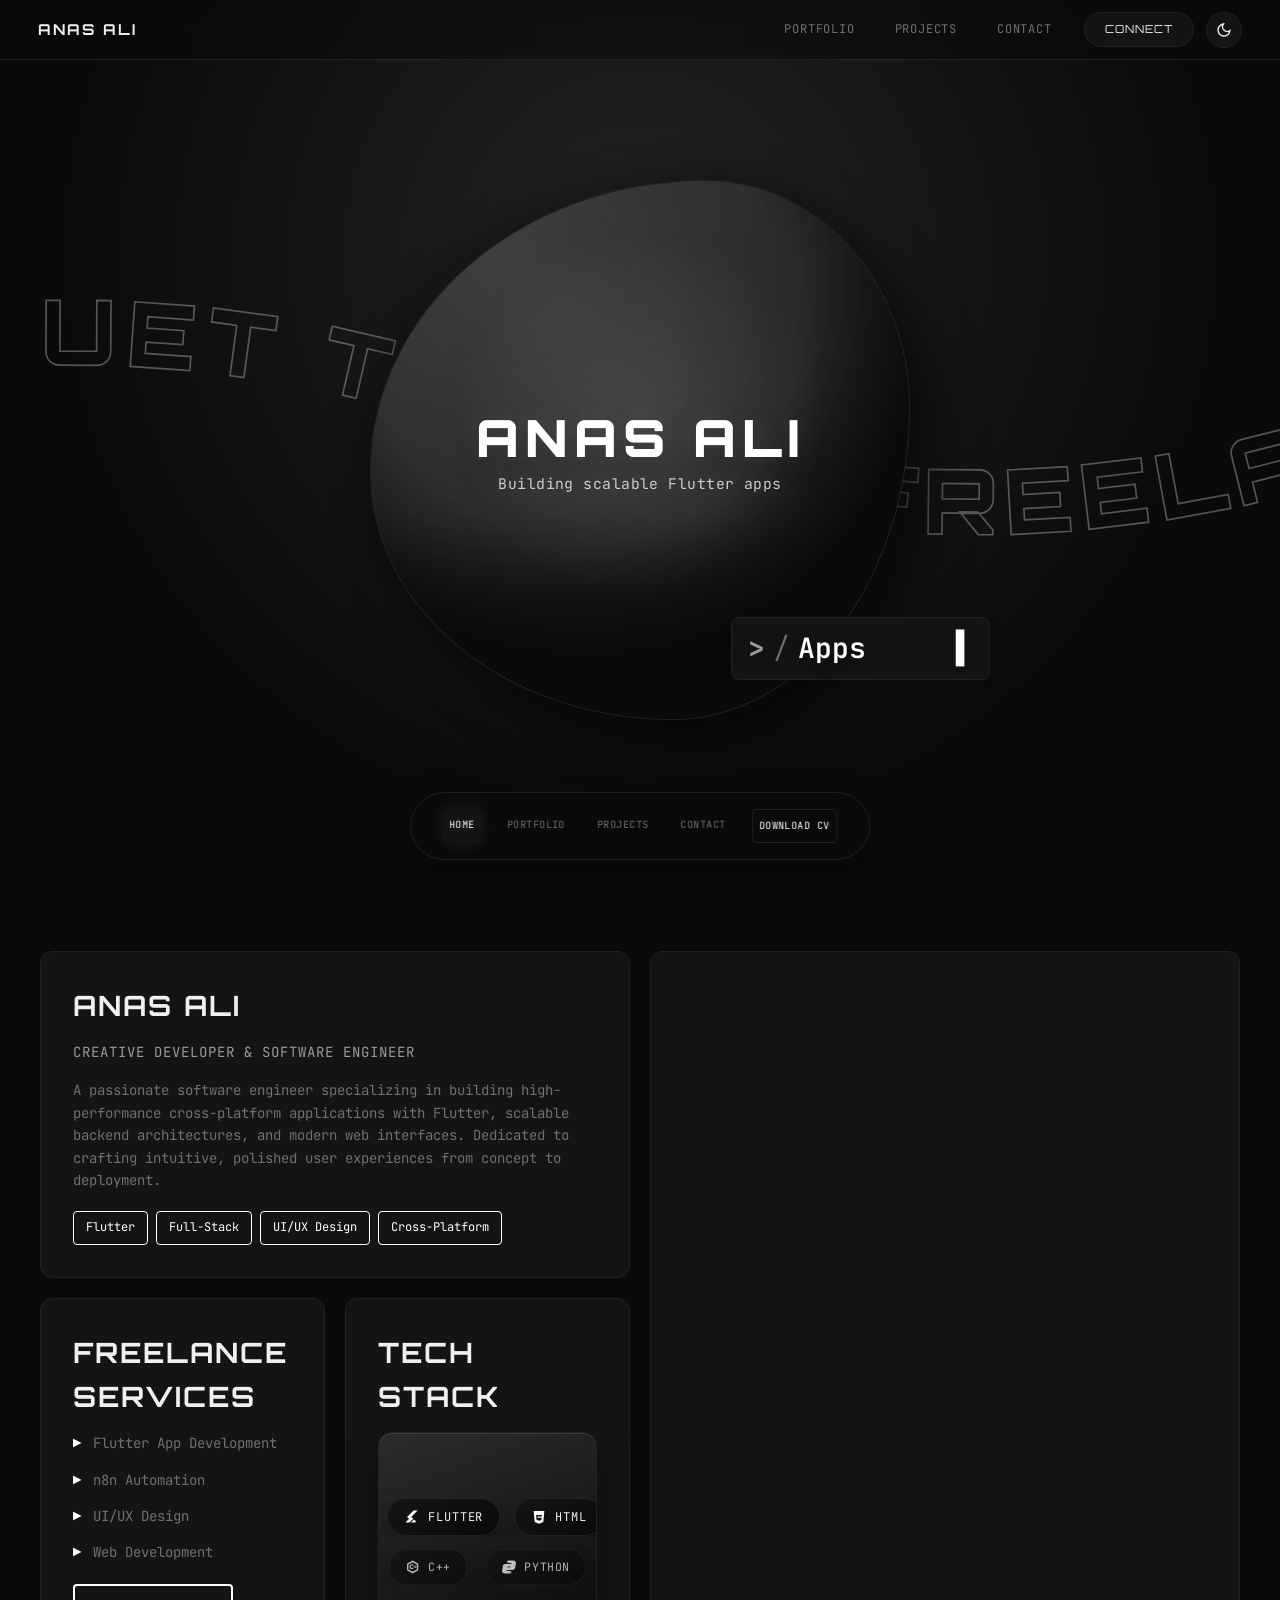
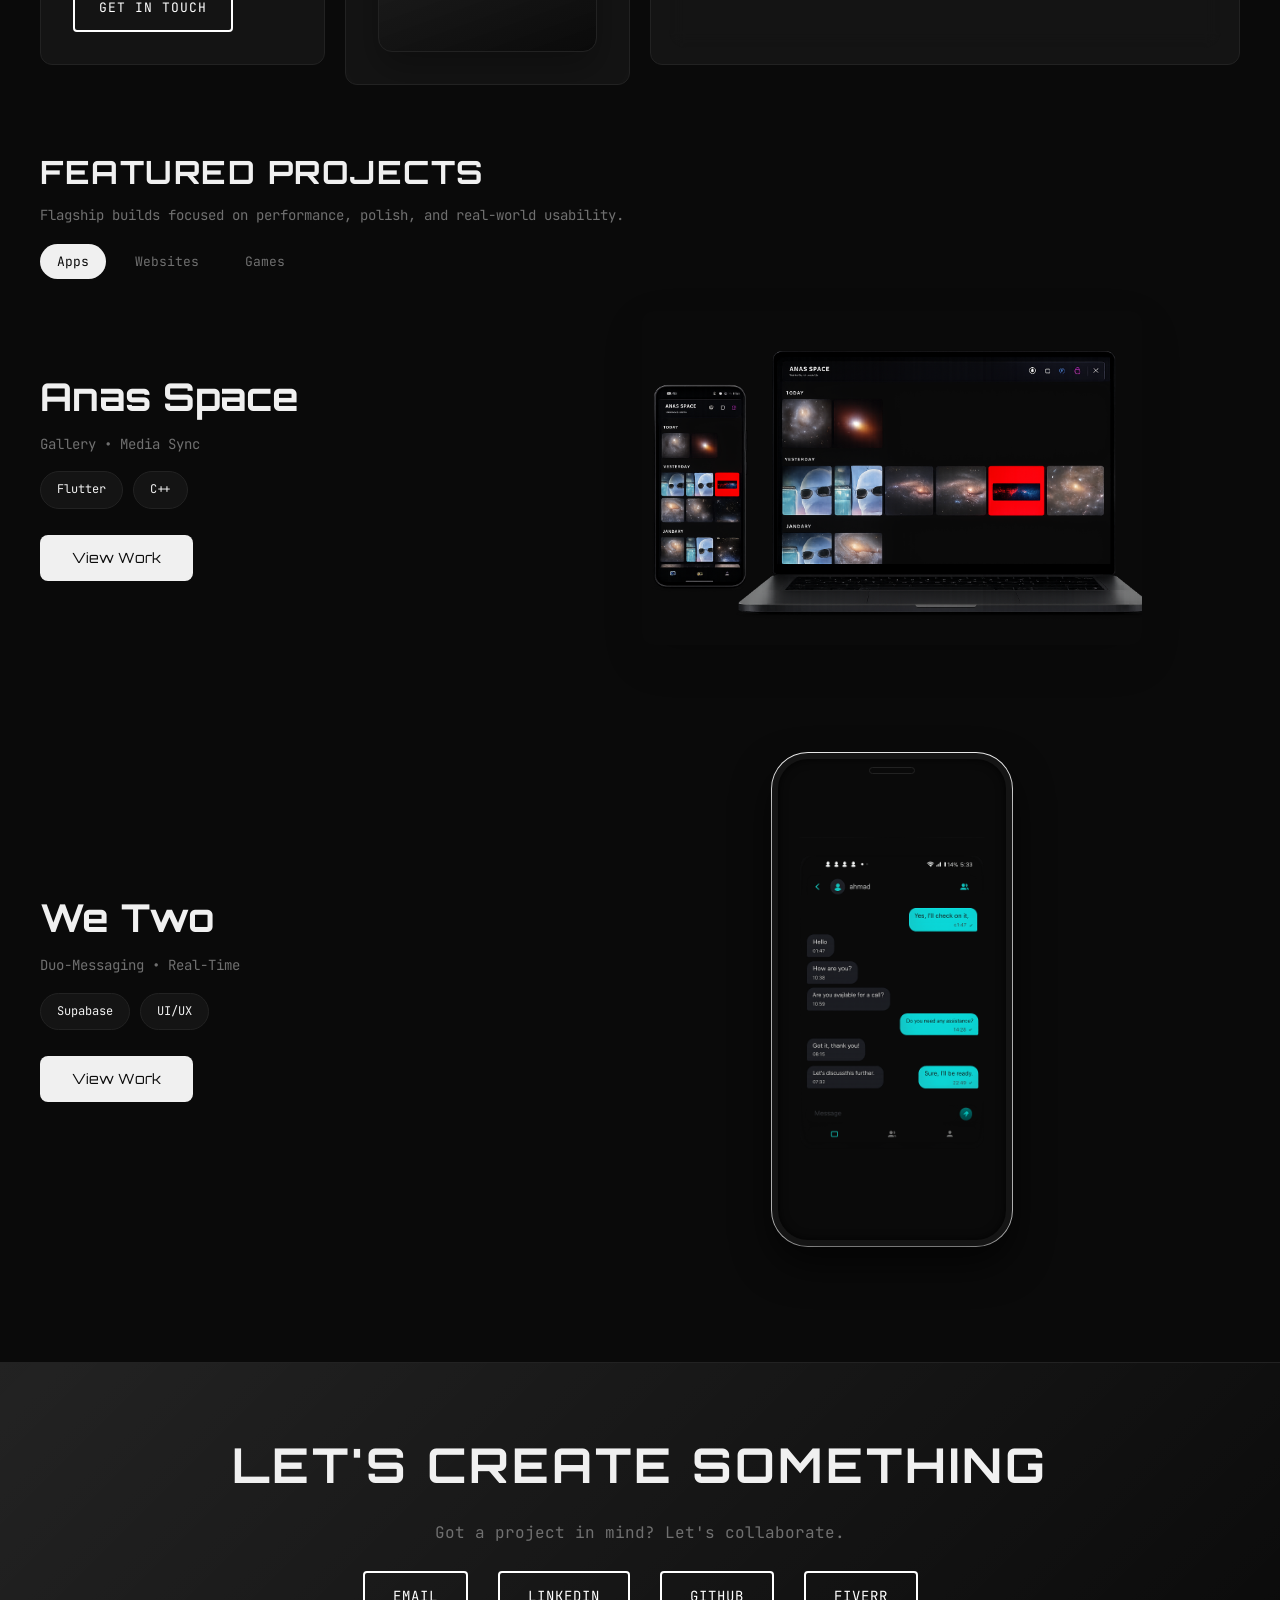
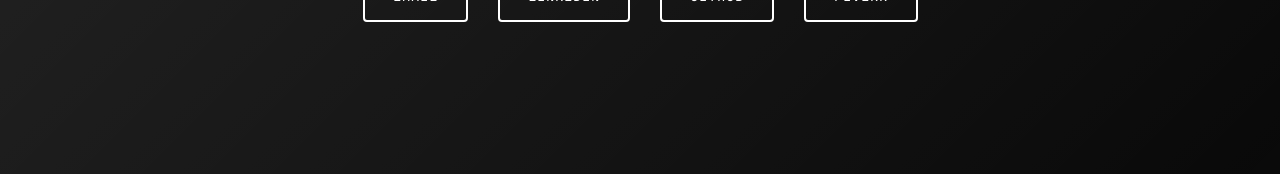
==== commit e6e079af: "Updated the Project section" ====
--- a/index.html
+++ b/index.html
@@ -183,149 +183,115 @@
             <p>Flagship builds focused on performance, polish, and real-world usability.</p>
         </div>
 
+        <div class="project-filter-bar reveal-on-scroll" data-reveal-delay="80">
+            <button class="filter-btn active" data-filter="apps">Apps</button>
+            <button class="filter-btn" data-filter="websites">Websites</button>
+            <button class="filter-btn" data-filter="games">Games</button>
+        </div>
+
         <div class="projects-grid">
-            <!-- Tier 1: Hero Card (Dev Pulse) -->
-            <article class="project-card project-card-hero reveal-on-scroll" data-reveal-delay="120">
-                <div class="project-split">
-                    <div class="project-split-content">
-                        <h3>Dev Pulse</h3>
-                        <p>A real-time developer productivity and telemetry dashboard providing deep insights into coding habits, workflow rhythms, and project metrics.</p>
-
-                        <div class="project-tech-pills">
-                            <span class="project-tech-tag">Flutter</span>
-                            <span class="project-tech-tag">Analytics</span>
-                            <span class="project-tech-tag">Desktop</span>
-                            <span class="project-tech-tag">Telemetry</span>
-                        </div>
-
-                        <a href="projects/dev-pulse.html" class="project-details-btn" id="btn-dev-pulse">
-                            View Project Details
-                            <span class="btn-glow" aria-hidden="true"></span>
-                        </a>
-                    </div>
-                    <div class="project-split-media">
-                        <div class="project-image-placeholder dev-pulse-image" aria-label="Dev Pulse screenshots">
-                            <div class="carousel-container carousel-landscape" aria-roledescription="carousel" aria-label="Dev Pulse project screenshots">
-                                <div class="carousel-track">
-                                    <div class="carousel-slide active" aria-roledescription="slide" aria-label="Slide 1 of 3">
-                                        <!-- REMINDER: Verify exact filename in /assets/ -->
-                                        <img src="assets/Dev Pulse/dev_pulse_ss_0.png" alt="Dev Pulse - Telemetry Dashboard" class="carousel-slide-img">
-                                    </div>
-                                    <div class="carousel-slide" aria-roledescription="slide" aria-label="Slide 2 of 3">
-                                        <!-- REMINDER: Verify exact filename in /assets/ -->
-                                        <img src="assets/Dev Pulse/dev_pulse_ss_1.png" alt="Dev Pulse - Analytics View" class="carousel-slide-img">
-                                    </div>
-                                    <div class="carousel-slide" aria-roledescription="slide" aria-label="Slide 3 of 3">
-                                        <!-- REMINDER: Verify exact filename in /assets/ -->
-                                        <img src="assets/Dev Pulse/dev_pulse_ss_2.png" alt="Dev Pulse - Metrics Breakdown" class="carousel-slide-img">
-                                    </div>
-                                </div>
-
-                                <button class="carousel-btn carousel-btn-prev" aria-label="Previous slide">
-                                    <svg viewBox="0 0 24 24" fill="none" stroke="currentColor" stroke-width="2"><polyline points="15 18 9 12 15 6"/></svg>
-                                </button>
-                                <button class="carousel-btn carousel-btn-next" aria-label="Next slide">
-                                    <svg viewBox="0 0 24 24" fill="none" stroke="currentColor" stroke-width="2"><polyline points="9 6 15 12 9 18"/></svg>
-                                </button>
-
-                                <div class="carousel-indicators" aria-label="Slide navigation">
-                                    <div class="dot active" aria-label="Slide 1"></div>
-                                    <div class="dot" aria-label="Slide 2"></div>
-                                    <div class="dot" aria-label="Slide 3"></div>
-                                </div>
+            <!-- Website 1: Dev Pulse -->
+            <article class="project-layout-web project-item" data-category="websites" style="display: none;">
+                <h3 class="web-title">Dev Pulse</h3>
+                <div class="web-content">
+                    <div class="web-left">
+                        <div class="web-mockup-container" style="display: flex; justify-content: center;">
+                            <div class="browser-mockup-frame" style="width: 100%; max-width: 800px; display: flex; align-items: center; justify-content: center; overflow: hidden; border-radius: 12px; box-shadow: 0 15px 40px rgba(0,0,0,0.15);">
+                                <img src="assets/Dev Pulse/dev_pulse_ss_0.png" alt="Dev Pulse" style="width: 100%; height: auto; display: block;">
                             </div>
                         </div>
                     </div>
-                </div>
-            </article>
-
-            <!-- Project Card 2: Full-Width Horizontal (Anas Space) -->
-            <article class="project-card project-card-full reveal-on-scroll" data-reveal-delay="180">
-                <div class="project-split">
-                    <div class="project-split-media">
-                        <div class="project-image-placeholder anas-space-image" aria-label="Anas Space screenshot">
-                            <div class="carousel-container carousel-landscape" aria-label="Anas Space project screenshot">
-                                <div class="carousel-track">
-                                    <div class="carousel-slide active" aria-label="Slide 1 of 1">
-                                        <!-- REMINDER: Verify exact filename in /assets/ -->
-                                        <img src="assets/Anas Space/Ss (2).png" alt="Anas Space - Gallery View" class="carousel-slide-img">
-                                    </div>
-                                </div>
+                    <div class="web-right">
+                        <p class="project-subtitle" style="margin-bottom: 12px;">Analytics • Telemetry Dashboard</p>
+                        <div class="ref-tags">
+                            <span class="ref-tag">Flutter</span>
+                            <span class="ref-tag">Desktop</span>
+                        </div>
+                        <a href="projects/dev-pulse.html" class="ref-btn">View Work</a>
+                    </div>
+                </div>
+            </article>
+
+            <!-- App 2: Anas Space -->
+            <article class="project-layout-app project-item" data-category="apps">
+                <div class="app-left">
+                    <h3>Anas Space</h3>
+                    <p class="project-subtitle">Gallery • Media Sync</p>
+                    <div class="ref-tags">
+                        <span class="ref-tag">Flutter</span>
+                        <span class="ref-tag">C++</span>
+                    </div>
+                    <a href="projects/anas-space.html" class="ref-btn">View Work</a>
+                </div>
+                <div class="app-right">
+                    <div class="app-mockup-container">
+                        <img src="assets/Anas Space/Ss (2).png" alt="Anas Space" style="width: 100%; max-width: 500px; height: auto; display: block; border-radius: 12px; box-shadow: 0 15px 40px rgba(0,0,0,0.15);">
+                    </div>
+                </div>
+            </article>
+
+            <!-- App 3: We Two -->
+            <article class="project-layout-app project-item" data-category="apps">
+                <div class="app-left">
+                    <h3>We Two</h3>
+                    <p class="project-subtitle">Duo-Messaging • Real-Time</p>
+                    <div class="ref-tags">
+                        <span class="ref-tag">Supabase</span>
+                        <span class="ref-tag">UI/UX</span>
+                    </div>
+                    <a href="projects/we-two.html" class="ref-btn">View Work</a>
+                </div>
+                <div class="app-right">
+                    <div class="app-mockup-container">
+                        <div class="mobile-mockup-frame">
+                            <img src="assets/We Two/SS.png" alt="We Two" style="width: 100%; height: auto; display: block; border-radius: 20px;">
+                        </div>
+                    </div>
+                </div>
+            </article>
+
+            <!-- Website 1: Dummy -->
+            <article class="project-layout-web project-item" data-category="websites" style="display: none;">
+                <h3 class="web-title">The Client Command Center.</h3>
+                <div class="web-content">
+                    <div class="web-left">
+                        <div class="web-mockup-container">
+                            <div class="browser-mockup-frame" style="width: 100%; aspect-ratio: 16/9; background: var(--bg-secondary); border: 1px solid var(--border-color); border-radius: 12px; display: flex; align-items: center; justify-content: center; color: var(--text-muted);">
+                                Website Mockup Image
                             </div>
                         </div>
                     </div>
-                    <div class="project-split-content">
-                        <h3>Anas Space</h3>
-                        <p>A cross-platform desktop and mobile gallery application featuring high-performance local media synchronization, responsive rendering, and a clean modern visual language.</p>
-
-                        <div class="project-tech-pills">
-                            <span class="project-tech-tag">Flutter</span>
-                            <span class="project-tech-tag">C++</span>
-                            <span class="project-tech-tag">Desktop</span>
-                            <span class="project-tech-tag">Mobile</span>
-                        </div>
-
-                        <a href="projects/anas-space.html" class="project-details-btn" id="btn-anas-space">
-                            View Project Details
-                            <span class="btn-glow" aria-hidden="true"></span>
-                        </a>
-                    </div>
-                </div>
-            </article>
-
-            <!-- Project Card 3: Full-Width Horizontal (We Two) -->
-            <article class="project-card project-card-full reveal-on-scroll" data-reveal-delay="240">
-                <div class="project-split">
-                    <div class="project-split-content">
-                        <h3>We Two</h3>
-                        <p>A real-time, duo-messaging application featuring a custom theming engine, soft UI aesthetics, and instant local-state syncing.</p>
-
-                        <div class="project-tech-pills">
-                            <span class="project-tech-tag">Flutter</span>
-                            <span class="project-tech-tag">Supabase</span>
-                            <span class="project-tech-tag">Real-Time</span>
-                            <span class="project-tech-tag">UI/UX</span>
-                        </div>
-
-                        <a href="projects/we-two.html" class="project-details-btn" id="btn-we-two">
-                            View Project Details
-                            <span class="btn-glow" aria-hidden="true"></span>
-                        </a>
-                    </div>
-                    <div class="project-split-media">
-                        <div class="project-image-placeholder we-two-image" aria-label="We Two screenshots">
-                            <div class="mobile-mockup-frame" aria-label="We Two mobile mockup">
-                                <div class="carousel-container carousel-portrait" aria-roledescription="carousel" aria-label="We Two project screenshots">
-                                    <div class="carousel-track">
-                                        <div class="carousel-slide active" aria-roledescription="slide" aria-label="Slide 1 of 3">
-                                            <!-- REMINDER: Verify exact filename in /assets/ -->
-                                            <img src="assets/We Two/SS.png" alt="We Two - Chat Interface" class="carousel-slide-img">
-                                        </div>
-                                        <div class="carousel-slide" aria-roledescription="slide" aria-label="Slide 2 of 3">
-                                            <!-- REMINDER: Verify exact filename in /assets/ -->
-                                            <img src="assets/We Two/WhatsApp Image 2026-07-07 at 5.34.49 AM.jpeg" alt="We Two - Duo Messaging" class="carousel-slide-img">
-                                        </div>
-                                        <div class="carousel-slide" aria-roledescription="slide" aria-label="Slide 3 of 3">
-                                            <!-- REMINDER: Verify exact filename in /assets/ -->
-                                            <img src="assets/We Two/WhatsApp Image 2026-07-07 at 5.34.49 AM (1).jpeg" alt="We Two - Custom Theming" class="carousel-slide-img">
-                                        </div>
-                                    </div>
-
-                                    <button class="carousel-btn carousel-btn-prev" aria-label="Previous slide">
-                                        <svg viewBox="0 0 24 24" fill="none" stroke="currentColor" stroke-width="2"><polyline points="15 18 9 12 15 6"/></svg>
-                                    </button>
-                                    <button class="carousel-btn carousel-btn-next" aria-label="Next slide">
-                                        <svg viewBox="0 0 24 24" fill="none" stroke="currentColor" stroke-width="2"><polyline points="9 6 15 12 9 18"/></svg>
-                                    </button>
-
-                                    <div class="carousel-indicators" aria-label="Slide navigation">
-                                        <div class="dot active" aria-label="Slide 1"></div>
-                                        <div class="dot" aria-label="Slide 2"></div>
-                                        <div class="dot" aria-label="Slide 3"></div>
-                                    </div>
-                                </div>
+                    <div class="web-right">
+                        <div class="ref-tags">
+                            <span class="ref-tag">2023 Fall</span>
+                            <span class="ref-tag">Dashboard</span>
+                            <span class="ref-tag">B2B</span>
+                            <span class="ref-tag">Client-facing</span>
+                            <span class="ref-tag">Rapid Prototyping</span>
+                        </div>
+                        <a href="#" class="ref-btn">View Work</a>
+                    </div>
+                </div>
+            </article>
+
+            <!-- Game 1: Dummy -->
+            <article class="project-layout-web project-item" data-category="games" style="display: none;">
+                <h3 class="web-title">Immersive 3D World.</h3>
+                <div class="web-content">
+                    <div class="web-left">
+                        <div class="web-mockup-container">
+                            <div class="browser-mockup-frame" style="width: 100%; aspect-ratio: 16/9; background: var(--bg-secondary); border: 1px solid var(--border-color); border-radius: 12px; display: flex; align-items: center; justify-content: center; color: var(--text-muted);">
+                                Game Mockup Image
                             </div>
                         </div>
+                    </div>
+                    <div class="web-right">
+                        <div class="ref-tags">
+                            <span class="ref-tag">Unity</span>
+                            <span class="ref-tag">C#</span>
+                            <span class="ref-tag">Multiplayer</span>
+                        </div>
+                        <a href="#" class="ref-btn">View Work</a>
                     </div>
                 </div>
             </article>
--- a/styles.css
+++ b/styles.css
@@ -1476,6 +1476,154 @@
 .theme-icon-sun { display: none; }
 .theme-icon-moon { display: block; }
 
+/* ── Project Filter Bar ── */
+.project-filter-bar {
+    display: flex;
+    gap: 12px;
+    margin-bottom: 32px;
+}
+
+.filter-btn {
+    padding: 8px 16px;
+    border-radius: 999px;
+    border: 1px solid transparent;
+    background: transparent;
+    color: var(--text-muted);
+    font-family: 'JetBrains Mono', monospace;
+    font-size: 13px;
+    cursor: pointer;
+    transition: all 0.3s ease;
+}
+
+.filter-btn:hover {
+    color: var(--text-main);
+}
+
+.filter-btn.active {
+    background: var(--text-main);
+    color: var(--bg-color);
+}
+
+html.light .filter-btn.active {
+    background: var(--text-main);
+    color: var(--bg-secondary);
+}
+
+/* ── Reference Layouts ── */
+.project-item {
+    margin-bottom: 60px;
+    display: block; /* will be toggled by JS */
+}
+
+/* Mobile App Layout */
+.project-layout-app {
+    display: grid;
+    grid-template-columns: 1fr 1.5fr;
+    gap: 40px;
+    align-items: center;
+}
+
+.app-left {
+    display: flex;
+    flex-direction: column;
+    gap: 16px;
+    align-items: flex-start;
+}
+
+.app-left h3 {
+    font-family: 'Orbitron', sans-serif;
+    font-size: 2.4rem;
+    line-height: 1.1;
+    margin: 0;
+}
+
+.project-subtitle {
+    color: var(--text-muted);
+    font-size: 14px;
+}
+
+.app-right .app-mockup-container {
+    display: flex;
+    justify-content: center;
+    align-items: center;
+}
+
+/* Website & Game Layout */
+.project-layout-web {
+    display: flex;
+    flex-direction: column;
+    gap: 24px;
+}
+
+.web-title {
+    font-family: 'Orbitron', sans-serif;
+    font-size: 2.4rem;
+    margin: 0;
+}
+
+.web-content {
+    display: grid;
+    grid-template-columns: 2fr 1fr;
+    gap: 40px;
+}
+
+.web-right {
+    display: flex;
+    flex-direction: column;
+    gap: 24px;
+    align-items: flex-start;
+}
+
+/* Common Reference Elements */
+.ref-tags {
+    display: flex;
+    flex-wrap: wrap;
+    gap: 10px;
+}
+
+.ref-tag {
+    background: var(--bg-secondary);
+    border: 1px solid var(--border-color);
+    padding: 8px 16px;
+    border-radius: 999px;
+    font-size: 12px;
+    color: var(--text-main);
+}
+
+.ref-btn {
+    background: var(--text-main);
+    color: var(--bg-color);
+    padding: 12px 32px;
+    border-radius: 8px;
+    text-decoration: none;
+    font-family: 'Orbitron', sans-serif;
+    font-size: 14px;
+    display: inline-flex;
+    align-items: center;
+    justify-content: center;
+    transition: transform 0.2s ease, opacity 0.2s ease;
+    margin-top: 10px;
+}
+
+.ref-btn:hover {
+    transform: translateY(-2px);
+    opacity: 0.9;
+}
+
+html.light .ref-btn {
+    color: var(--bg-secondary);
+}
+
+@media (max-width: 900px) {
+    .project-layout-app {
+        grid-template-columns: 1fr;
+    }
+    .web-content {
+        grid-template-columns: 1fr;
+    }
+}
+
+
 /* ── Light Mode ── */
 html.light .theme-icon-sun { display: block; }
 html.light .theme-icon-moon { display: none; }
@@ -1518,7 +1666,7 @@
 html.light .user-image-placeholder {
     background: linear-gradient(154deg, var(--bg-secondary) 0%, var(--bg-color) 62%, var(--bg-color) 100%);
     border-color: var(--border-color);
-    box-shadow: 8px 8px 24px rgba(0,0,0,0.08), -6px -6px 16px rgba(255,255,255,0.9);
+    box-shadow: 8px 8px 24px rgba(var(--shadow-rgb),0.08), -6px -6px 16px rgba(255,255,255,0.9);
 }
 
 html.light .bubble-name { color: var(--text-main); text-shadow: none; }
@@ -1527,7 +1675,7 @@
 html.light .hero-intro {
     background: linear-gradient(165deg, rgba(255,255,255,0.92), rgba(248,248,248,0.85));
     border-color: var(--border-color);
-    box-shadow: 6px 6px 20px rgba(0,0,0,0.06), -4px -4px 14px rgba(255,255,255,0.8);
+    box-shadow: 6px 6px 20px rgba(var(--shadow-rgb),0.06), -4px -4px 14px rgba(255,255,255,0.8);
 }
 
 html.light .intro-greeting { color: var(--text-main); text-shadow: none; }
@@ -1602,7 +1750,7 @@
 html.light .mobile-mockup-frame {
     background: var(--bg-color);
     border-color: var(--bg-secondary);
-    box-shadow: 0 8px 20px rgba(0,0,0,0.1), 0 0 0 1px var(--primary-accent);
+    box-shadow: 0 8px 20px rgba(var(--shadow-rgb),0.1), 0 0 0 1px var(--primary-accent);
 }
 
 html.light .carousel-slide-img { border-color: var(--border-color); box-shadow: 0 4px 12px var(--glow-color); }
@@ -2247,3 +2395,198 @@
         width: 76px;
     }
 }
+
+/* ── Settings Toggle & Modal ── */
+.settings-toggle {
+    background: transparent;
+    border: none;
+    color: var(--text-muted);
+    cursor: pointer;
+    display: flex;
+    align-items: center;
+    justify-content: center;
+    padding: 8px;
+    border-radius: 8px;
+    transition: all 0.3s ease;
+}
+
+.settings-toggle:hover {
+    color: var(--primary-accent);
+    background-color: var(--bg-secondary);
+}
+
+.settings-modal {
+    position: fixed;
+    top: 0;
+    left: 0;
+    width: 100%;
+    height: 100%;
+    background-color: rgba(0, 0, 0, 0.7);
+    z-index: 9999;
+    display: flex;
+    align-items: center;
+    justify-content: center;
+    opacity: 0;
+    pointer-events: none;
+    transition: opacity 0.3s ease;
+    backdrop-filter: blur(5px);
+}
+
+.settings-modal.active {
+    opacity: 1;
+    pointer-events: auto;
+}
+
+.settings-modal-content {
+    background-color: var(--bg-color);
+    border: 1px solid var(--border-color);
+    border-radius: 12px;
+    width: 90%;
+    max-width: 400px;
+    padding: 24px;
+    box-shadow: 0 10px 40px rgba(0, 0, 0, 0.5), 0 0 0 1px var(--glow-color);
+    transform: translateY(20px);
+    transition: transform 0.3s cubic-bezier(0.4, 0, 0.2, 1);
+}
+
+.settings-modal.active .settings-modal-content {
+    transform: translateY(0);
+}
+
+.settings-header {
+    display: flex;
+    align-items: center;
+    justify-content: space-between;
+    margin-bottom: 24px;
+    border-bottom: 1px solid var(--border-color);
+    padding-bottom: 12px;
+}
+
+.settings-header h2 {
+    font-family: 'Orbitron', sans-serif;
+    font-size: 1.2rem;
+    color: var(--text-main);
+    letter-spacing: 1px;
+}
+
+.settings-close {
+    background: transparent;
+    border: none;
+    color: var(--text-muted);
+    font-size: 1.5rem;
+    cursor: pointer;
+    line-height: 1;
+    transition: color 0.3s ease;
+}
+
+.settings-close:hover {
+    color: var(--primary-accent);
+}
+
+.settings-group {
+    display: flex;
+    flex-direction: column;
+    gap: 8px;
+    margin-bottom: 16px;
+}
+
+.settings-group label {
+    font-size: 0.9rem;
+    color: var(--text-muted);
+    text-transform: uppercase;
+    letter-spacing: 0.5px;
+}
+    }
+
+    .nav-dock {
+        left: 10px;
+        right: 10px;
+        width: auto;
+        transform: none;
+        bottom: 10px;
+        padding: 10px;
+        gap: 6px;
+        display: grid;
+        grid-template-columns: repeat(4, minmax(0, 1fr));
+        justify-content: initial;
+        overflow: visible;
+    }
+
+    .nav-dock-item {
+        white-space: normal;
+        min-width: 0;
+        padding: 8px 6px;
+        font-size: 10px;
+        letter-spacing: 0.45px;
+        text-align: center;
+    }
+
+    .nav-dock-cv {
+        grid-column: 1 / -1;
+    }
+
+    .contact-section {
+        padding: 64px 20px 152px;
+    }
+
+    .contact-section p {
+        margin-bottom: 26px;
+    }
+}
+
+@media (max-width: 480px) {
+    .bento-grid {
+        padding: 20px 12px;
+    }
+
+    .selected-projects {
+        padding: 0 12px 28px;
+    }
+
+    .carousel-portrait {
+        max-height: 280px;
+    }
+
+    .bento-item {
+        padding: 16px;
+        border-radius: 10px;
+    }
+
+    .contact-links {
+        gap: 15px;
+    }
+
+    .contact-link {
+        padding: 10px 18px;
+        font-size: 12px;
+    }
+
+    .user-image-placeholder {
+        width: min(84vw, 330px);
+    }
+
+    .connect-bento-grid {
+        grid-template-columns: repeat(2, minmax(0, 1fr));
+    }
+
+    .compact-card-link {
+        min-height: 108px;
+        padding: 12px 8px 10px;
+        width: 100%;
+        align-items: center;
+        justify-content: center;
+        text-align: center;
+    }
+
+    .compact-platform {
+        font-size: 0.66rem;
+    }
+
+    .compact-handle {
+        font-size: 0.62rem;
+    }
+
+    .connect-mini-bubble {
+        width: 76px;
+    }
+}
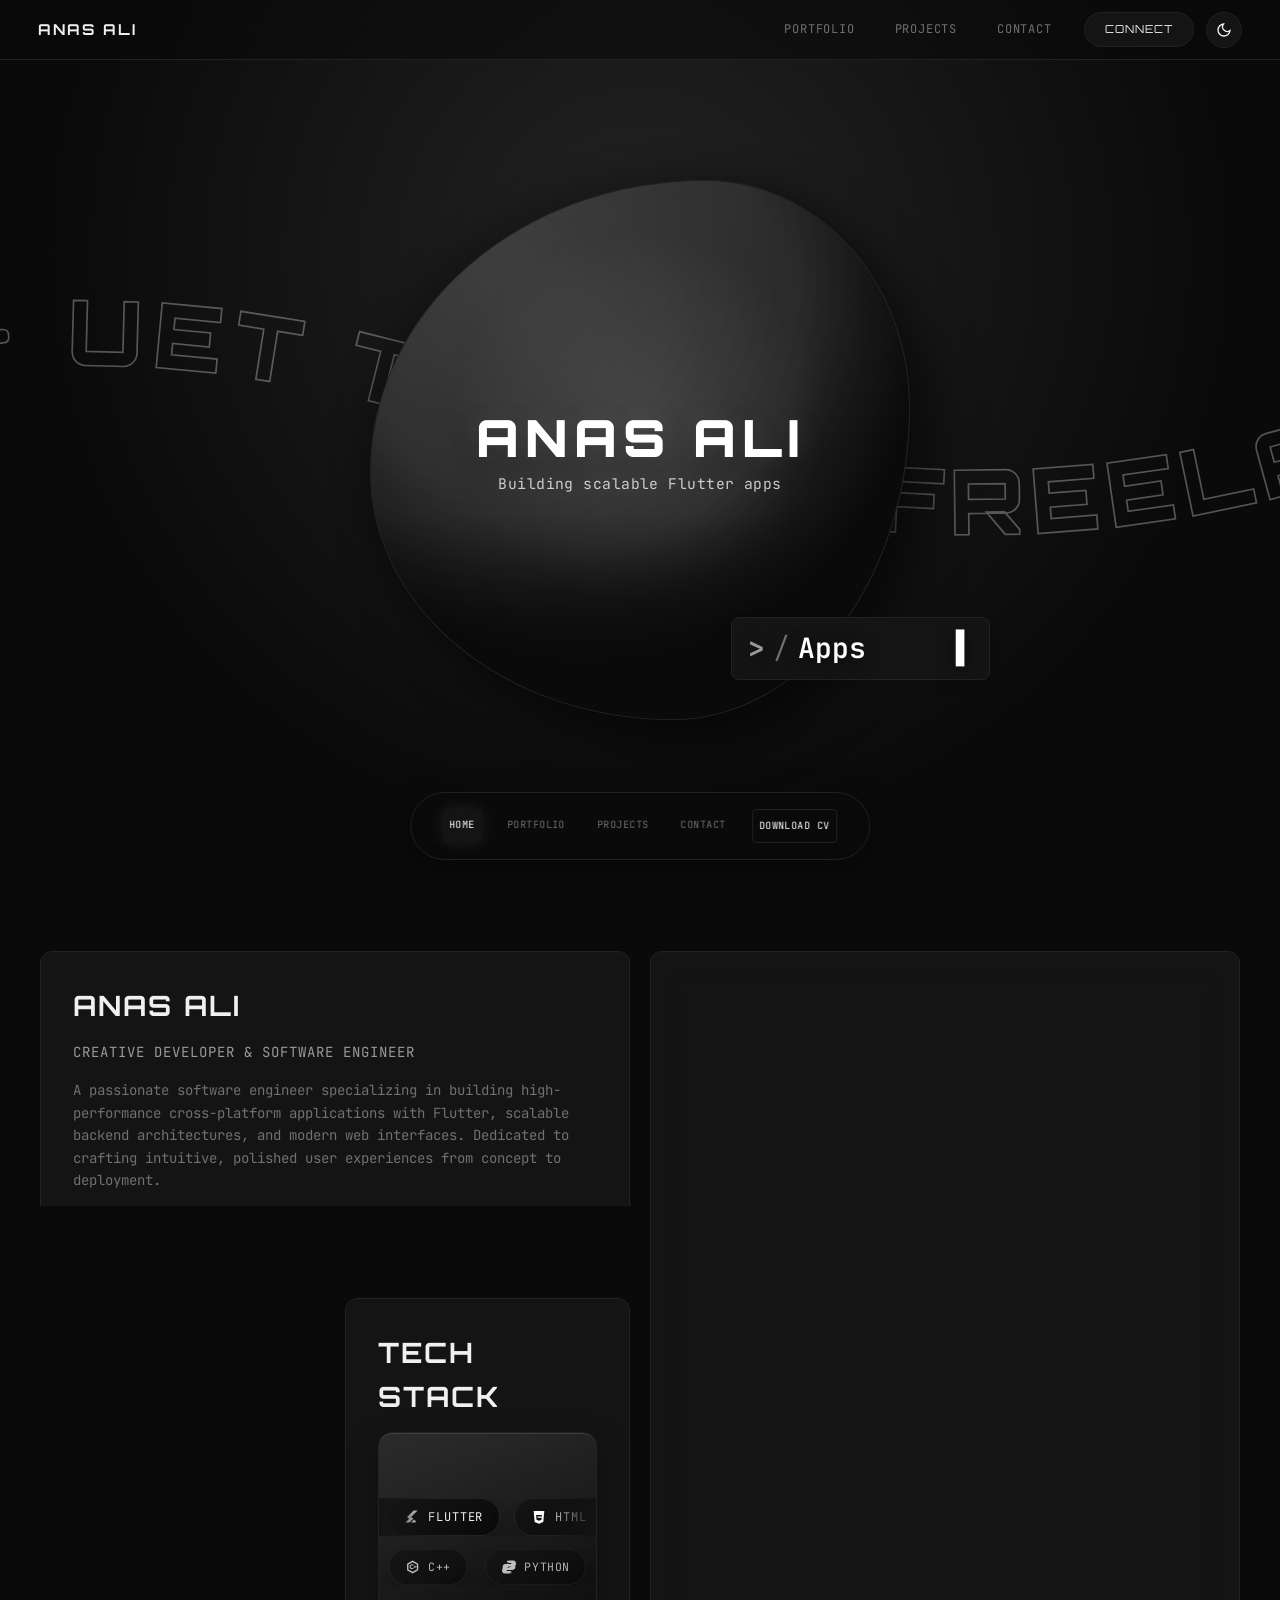
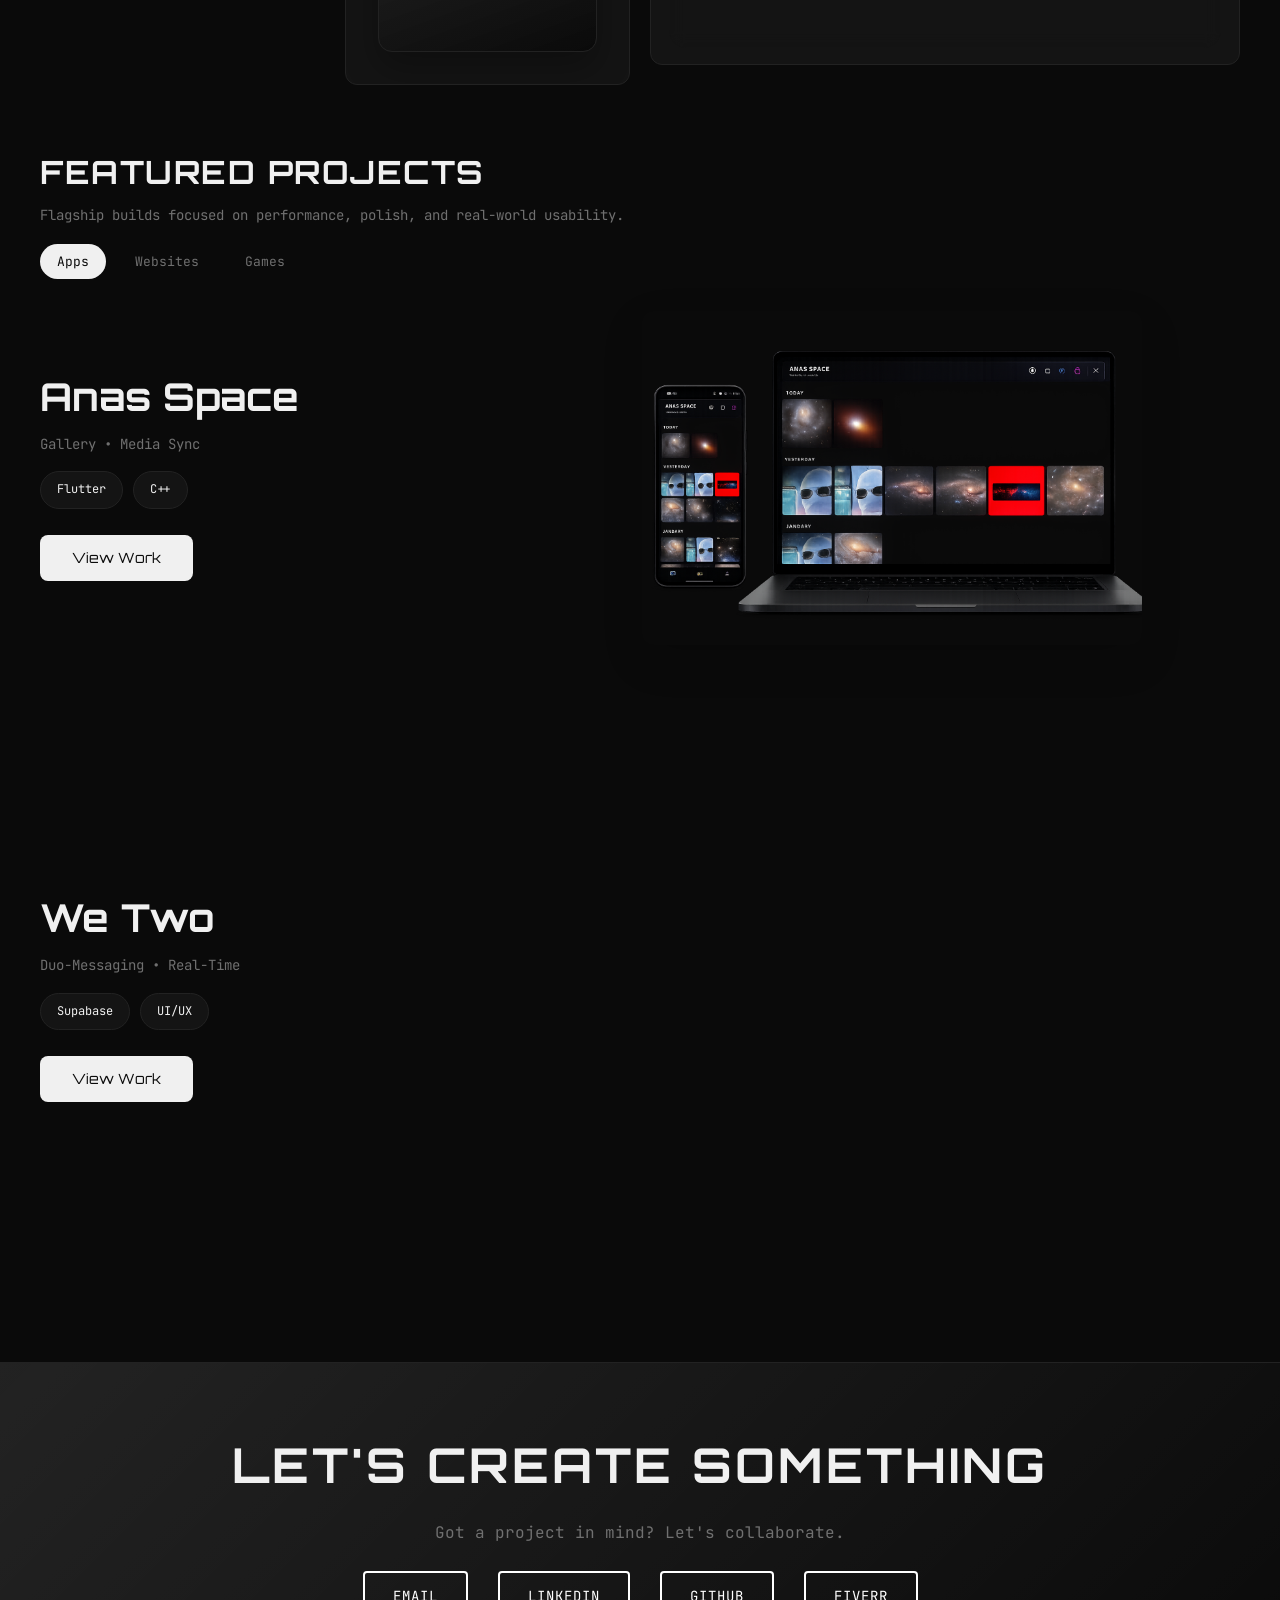
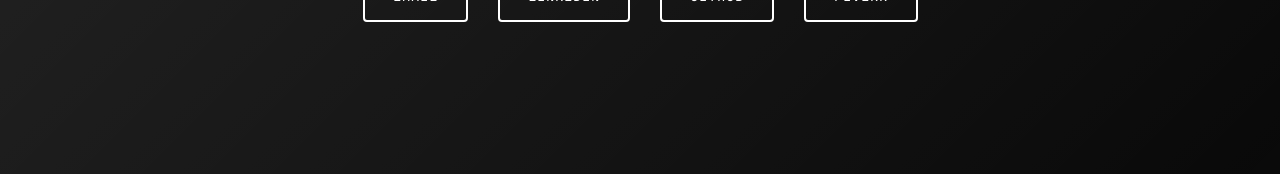
==== commit 059bbf72: "Changed the My Work Page" ====
--- a/index.html
+++ b/index.html
@@ -197,15 +197,21 @@
                     <div class="web-left">
                         <div class="web-mockup-container" style="display: flex; justify-content: center;">
                             <div class="browser-mockup-frame" style="width: 100%; max-width: 800px; display: flex; align-items: center; justify-content: center; overflow: hidden; border-radius: 12px; box-shadow: 0 15px 40px rgba(0,0,0,0.15);">
-                                <img src="assets/Dev Pulse/dev_pulse_ss_0.png" alt="Dev Pulse" style="width: 100%; height: auto; display: block;">
+                                <img src="assets/Dev Pulse/Dev_Pulse_home2.png" alt="Dev Pulse" style="width: 100%; height: auto; display: block;">
                             </div>
                         </div>
                     </div>
                     <div class="web-right">
-                        <p class="project-subtitle" style="margin-bottom: 12px;">Analytics • Telemetry Dashboard</p>
+                        <p class="project-subtitle" style="margin-bottom: 12px;">Developer Tools • Code Snippet Vault</p>
                         <div class="ref-tags">
-                            <span class="ref-tag">Flutter</span>
-                            <span class="ref-tag">Desktop</span>
+                            <span class="ref-tag">nextjs</span>
+                            <span class="ref-tag">supabase</span>
+                            <span class="ref-tag">postgresql</span>
+                            <span class="ref-tag">code-snippets</span>
+                            <span class="ref-tag">full-stack</span>
+                            <span class="ref-tag">open-source</span>
+                            <span class="ref-tag">react</span>
+                            <span class="ref-tag">vercel</span>
                         </div>
                         <a href="projects/dev-pulse.html" class="ref-btn">View Work</a>
                     </div>
--- a/styles.css
+++ b/styles.css
@@ -2590,3 +2590,124 @@
         width: 76px;
     }
 }
+
+/* UX Case Study Layout */
+.case-study-layout {
+    display: flex;
+    justify-content: center;
+    max-width: 1400px;
+    margin: 0 auto;
+    position: relative;
+    padding: 60px 40px;
+    gap: 60px;
+}
+
+.case-study-content {
+    flex: 1;
+    max-width: 800px;
+    display: flex;
+    flex-direction: column;
+    gap: 80px;
+}
+
+.case-study-section {
+    text-align: center;
+    scroll-margin-top: 100px; /* For anchor links */
+}
+
+.case-study-section-header {
+    font-family: 'Orbitron', sans-serif;
+    font-size: 2rem;
+    font-weight: 700;
+    margin-bottom: 24px;
+    text-transform: uppercase;
+    position: relative;
+    display: inline-block;
+    color: var(--text-main);
+}
+
+.case-study-section-header::before {
+    content: '';
+    position: absolute;
+    top: -20px;
+    left: 50%;
+    transform: translateX(-50%);
+    width: 40px;
+    height: 2px;
+    background-color: var(--text-muted);
+}
+
+.case-study-subheader {
+    font-size: 1.5rem;
+    font-weight: 600;
+    margin-bottom: 24px;
+    color: var(--text-main);
+}
+
+.case-study-text {
+    font-size: 1.1rem;
+    color: var(--text-muted);
+    line-height: 1.8;
+    margin-bottom: 32px;
+}
+
+.case-study-text strong {
+    color: var(--text-main);
+    font-weight: 700;
+}
+
+.case-study-nav-container {
+    width: 200px;
+    flex-shrink: 0;
+    display: none;
+}
+
+@media (min-width: 1024px) {
+    .case-study-nav-container {
+        display: block;
+    }
+}
+
+.case-study-nav {
+    position: sticky;
+    top: 120px;
+    display: flex;
+    flex-direction: column;
+    gap: 16px;
+    text-align: right;
+    padding-right: 16px;
+}
+
+.case-study-nav-item {
+    font-size: 0.9rem;
+    color: var(--text-muted);
+    text-decoration: none;
+    transition: all 0.3s ease;
+    position: relative;
+    padding-right: 12px;
+}
+
+.case-study-nav-item:hover {
+    color: var(--text-main);
+}
+
+.case-study-nav-item.active {
+    color: var(--text-main);
+    font-weight: 600;
+}
+
+.case-study-nav-item.active::after {
+    content: '';
+    position: absolute;
+    right: -2px;
+    top: 50%;
+    transform: translateY(-50%);
+    width: 3px;
+    height: 16px;
+    background-color: #8b5cf6;
+    border-radius: 2px;
+}
+
+html.light .case-study-nav-item.active::after {
+    background-color: #7c3aed;
+}
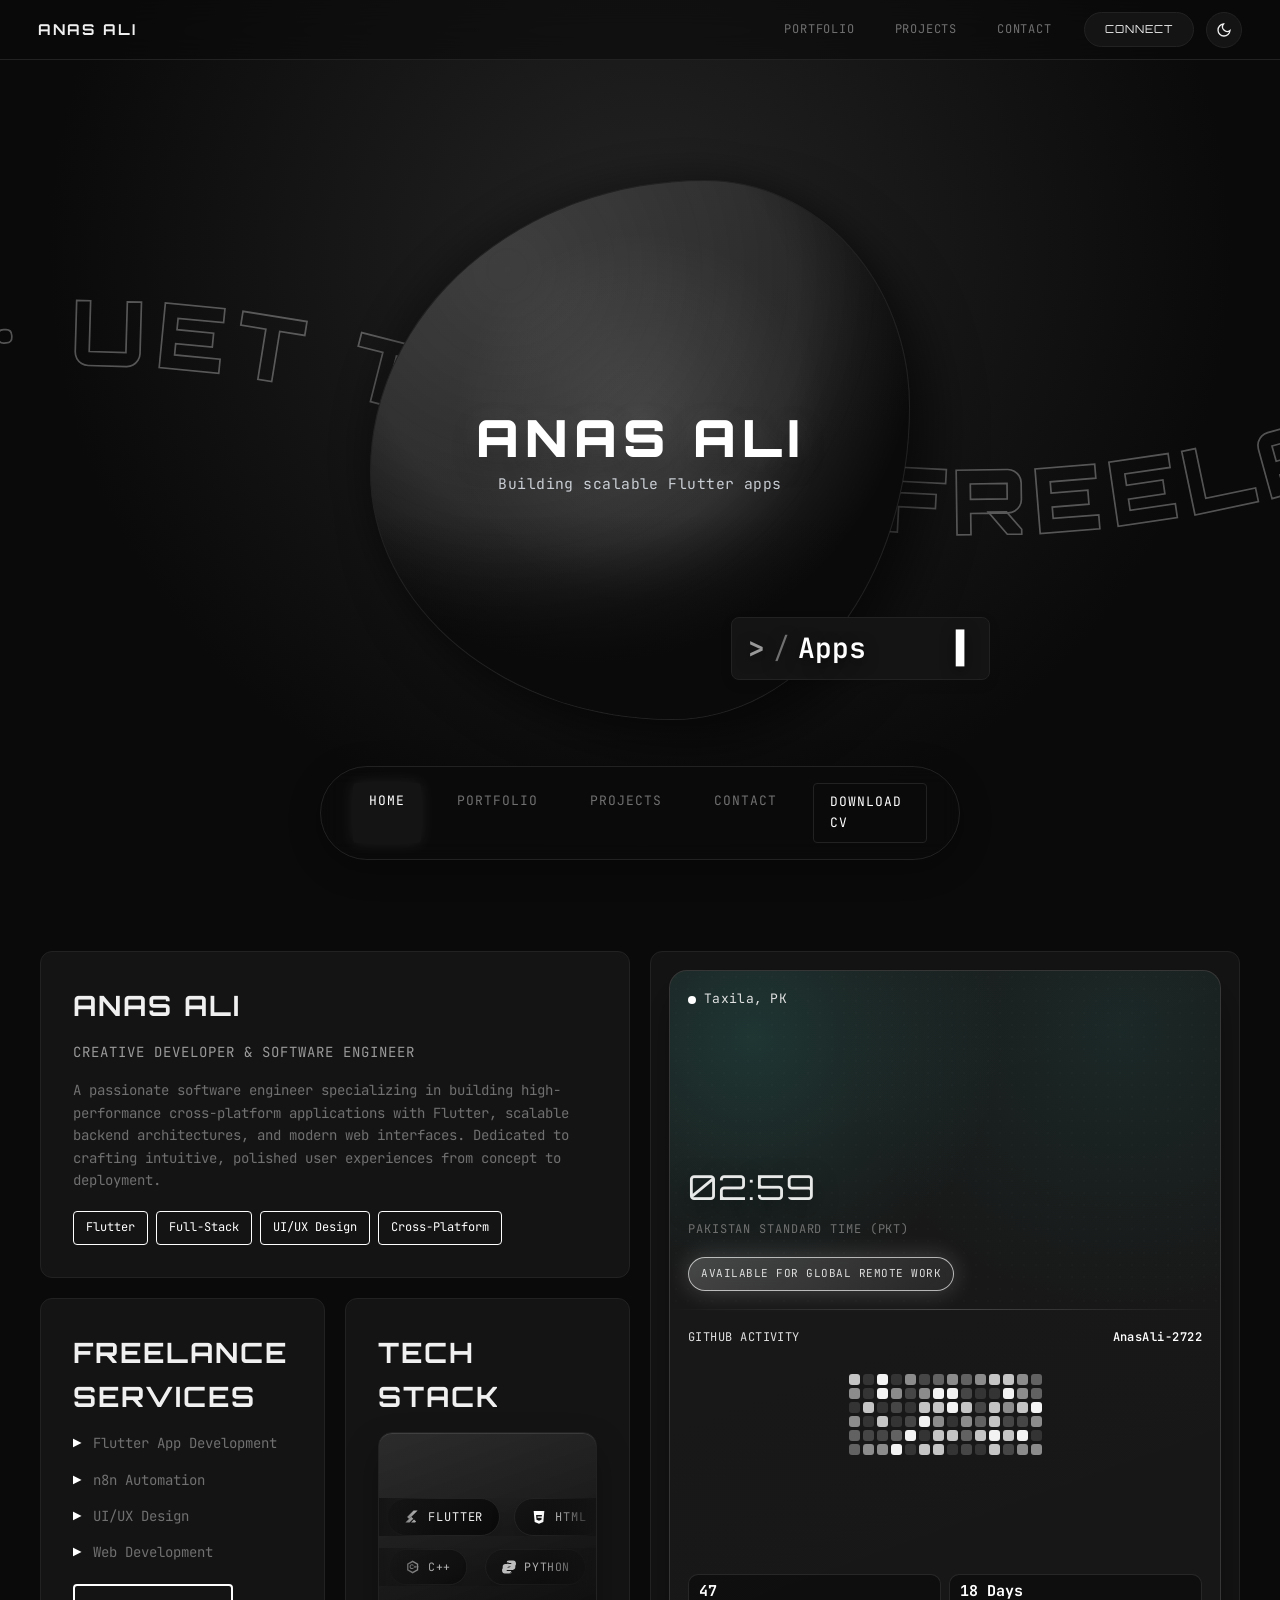
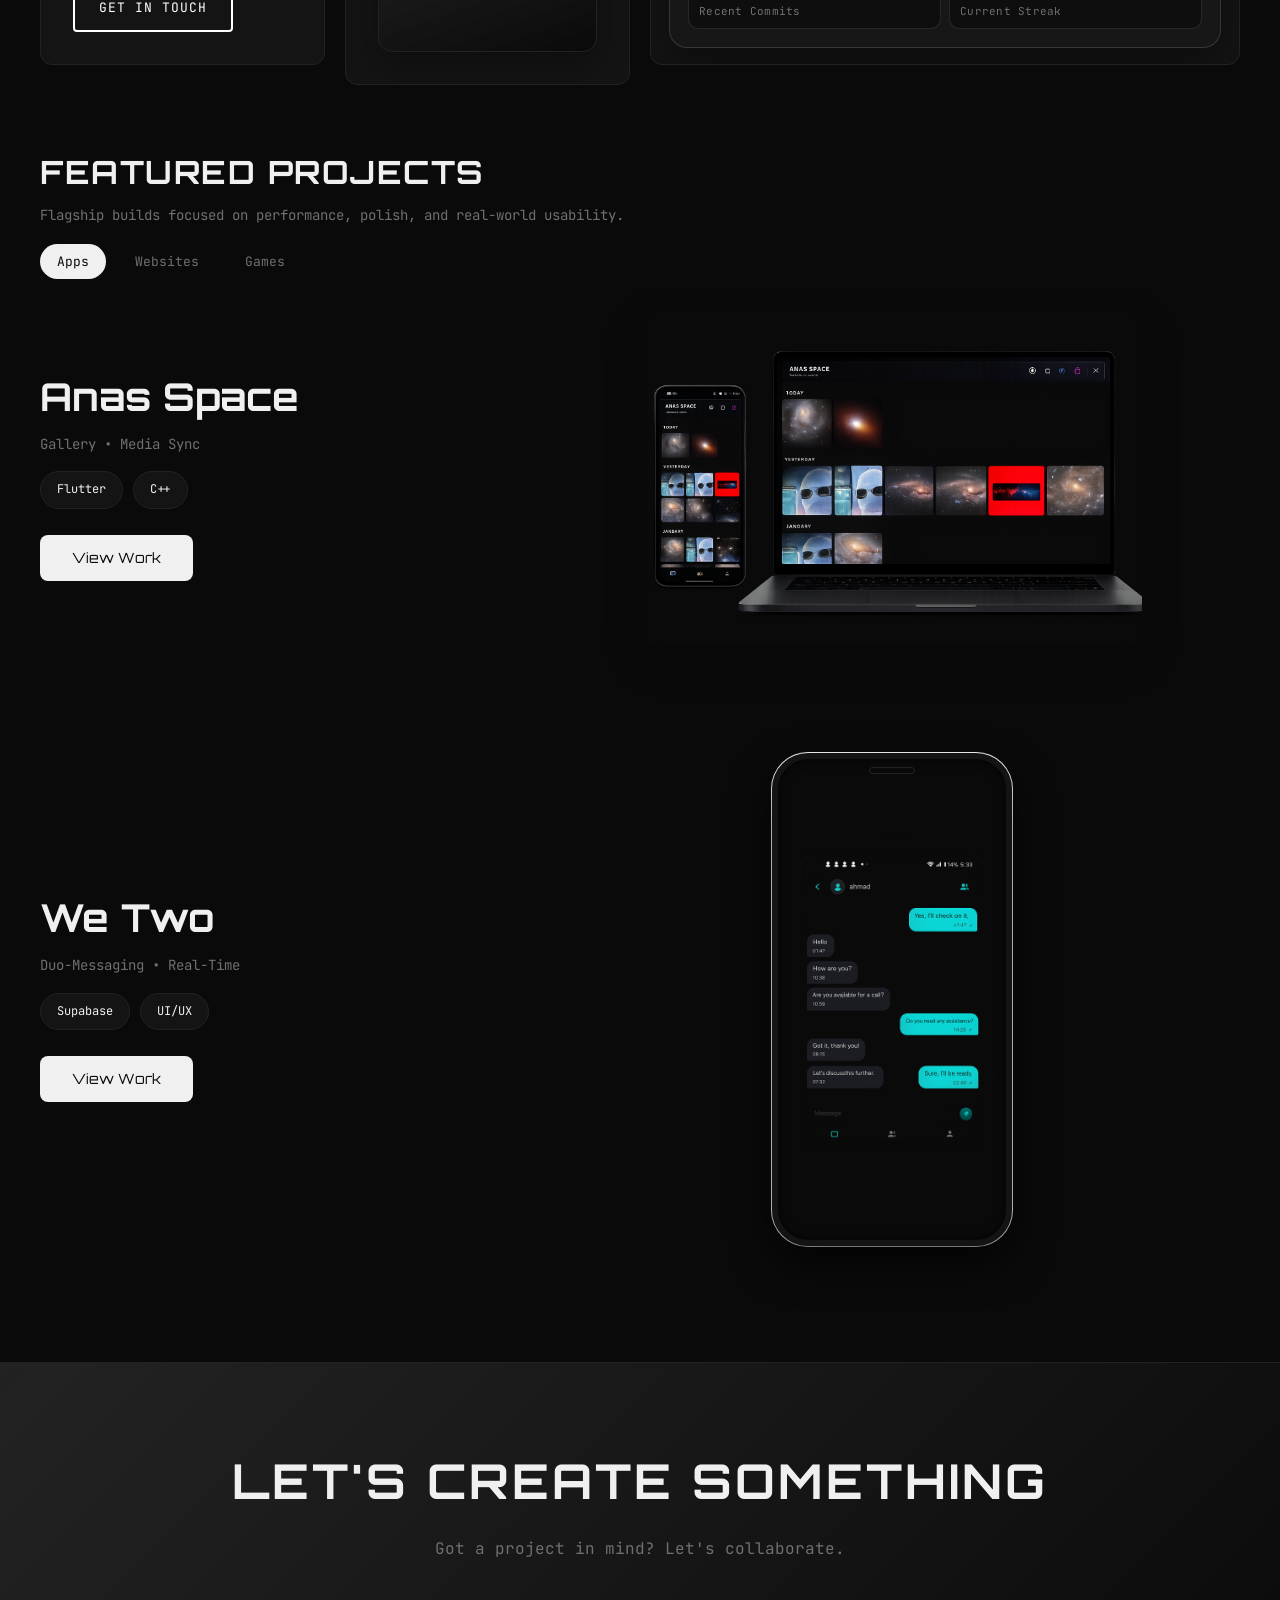
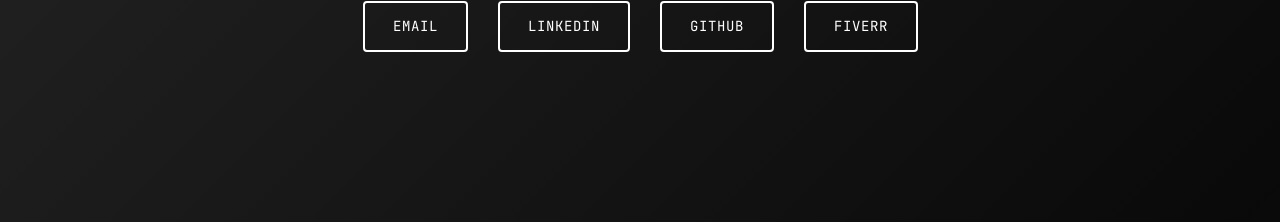
==== commit fc7e339d: "fixed some issues and added nav bar to prokject pages" ====
--- a/index.html
+++ b/index.html
@@ -196,8 +196,8 @@
                 <div class="web-content">
                     <div class="web-left">
                         <div class="web-mockup-container" style="display: flex; justify-content: center;">
-                            <div class="browser-mockup-frame" style="width: 100%; max-width: 800px; display: flex; align-items: center; justify-content: center; overflow: hidden; border-radius: 12px; box-shadow: 0 15px 40px rgba(0,0,0,0.15);">
-                                <img src="assets/Dev Pulse/Dev_Pulse_home2.png" alt="Dev Pulse" style="width: 100%; height: auto; display: block;">
+                            <div class="browser-mockup-frame" style="width: 100%; max-width: 800px; display: flex; align-items: center; justify-content: center; background-color: transparent;">
+                                <img src="assets/Dev Pulse/Dev_Pulse_home2.png" alt="Dev Pulse" style="width: 100%; height: auto; display: block; background-color: transparent;">
                             </div>
                         </div>
                     </div>
--- a/styles.css
+++ b/styles.css
@@ -2496,43 +2496,6 @@
     text-transform: uppercase;
     letter-spacing: 0.5px;
 }
-    }
-
-    .nav-dock {
-        left: 10px;
-        right: 10px;
-        width: auto;
-        transform: none;
-        bottom: 10px;
-        padding: 10px;
-        gap: 6px;
-        display: grid;
-        grid-template-columns: repeat(4, minmax(0, 1fr));
-        justify-content: initial;
-        overflow: visible;
-    }
-
-    .nav-dock-item {
-        white-space: normal;
-        min-width: 0;
-        padding: 8px 6px;
-        font-size: 10px;
-        letter-spacing: 0.45px;
-        text-align: center;
-    }
-
-    .nav-dock-cv {
-        grid-column: 1 / -1;
-    }
-
-    .contact-section {
-        padding: 64px 20px 152px;
-    }
-
-    .contact-section p {
-        margin-bottom: 26px;
-    }
-}
 
 @media (max-width: 480px) {
     .bento-grid {
@@ -2657,25 +2620,27 @@
 }
 
 .case-study-nav-container {
-    width: 200px;
-    flex-shrink: 0;
     display: none;
 }
 
 @media (min-width: 1024px) {
     .case-study-nav-container {
         display: block;
+        position: fixed;
+        left: 40px;
+        top: 50%;
+        transform: translateY(-50%);
+        width: 150px;
+        z-index: 100;
     }
 }
 
 .case-study-nav {
-    position: sticky;
-    top: 120px;
     display: flex;
     flex-direction: column;
     gap: 16px;
-    text-align: right;
-    padding-right: 16px;
+    text-align: left;
+    padding-left: 16px;
 }
 
 .case-study-nav-item {
@@ -2684,7 +2649,7 @@
     text-decoration: none;
     transition: all 0.3s ease;
     position: relative;
-    padding-right: 12px;
+    padding-left: 12px;
 }
 
 .case-study-nav-item:hover {
@@ -2699,7 +2664,7 @@
 .case-study-nav-item.active::after {
     content: '';
     position: absolute;
-    right: -2px;
+    left: -2px;
     top: 50%;
     transform: translateY(-50%);
     width: 3px;
